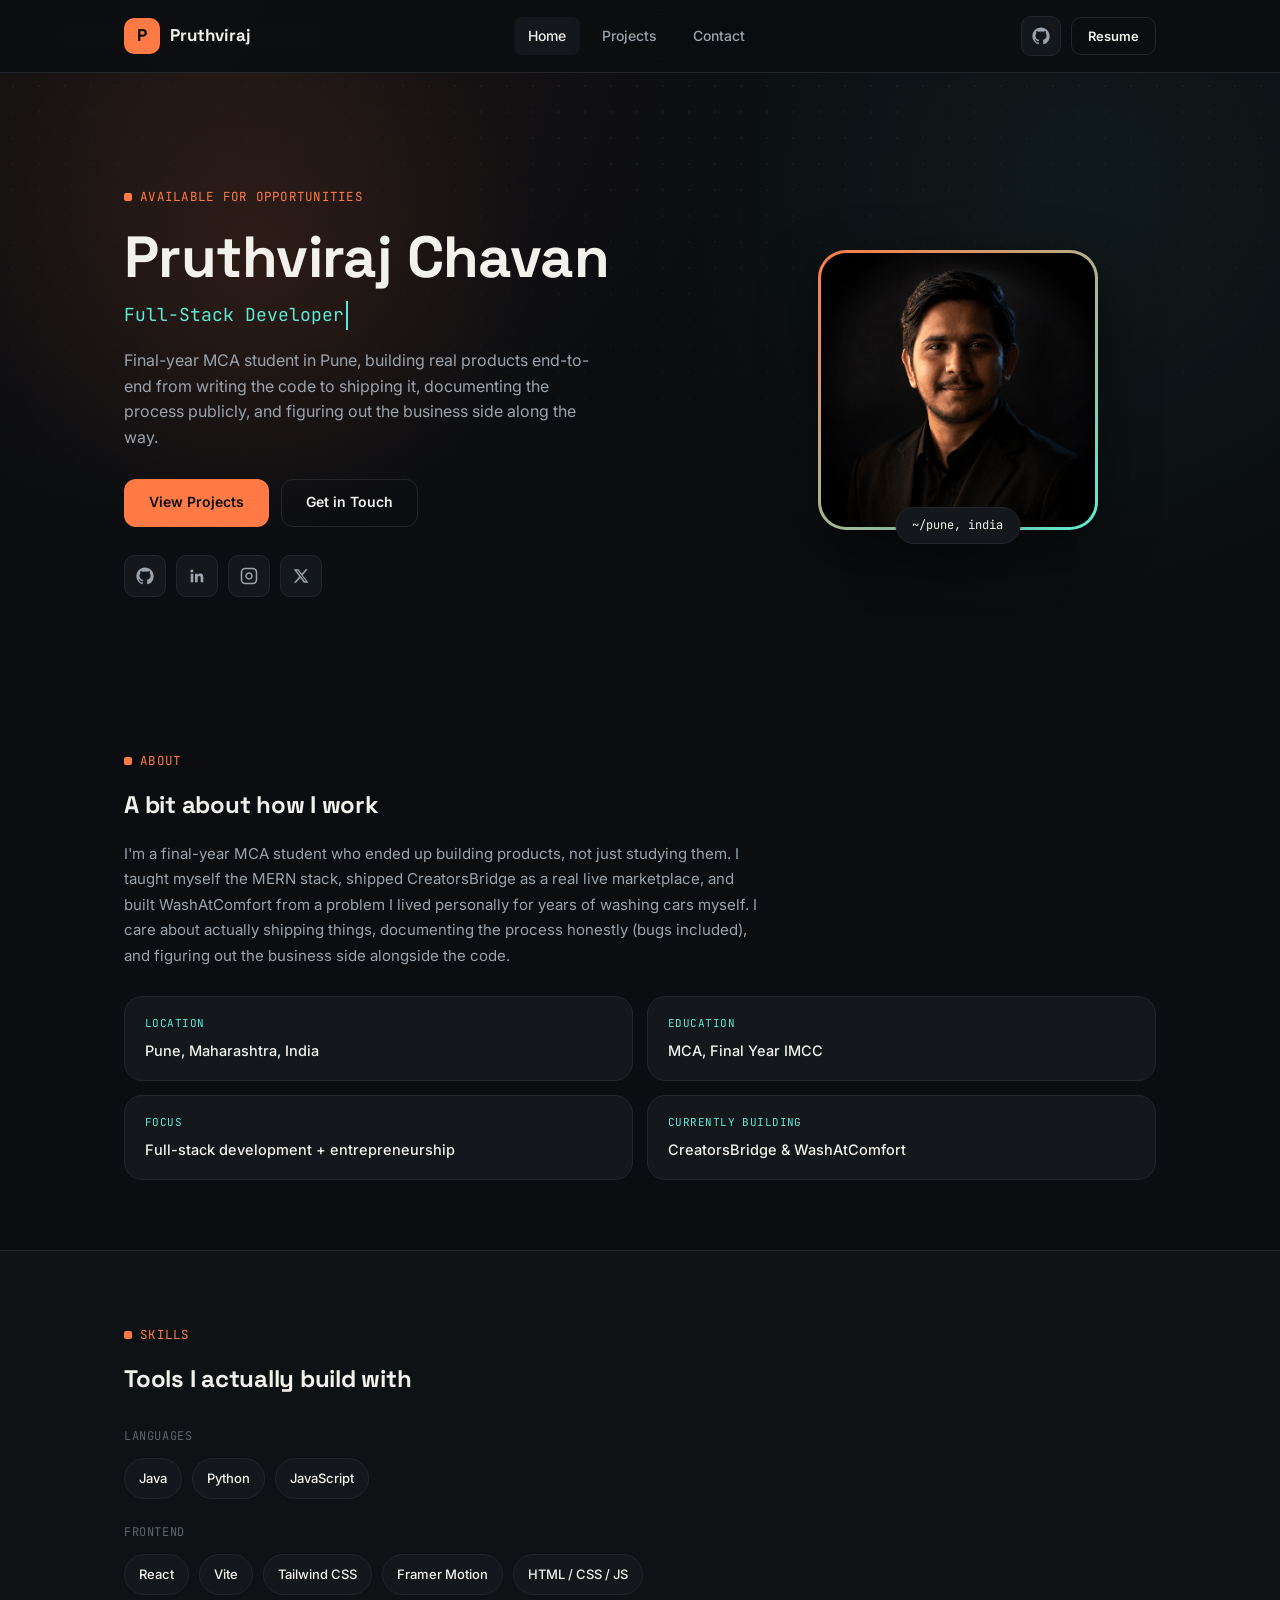
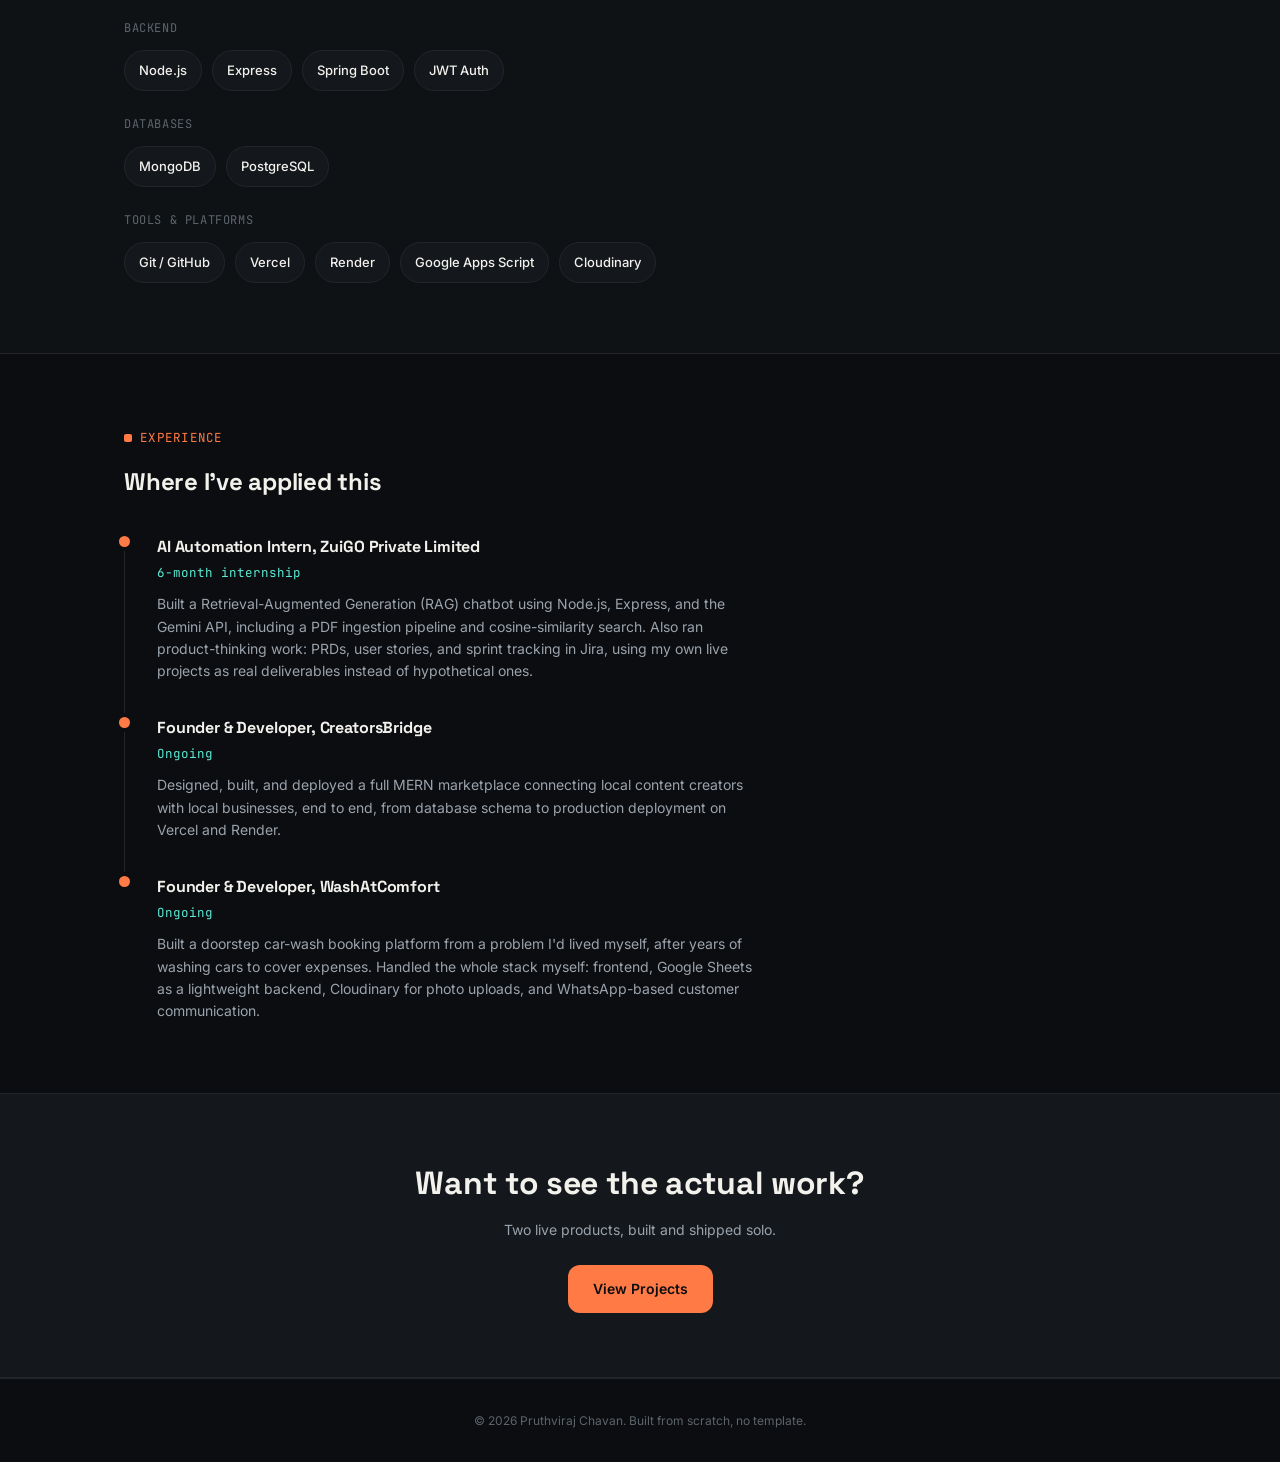
==== index.html @ e4ed2647 "Create portfolio website" ====
<!DOCTYPE html>
<html lang="en">
  <head>
    <meta charset="UTF-8" />
    <meta name="viewport" content="width=device-width, initial-scale=1" />
    <title>Pruthviraj Chavan | Student Founder & Full-Stack Developer</title>
    <meta
      name="description"
      content="Pruthviraj Chavan — final-year MCA student in Pune, building CreatorsBridge and WashAtComfort. Full-stack developer and student founder."
    />
    <link rel="preconnect" href="https://fonts.googleapis.com" />
    <link rel="preconnect" href="https://fonts.gstatic.com" crossorigin />
    <link
      href="https://fonts.googleapis.com/css2?family=Space+Grotesk:wght@500;600;700&family=JetBrains+Mono:wght@400;500&family=Inter:wght@400;500;600;700&display=swap"
      rel="stylesheet"
    />
    <link rel="stylesheet" href="style.css" />
    <style>
      .hero {
        --mx: 20%;
        --my: 30%;
      }
      .hero::before {
        content: "";
        position: absolute;
        inset: 0;
        pointer-events: none;
        z-index: 0;
        background: radial-gradient(
          400px circle at var(--mx) var(--my),
          rgba(255, 122, 69, 0.1),
          transparent 70%
        );
        transition: background 0.1s ease;
      }
      .hero .wrap {
        position: relative;
        z-index: 1;
      }
      .dot-grid {
        position: absolute;
        inset: 0;
        z-index: 0;
        opacity: 0.5;
        background-image: radial-gradient(
          circle,
          var(--border) 1px,
          transparent 1px
        );
        background-size: 26px 26px;
        mask-image: linear-gradient(to bottom, black, transparent 85%);
      }
    </style>
  </head>
  <body>
    <header>
      <div class="wrap nav-row">
        <a href="index.html" class="brand">
          <span class="brand-mark">P</span>
          <span>Pruthviraj</span>
        </a>
        <nav class="links">
          <a href="index.html" data-page="index.html">Home</a>
          <a href="projects.html" data-page="projects.html">Projects</a>
          <a href="contact.html" data-page="contact.html">Contact</a>
        </nav>
        <div class="nav-actions">
          <a
            class="icon-btn hide-mobile"
            href="https://github.com/pruthviraj21-master"
            target="_blank"
            rel="noopener noreferrer"
            aria-label="GitHub"
          >
            <svg viewBox="0 0 24 24" width="18" height="18" fill="currentColor">
              <path
                d="M12 .5C5.73.5.5 5.73.5 12c0 5.08 3.29 9.39 7.86 10.91.57.1.78-.25.78-.55v-1.94c-3.2.7-3.88-1.54-3.88-1.54-.52-1.34-1.28-1.7-1.28-1.7-1.04-.72.08-.7.08-.7 1.16.08 1.77 1.19 1.77 1.19 1.03 1.77 2.7 1.26 3.36.96.1-.75.4-1.26.73-1.55-2.55-.29-5.23-1.28-5.23-5.7 0-1.26.45-2.29 1.19-3.09-.12-.29-.52-1.47.11-3.06 0 0 .97-.31 3.18 1.18a11 11 0 0 1 5.79 0c2.2-1.49 3.17-1.18 3.17-1.18.63 1.59.23 2.77.11 3.06.74.8 1.19 1.83 1.19 3.09 0 4.43-2.69 5.4-5.25 5.69.41.36.78 1.07.78 2.16v3.2c0 .3.21.66.79.55A10.52 10.52 0 0 0 23.5 12C23.5 5.73 18.27.5 12 .5Z"
              />
            </svg>
          </a>
          <a
            class="btn btn-outline btn-sm hide-mobile"
            href="ZuigoResume.docx"
            target="_blank"
            >Resume</a
          >
          <button
            id="menuToggle"
            class="icon-btn hide-desktop"
            aria-label="Menu"
          >
            <svg
              viewBox="0 0 24 24"
              width="18"
              height="18"
              fill="none"
              stroke="currentColor"
              stroke-width="2"
              stroke-linecap="round"
            >
              <line x1="4" x2="20" y1="7" y2="7" />
              <line x1="4" x2="20" y1="12" y2="12" />
              <line x1="4" x2="20" y1="17" y2="17" />
            </svg>
          </button>
        </div>
      </div>
      <div
        id="mobilePanel"
        class="mobile-panel hide-desktop"
        style="display: none"
      >
        <a href="index.html" data-page="index.html">Home</a>
        <a href="projects.html" data-page="projects.html">Projects</a>
        <a href="contact.html" data-page="contact.html">Contact</a>
        <a href="ZuigoResume.docx" target="_blank">Resume</a>
      </div>
    </header>

    <!-- ================= HERO ================= -->
    <section class="hero">
      <div class="dot-grid"></div>
      <div class="wrap hero-grid">
        <div>
          <span class="kicker">AVAILABLE FOR OPPORTUNITIES</span>
          <h1>Pruthviraj Chavan</h1>
          <div
            class="role-line mono"
            id="roleLine"
            data-roles='["Full-Stack Developer","Student Founder","MERN Stack Builder","Problem Solver"]'
          >
            <span class="role-text"></span><span class="cursor">&nbsp;</span>
          </div>
          <p class="sub">
            Final-year MCA student in Pune, building real products end-to-end
            <!-- TODO: adjust this line to sound like you -->
            from writing the code to shipping it, documenting the process
            publicly, and figuring out the business side along the way.
          </p>
          <div class="hero-ctas">
            <a href="projects.html" class="btn btn-primary">View Projects</a>
            <a href="contact.html" class="btn btn-outline">Get in Touch</a>
          </div>
          <div class="social-row">
            <a
              class="social-btn"
              href="https://github.com/pruthviraj21-master"
              target="_blank"
              rel="noopener noreferrer"
              aria-label="GitHub"
            >
              <svg
                viewBox="0 0 24 24"
                width="18"
                height="18"
                fill="currentColor"
              >
                <path
                  d="M12 .5C5.73.5.5 5.73.5 12c0 5.08 3.29 9.39 7.86 10.91.57.1.78-.25.78-.55v-1.94c-3.2.7-3.88-1.54-3.88-1.54-.52-1.34-1.28-1.7-1.28-1.7-1.04-.72.08-.7.08-.7 1.16.08 1.77 1.19 1.77 1.19 1.03 1.77 2.7 1.26 3.36.96.1-.75.4-1.26.73-1.55-2.55-.29-5.23-1.28-5.23-5.7 0-1.26.45-2.29 1.19-3.09-.12-.29-.52-1.47.11-3.06 0 0 .97-.31 3.18 1.18a11 11 0 0 1 5.79 0c2.2-1.49 3.17-1.18 3.17-1.18.63 1.59.23 2.77.11 3.06.74.8 1.19 1.83 1.19 3.09 0 4.43-2.69 5.4-5.25 5.69.41.36.78 1.07.78 2.16v3.2c0 .3.21.66.79.55A10.52 10.52 0 0 0 23.5 12C23.5 5.73 18.27.5 12 .5Z"
                />
              </svg>
            </a>
            <a
              class="social-btn"
              href="https://linkedin.com/in/..."
              target="_blank"
              rel="noopener noreferrer"
              aria-label="LinkedIn"
            >
              <svg
                viewBox="0 0 24 24"
                width="18"
                height="18"
                fill="currentColor"
              >
                <path
                  d="M20.45 20.45h-3.56v-5.57c0-1.33-.02-3.03-1.85-3.03-1.85 0-2.14 1.45-2.14 2.94v5.66H9.34V9h3.42v1.56h.05c.48-.9 1.64-1.85 3.37-1.85 3.6 0 4.27 2.37 4.27 5.46v6.28ZM5.34 7.43a2.07 2.07 0 1 1 0-4.13 2.07 2.07 0 0 1 0 4.13ZM7.12 20.45H3.56V9h3.56v11.45Z"
                />
              </svg>
            </a>
            <!-- TODO: confirm/replace with your real Instagram + X links -->
            <a
              class="social-btn"
              href="https://www.instagram.com/solofounder_/"
              target="_blank"
              rel="noopener noreferrer"
              aria-label="Instagram"
            >
              <svg
                viewBox="0 0 24 24"
                width="18"
                height="18"
                fill="none"
                stroke="currentColor"
                stroke-width="2"
              >
                <rect width="20" height="20" x="2" y="2" rx="5" />
                <path d="M16 11.37A4 4 0 1 1 12.63 8 4 4 0 0 1 16 11.37z" />
                <line x1="17.5" x2="17.51" y1="6.5" y2="6.5" />
              </svg>
            </a>
            <a
              class="social-btn"
              href="https://x.com/Pruthviraj74"
              target="_blank"
              rel="noopener noreferrer"
              aria-label="X"
            >
              <svg
                viewBox="0 0 24 24"
                width="16"
                height="16"
                fill="currentColor"
              >
                <path
                  d="M18.9 2H22l-7.6 8.7L23.3 22h-7l-5.5-7.2L4.5 22H1.4l8.1-9.3L1 2h7.2l5 6.6L18.9 2Zm-1.2 18h1.7L7.4 4h-1.8l12.1 16Z"
                />
              </svg>
            </a>
          </div>
        </div>
        <div class="avatar-wrap">
          <div class="avatar-ring">
            <!-- reused from your WashAtComfort site -->
            <img src="InstagramProfileImage.png" alt="Pruthviraj Chavan" />
          </div>
          <div class="avatar-tag mono">~/pune, india</div>
        </div>
      </div>
    </section>

    <!-- ================= ABOUT ================= -->
    <section id="about">
      <div class="wrap reveal">
        <span class="kicker">ABOUT</span>
        <h2 style="margin-top: 14px">A bit about how I work</h2>
        <p
          style="
            margin-top: 16px;
            font-size: 15px;
            color: var(--ink-soft);
            max-width: 640px;
            line-height: 1.7;
          "
        >
          <!-- TODO: replace with your own words — this is a starting draft based on what you've told me -->
          I'm a final-year MCA student who ended up building products, not just
          studying them. I taught myself the MERN stack, shipped CreatorsBridge
          as a real live marketplace, and built WashAtComfort from a problem I
          lived personally for years of washing cars myself. I care about
          actually shipping things, documenting the process honestly (bugs
          included), and figuring out the business side alongside the code.
        </p>
        <div class="quick-facts">
          <div class="card quick-fact">
            <div class="label">LOCATION</div>
            <div class="value">Pune, Maharashtra, India</div>
          </div>
          <div class="card quick-fact">
            <div class="label">EDUCATION</div>
            <div class="value">MCA, Final Year IMCC</div>
          </div>
          <div class="card quick-fact">
            <div class="label">FOCUS</div>
            <div class="value">Full-stack development + entrepreneurship</div>
          </div>
          <div class="card quick-fact">
            <div class="label">CURRENTLY BUILDING</div>
            <div class="value">CreatorsBridge &amp; WashAtComfort</div>
          </div>
        </div>
      </div>
    </section>

    <!-- ================= SKILLS ================= -->
    <section
      id="skills"
      style="
        background: var(--bg-sunk);
        border-top: 1px solid var(--border);
        border-bottom: 1px solid var(--border);
      "
    >
      <div class="wrap reveal">
        <span class="kicker">SKILLS</span>
        <h2 style="margin-top: 14px">Tools I actually build with</h2>

        <div class="skills-group">
          <div class="label">LANGUAGES</div>
          <div class="chip-row">
            <span class="chip">Java</span><span class="chip">Python</span
            ><span class="chip">JavaScript</span>
          </div>
        </div>
        <div class="skills-group">
          <div class="label">FRONTEND</div>
          <div class="chip-row">
            <span class="chip">React</span><span class="chip">Vite</span
            ><span class="chip">Tailwind CSS</span
            ><span class="chip">Framer Motion</span
            ><span class="chip">HTML / CSS / JS</span>
          </div>
        </div>
        <div class="skills-group">
          <div class="label">BACKEND</div>
          <div class="chip-row">
            <span class="chip">Node.js</span><span class="chip">Express</span
            ><span class="chip">Spring Boot</span
            ><span class="chip">JWT Auth</span>
          </div>
        </div>
        <div class="skills-group">
          <div class="label">DATABASES</div>
          <div class="chip-row">
            <span class="chip">MongoDB</span
            ><span class="chip">PostgreSQL</span>
          </div>
        </div>
        <div class="skills-group">
          <div class="label">TOOLS &amp; PLATFORMS</div>
          <div class="chip-row">
            <span class="chip">Git / GitHub</span
            ><span class="chip">Vercel</span><span class="chip">Render</span
            ><span class="chip">Google Apps Script</span
            ><span class="chip">Cloudinary</span>
          </div>
        </div>
      </div>
    </section>

    <!-- ================= EXPERIENCE ================= -->
    <section id="experience">
      <div class="wrap reveal">
        <span class="kicker">EXPERIENCE</span>
        <h2 style="margin-top: 14px">Where I've applied this</h2>
        <div class="timeline">
          <div class="timeline-item">
            <h4>AI Automation Intern, ZuiGO Private Limited</h4>
            <div class="meta">6-month internship</div>
            <p>
              Built a Retrieval-Augmented Generation (RAG) chatbot using
              Node.js, Express, and the Gemini API, including a PDF ingestion
              pipeline and cosine-similarity search. Also ran product-thinking
              work: PRDs, user stories, and sprint tracking in Jira, using my
              own live projects as real deliverables instead of hypothetical
              ones.
            </p>
          </div>
          <div class="timeline-item">
            <h4>Founder &amp; Developer, CreatorsBridge</h4>
            <div class="meta">Ongoing</div>
            <p>
              Designed, built, and deployed a full MERN marketplace connecting
              local content creators with local businesses, end to end, from
              database schema to production deployment on Vercel and Render.
            </p>
          </div>
          <div class="timeline-item">
            <h4>Founder &amp; Developer, WashAtComfort</h4>
            <div class="meta">Ongoing</div>
            <p>
              Built a doorstep car-wash booking platform from a problem I'd
              lived myself, after years of washing cars to cover expenses.
              Handled the whole stack myself: frontend, Google Sheets as a
              lightweight backend, Cloudinary for photo uploads, and
              WhatsApp-based customer communication.
            </p>
          </div>
        </div>
      </div>
    </section>

    <div class="cta-band reveal">
      <div class="wrap">
        <h2>Want to see the actual work?</h2>
        <p>Two live products, built and shipped solo.</p>
        <a href="projects.html" class="btn btn-primary">View Projects</a>
      </div>
    </div>

    <footer>
      © <span data-year></span> Pruthviraj Chavan. Built from scratch, no
      template.
    </footer>

    <script src="script.js"></script>
  </body>
</html>
---- style.css ----
:root{
  --bg:#0B0D10; --bg-alt:#14171B; --bg-sunk:#0F1215;
  --ink:#F2F1EC; --ink-soft:#9BA3AC; --ink-faint:#5C646C;
  --border:#22262B;
  --accent:#FF7A45; --accent-ink:#0B0D10;
  --accent2:#5EEAD4;
  --success:#34D399; --success-bg:#0F2620;
  --shadow: 0 20px 60px rgba(0,0,0,0.45);
  --radius: 18px;
}
*,*::before,*::after{box-sizing:border-box}
html{scroll-behavior:smooth}
body{
  margin:0; background:var(--bg); color:var(--ink);
  font-family:Inter,system-ui,sans-serif; line-height:1.6;
  -webkit-font-smoothing:antialiased;
  background-image:
    radial-gradient(circle at 15% 0%, rgba(255,122,69,0.08), transparent 40%),
    radial-gradient(circle at 85% 20%, rgba(94,234,212,0.06), transparent 35%);
  background-attachment:fixed;
}
h1,h2,h3,h4{font-family:"Space Grotesk",Inter,sans-serif; margin:0; letter-spacing:-0.01em; color:var(--ink)}
p{margin:0}
a{color:inherit; text-decoration:none}
button{font-family:inherit; cursor:pointer}
img{max-width:100%; display:block}
.mono{font-family:"JetBrains Mono",monospace}
.wrap{max-width:1080px; margin:0 auto; padding:0 24px}
.kicker{
  display:inline-flex; align-items:center; gap:8px; font-family:"JetBrains Mono",monospace;
  font-size:12.5px; color:var(--accent); letter-spacing:.02em;
}
.kicker::before{content:"";width:8px;height:8px;border-radius:2px;background:var(--accent);display:inline-block}

/* buttons */
.btn{
  display:inline-flex; align-items:center; justify-content:center; gap:8px;
  height:48px; padding:0 24px; border-radius:12px; border:1px solid transparent;
  font-weight:600; font-size:14px; transition:transform .15s ease, background .15s ease, border-color .15s ease;
}
.btn:active{transform:scale(.97)}
.btn-primary{background:var(--accent); color:var(--accent-ink)}
.btn-primary:hover{filter:brightness(1.08)}
.btn-outline{background:transparent; color:var(--ink); border-color:var(--border)}
.btn-outline:hover{border-color:var(--accent); color:var(--accent)}
.btn-sm{height:38px; padding:0 16px; font-size:13px; border-radius:10px}
.icon{width:18px;height:18px;flex-shrink:0}

/* nav */
header{position:sticky; top:0; z-index:50; background:rgba(11,13,16,.85); backdrop-filter:blur(14px); -webkit-backdrop-filter:blur(14px); border-bottom:1px solid var(--border)}
.nav-row{height:72px; display:flex; align-items:center; justify-content:space-between}
.brand{display:flex; align-items:center; gap:10px; font-weight:700; font-size:17px; font-family:"Space Grotesk",sans-serif}
.brand-mark{width:36px;height:36px;border-radius:10px;background:var(--accent);color:var(--accent-ink);display:grid;place-items:center;font-weight:700;font-family:"Space Grotesk",sans-serif}
nav.links{display:none; align-items:center; gap:8px; font-size:14px; font-weight:500}
nav.links a{padding:8px 14px; border-radius:8px; color:var(--ink-soft)}
nav.links a:hover{color:var(--ink)}
nav.links a.active{color:var(--ink); background:var(--bg-alt)}
.nav-actions{display:flex; align-items:center; gap:10px}
.icon-btn{width:40px;height:40px;border-radius:10px;border:1px solid var(--border);background:var(--bg-alt);display:grid;place-items:center;color:var(--ink-soft)}
.icon-btn:hover{color:var(--accent); border-color:var(--accent)}
@media(min-width:840px){ nav.links{display:flex} .hide-desktop{display:none} }
@media(max-width:839px){ .hide-mobile{display:none} }
.mobile-panel{border-top:1px solid var(--border); padding:16px 24px 22px; display:flex; flex-direction:column; gap:4px}
.mobile-panel a{padding:10px 0; font-weight:500; color:var(--ink-soft)}
.mobile-panel a.active{color:var(--accent)}

/* reveal animation */
.reveal{opacity:0; transform:translateY(24px); transition:opacity .6s ease, transform .6s ease}
.reveal.in{opacity:1; transform:translateY(0)}

/* hero */
.hero{padding:80px 0 60px; position:relative; overflow:hidden}
.hero-grid{display:grid; gap:40px; align-items:center}
@media(min-width:900px){ .hero-grid{grid-template-columns:1.2fr .8fr} .hero{padding:110px 0 80px} }
.hero h1{font-size:40px; line-height:1.05; margin-top:18px}
@media(min-width:900px){ .hero h1{font-size:58px} }
.role-line{margin-top:14px; font-size:18px; color:var(--accent2); font-family:"JetBrains Mono",monospace; min-height:28px}
.role-line .cursor{display:inline-block; width:2px; background:var(--accent2); margin-left:2px; animation:blink 1s step-end infinite}
@keyframes blink{50%{opacity:0}}
.hero p.sub{margin-top:18px; font-size:16px; color:var(--ink-soft); max-width:480px}
.hero-ctas{display:flex; flex-wrap:wrap; gap:12px; margin-top:28px}
.social-row{display:flex; gap:10px; margin-top:28px}
.social-btn{width:42px;height:42px;border-radius:10px;background:var(--bg-alt);border:1px solid var(--border);display:grid;place-items:center;color:var(--ink-soft)}
.social-btn:hover{color:var(--accent); border-color:var(--accent)}

.avatar-wrap{position:relative; width:100%; max-width:280px; margin:0 auto}
.avatar-ring{aspect-ratio:1; border-radius:28px; padding:3px; background:linear-gradient(140deg,var(--accent),var(--accent2)); box-shadow:var(--shadow)}
.avatar-ring img{width:100%; height:100%; object-fit:cover; border-radius:25px; background:var(--bg-alt)}
.avatar-tag{position:absolute; bottom:-14px; left:50%; transform:translateX(-50%); background:var(--bg-alt); border:1px solid var(--border); border-radius:999px; padding:8px 16px; font-size:12px; font-family:"JetBrains Mono",monospace; white-space:nowrap; box-shadow:var(--shadow)}

/* sections */
section{padding:70px 0}
.section-head{margin-bottom:36px}
.section-head h2{font-size:28px}
@media(min-width:900px){ .section-head h2{font-size:34px} }

.card{background:var(--bg-alt); border:1px solid var(--border); border-radius:var(--radius); transition:border-color .2s ease, transform .2s ease}
.quick-facts{display:grid; gap:14px; margin-top:28px}
@media(min-width:640px){ .quick-facts{grid-template-columns:repeat(2,1fr)} }
.quick-fact{padding:18px 20px}
.quick-fact .label{font-size:11px; font-family:"JetBrains Mono",monospace; color:var(--accent2); letter-spacing:.04em}
.quick-fact .value{margin-top:6px; font-size:14.5px; font-weight:500}

.skills-group{margin-top:28px}
.skills-group + .skills-group{margin-top:24px}
.skills-group .label{font-size:12px; font-family:"JetBrains Mono",monospace; color:var(--ink-faint); letter-spacing:.05em}
.chip-row{display:flex; flex-wrap:wrap; gap:10px; margin-top:12px}
.chip{
  padding:9px 14px; border-radius:999px; border:1px solid var(--border); background:var(--bg-alt);
  font-size:13px; font-weight:500; transition:transform .15s ease, border-color .15s ease;
}
.chip:hover{border-color:var(--accent); transform:translateY(-2px)}

.timeline{margin-top:32px; display:flex; flex-direction:column; gap:0}
.timeline-item{position:relative; padding-left:32px; padding-bottom:32px; border-left:1px solid var(--border)}
.timeline-item:last-child{border-color:transparent; padding-bottom:0}
.timeline-item::before{content:""; position:absolute; left:-6px; top:2px; width:11px; height:11px; border-radius:50%; background:var(--accent); box-shadow:0 0 0 4px var(--bg)}
.timeline-item h4{font-size:16px}
.timeline-item .meta{font-size:12.5px; color:var(--accent2); font-family:"JetBrains Mono",monospace; margin-top:4px}
.timeline-item p{margin-top:10px; font-size:14px; color:var(--ink-soft); max-width:600px}

/* project cards */
.project-grid{display:grid; gap:24px; margin-top:32px}
@media(min-width:840px){ .project-grid{grid-template-columns:repeat(2,1fr)} }
.project-card{padding:26px; display:flex; flex-direction:column; height:100%}
.project-card:hover{border-color:var(--accent); transform:translateY(-4px)}
.project-card .tag{font-size:11px; font-family:"JetBrains Mono",monospace; color:var(--accent)}
.project-card h3{font-size:21px; margin-top:10px}
.project-card p.desc{margin-top:12px; font-size:14px; color:var(--ink-soft); line-height:1.65; flex:1}
.tech-row{display:flex; flex-wrap:wrap; gap:8px; margin-top:16px}
.tech-badge{font-size:11.5px; padding:5px 10px; border-radius:6px; background:var(--bg-sunk); border:1px solid var(--border); color:var(--ink-soft); font-family:"JetBrains Mono",monospace}
.project-actions{display:flex; gap:10px; margin-top:20px}

/* contact page */
.contact-hero{text-align:center; padding-top:100px}
.contact-hero h1{font-size:38px}
@media(min-width:900px){ .contact-hero h1{font-size:52px} }
.contact-grid{display:grid; gap:16px; margin-top:44px}
@media(min-width:640px){ .contact-grid{grid-template-columns:repeat(2,1fr)} }
.contact-card{padding:22px; display:flex; align-items:center; gap:16px}
.contact-card:hover{border-color:var(--accent2); transform:translateY(-3px)}
.contact-card .ic{width:46px;height:46px;border-radius:12px;background:var(--bg-sunk);display:grid;place-items:center;color:var(--accent2);flex-shrink:0}
.contact-card .label{font-size:11px; color:var(--ink-faint); font-family:"JetBrains Mono",monospace}
.contact-card .value{margin-top:2px; font-size:15px; font-weight:600}

footer{border-top:1px solid var(--border); padding:32px 0; text-align:center; font-size:12px; color:var(--ink-faint)}

.cta-band{background:var(--bg-alt); border-top:1px solid var(--border); border-bottom:1px solid var(--border); text-align:center; padding:64px 0}
.cta-band h2{font-size:26px}
@media(min-width:900px){ .cta-band h2{font-size:32px} }
.cta-band p{margin-top:10px; color:var(--ink-soft); font-size:14px}
.cta-band .btn{margin-top:24px}

@media (prefers-reduced-motion: reduce){ *{animation:none!important; transition:none!important} .reveal{opacity:1!important; transform:none!important} }
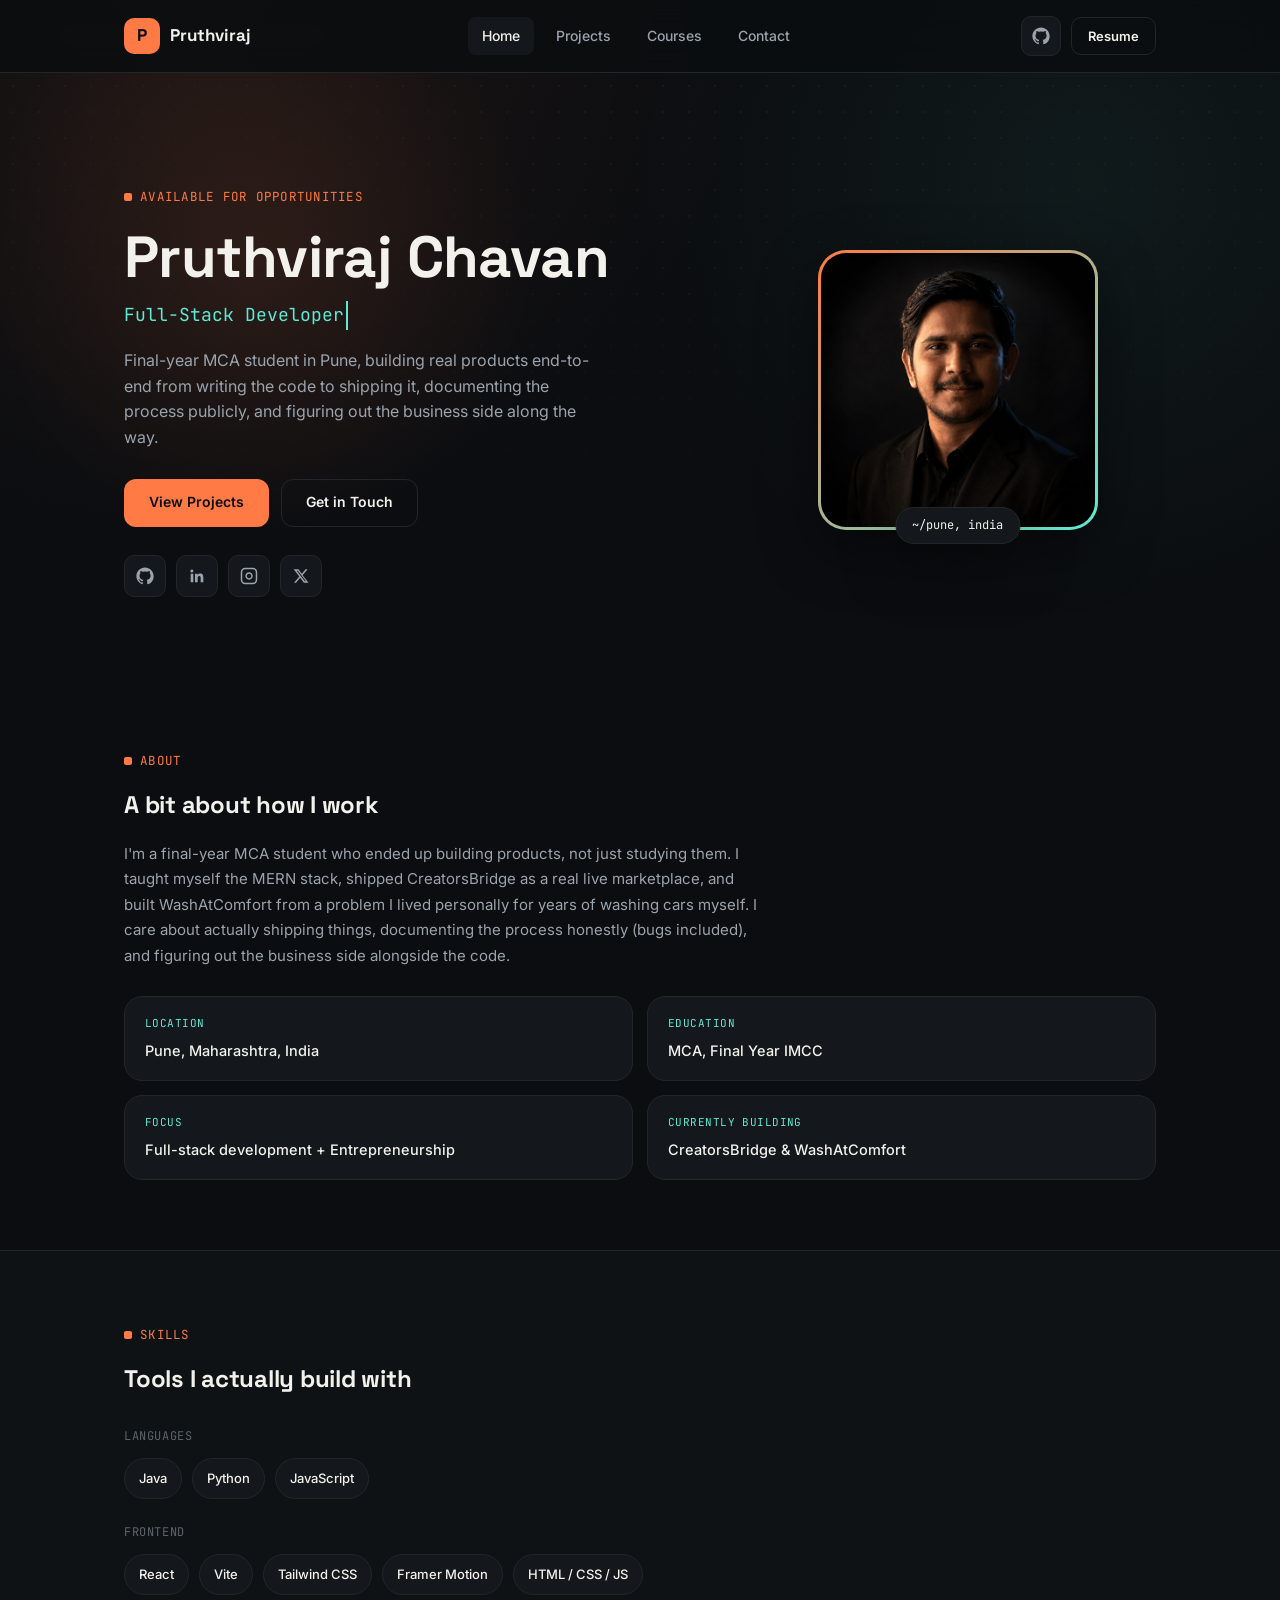
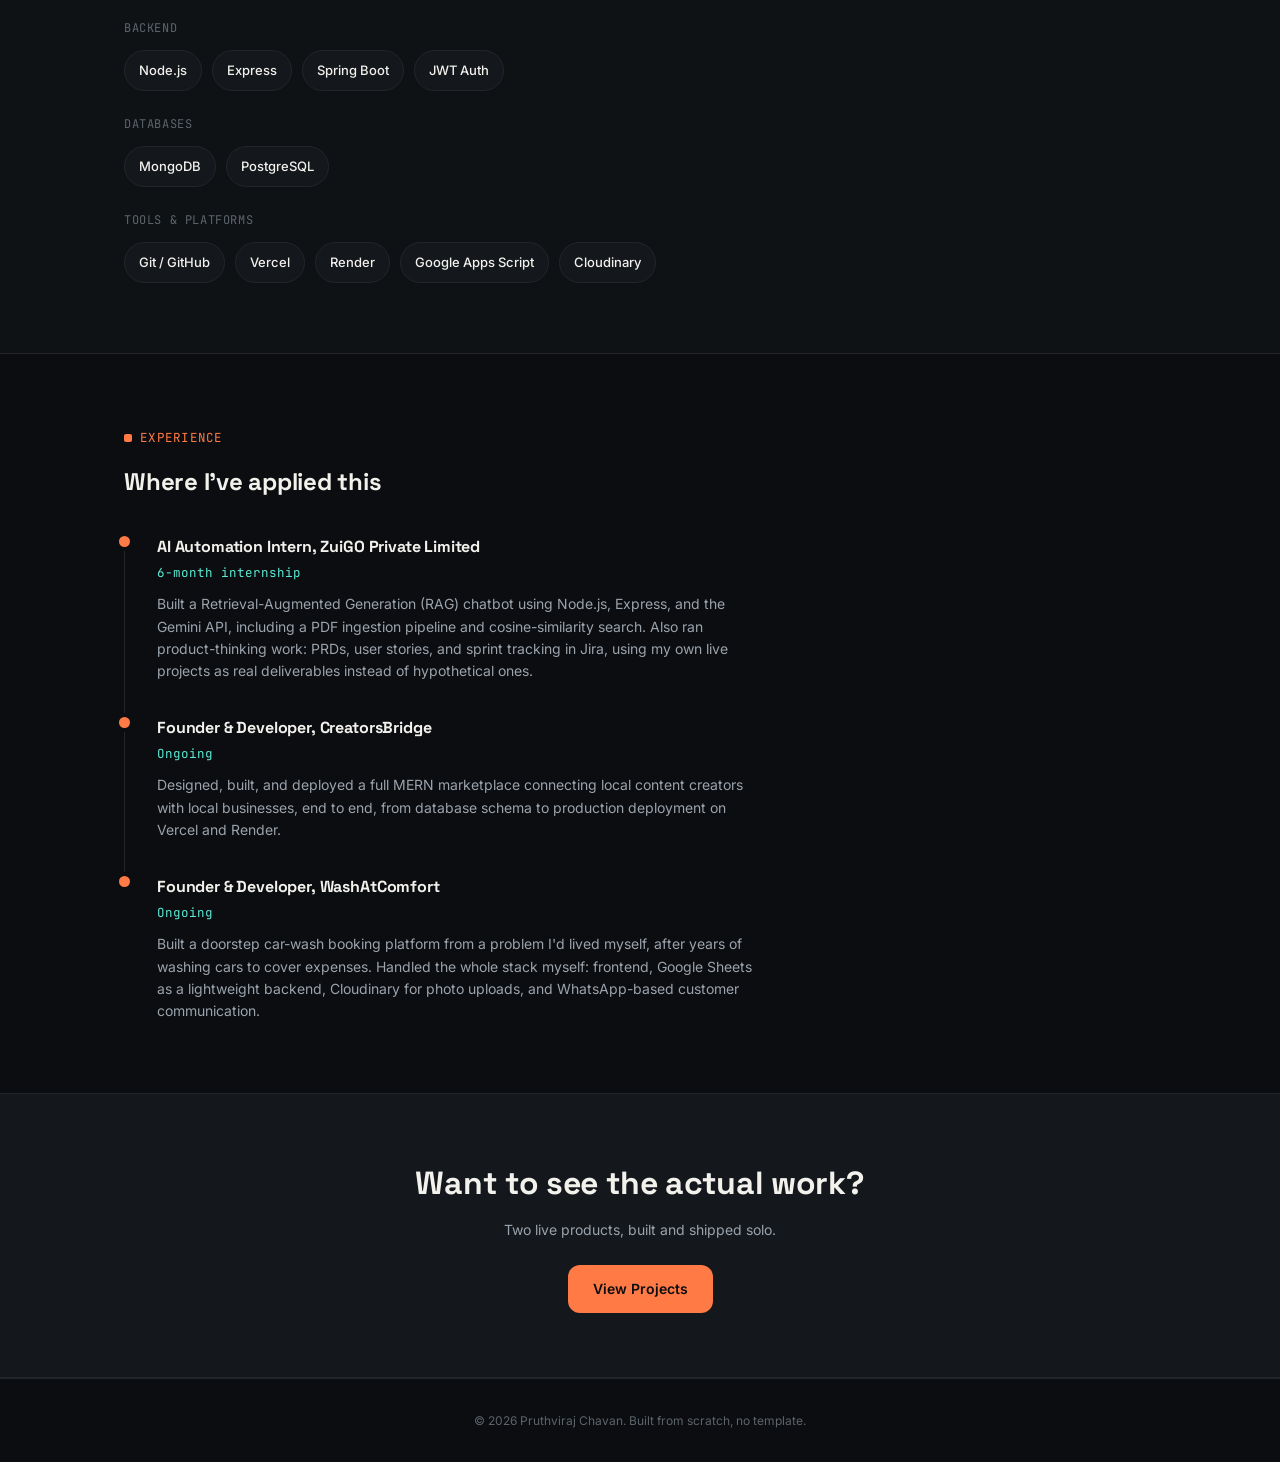
==== commit edd14199: "Update responsive portfolio and courses page" ====
--- a/index.html
+++ b/index.html
@@ -62,6 +62,7 @@
         <nav class="links">
           <a href="index.html" data-page="index.html">Home</a>
           <a href="projects.html" data-page="projects.html">Projects</a>
+          <a href="courses.html" data-page="courses.html">Courses</a>
           <a href="contact.html" data-page="contact.html">Contact</a>
         </nav>
         <div class="nav-actions">
@@ -88,6 +89,7 @@
             id="menuToggle"
             class="icon-btn hide-desktop"
             aria-label="Menu"
+            aria-expanded="false"
           >
             <svg
               viewBox="0 0 24 24"
@@ -112,6 +114,7 @@
       >
         <a href="index.html" data-page="index.html">Home</a>
         <a href="projects.html" data-page="projects.html">Projects</a>
+        <a href="courses.html" data-page="courses.html">Courses</a>
         <a href="contact.html" data-page="contact.html">Contact</a>
         <a href="ZuigoResume.docx" target="_blank">Resume</a>
       </div>
@@ -162,7 +165,7 @@
             </a>
             <a
               class="social-btn"
-              href="https://linkedin.com/in/..."
+              href="https://www.linkedin.com/in/pruthviraj-chavan-294342310/"
               target="_blank"
               rel="noopener noreferrer"
               aria-label="LinkedIn"
@@ -178,7 +181,6 @@
                 />
               </svg>
             </a>
-            <!-- TODO: confirm/replace with your real Instagram + X links -->
             <a
               class="social-btn"
               href="https://www.instagram.com/solofounder_/"
@@ -262,7 +264,7 @@
           </div>
           <div class="card quick-fact">
             <div class="label">FOCUS</div>
-            <div class="value">Full-stack development + entrepreneurship</div>
+            <div class="value">Full-stack development + Entrepreneurship</div>
           </div>
           <div class="card quick-fact">
             <div class="label">CURRENTLY BUILDING</div>
--- a/style.css
+++ b/style.css
@@ -129,19 +129,34 @@
 .project-card p.desc{margin-top:12px; font-size:14px; color:var(--ink-soft); line-height:1.65; flex:1}
 .tech-row{display:flex; flex-wrap:wrap; gap:8px; margin-top:16px}
 .tech-badge{font-size:11.5px; padding:5px 10px; border-radius:6px; background:var(--bg-sunk); border:1px solid var(--border); color:var(--ink-soft); font-family:"JetBrains Mono",monospace}
-.project-actions{display:flex; gap:10px; margin-top:20px}
+.project-actions{display:flex; flex-wrap:wrap; gap:10px; margin-top:20px}
 
 /* contact page */
 .contact-hero{text-align:center; padding-top:100px}
 .contact-hero h1{font-size:38px}
 @media(min-width:900px){ .contact-hero h1{font-size:52px} }
 .contact-grid{display:grid; gap:16px; margin-top:44px}
-@media(min-width:640px){ .contact-grid{grid-template-columns:repeat(2,1fr)} }
+@media(min-width:640px){
+  .contact-grid{grid-template-columns:repeat(2,1fr)}
+  .contact-card:last-child:nth-child(odd){grid-column:1/-1; justify-self:center; width:calc(50% - 8px)}
+}
 .contact-card{padding:22px; display:flex; align-items:center; gap:16px}
 .contact-card:hover{border-color:var(--accent2); transform:translateY(-3px)}
 .contact-card .ic{width:46px;height:46px;border-radius:12px;background:var(--bg-sunk);display:grid;place-items:center;color:var(--accent2);flex-shrink:0}
 .contact-card .label{font-size:11px; color:var(--ink-faint); font-family:"JetBrains Mono",monospace}
-.contact-card .value{margin-top:2px; font-size:15px; font-weight:600}
+.contact-card > div{min-width:0}
+.contact-card .value{margin-top:2px; font-size:15px; font-weight:600; overflow-wrap:anywhere}
+.contact-resume-action{margin-top:40px; text-align:center}
+@media(max-width:639px){
+  .contact-hero{padding-top:64px}
+  .contact-hero h1{font-size:34px; line-height:1.12}
+  .contact-grid{gap:12px; margin-top:28px}
+  .contact-card{padding:17px; gap:14px}
+  .contact-card .ic{width:42px;height:42px}
+  .contact-card .value{font-size:14px}
+  .contact-resume-action{margin-top:28px}
+  .contact-resume-action .btn{width:100%}
+}
 
 footer{border-top:1px solid var(--border); padding:32px 0; text-align:center; font-size:12px; color:var(--ink-faint)}
 
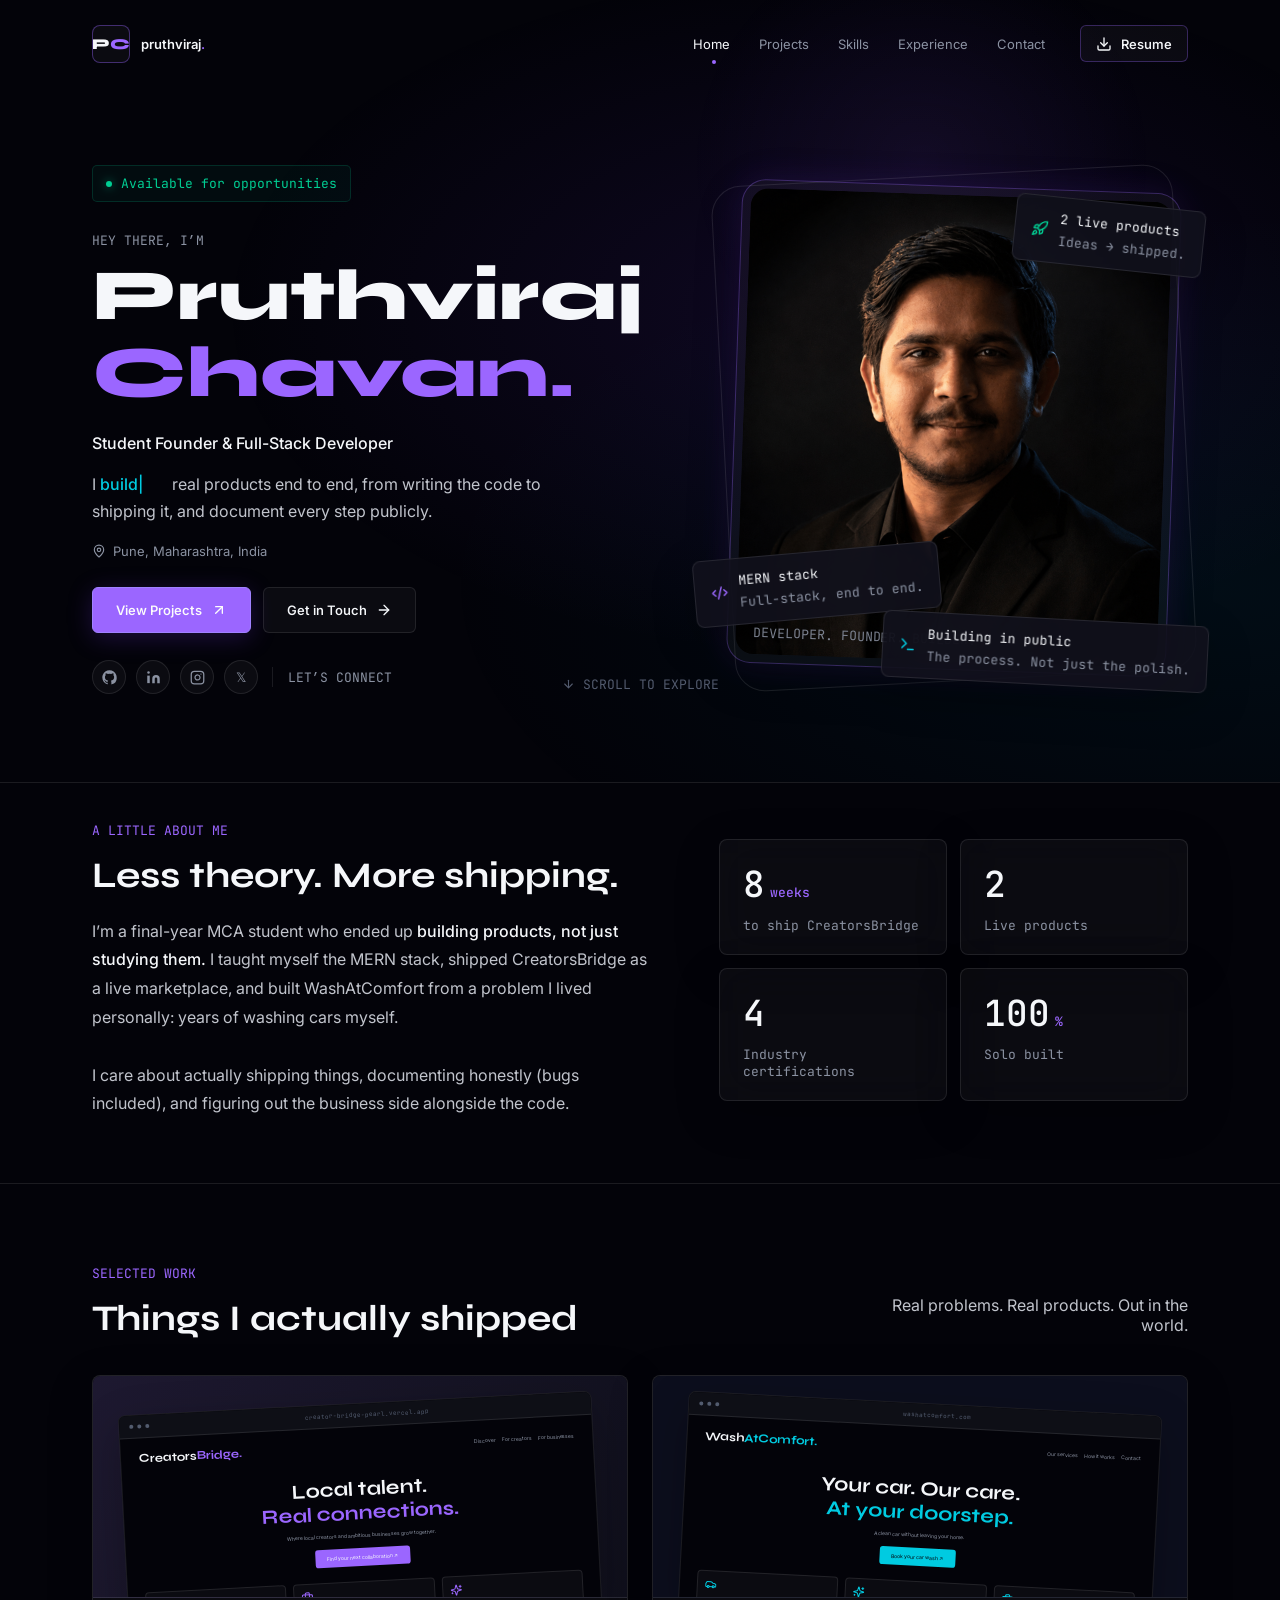
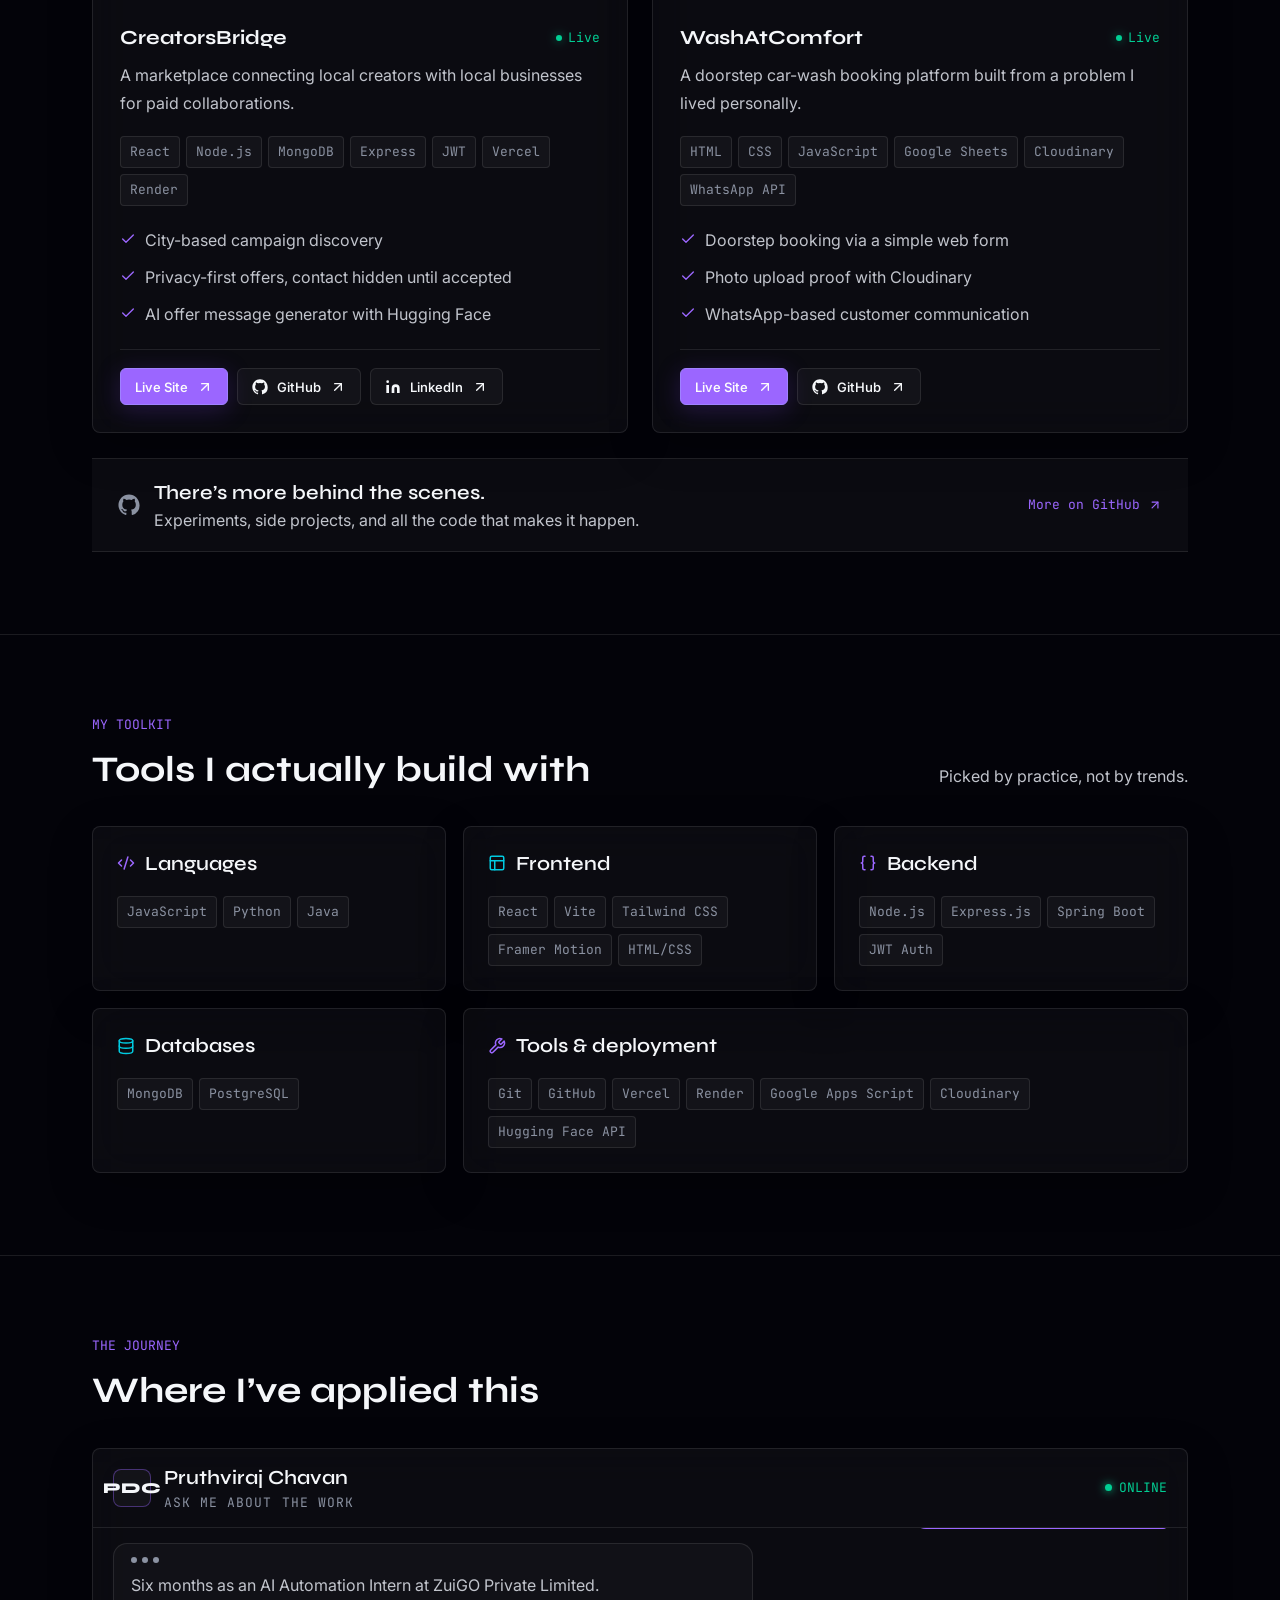
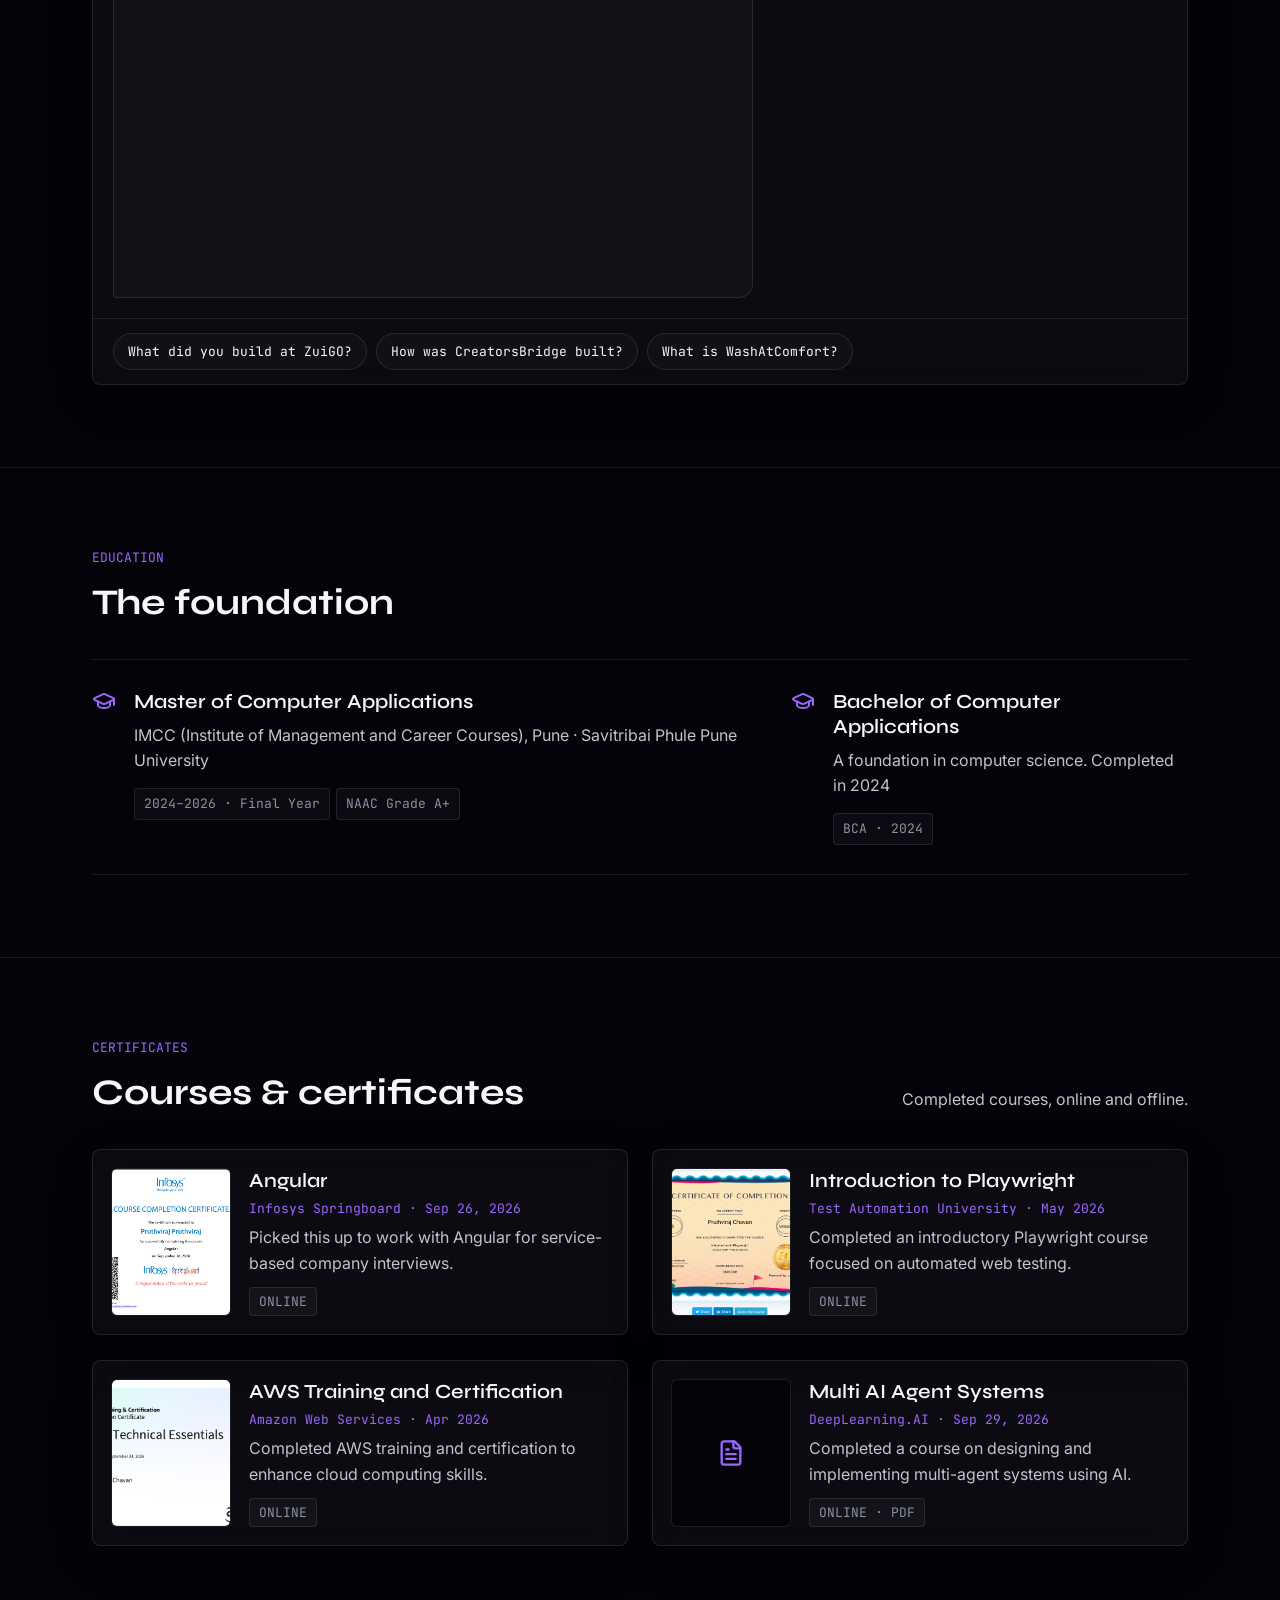
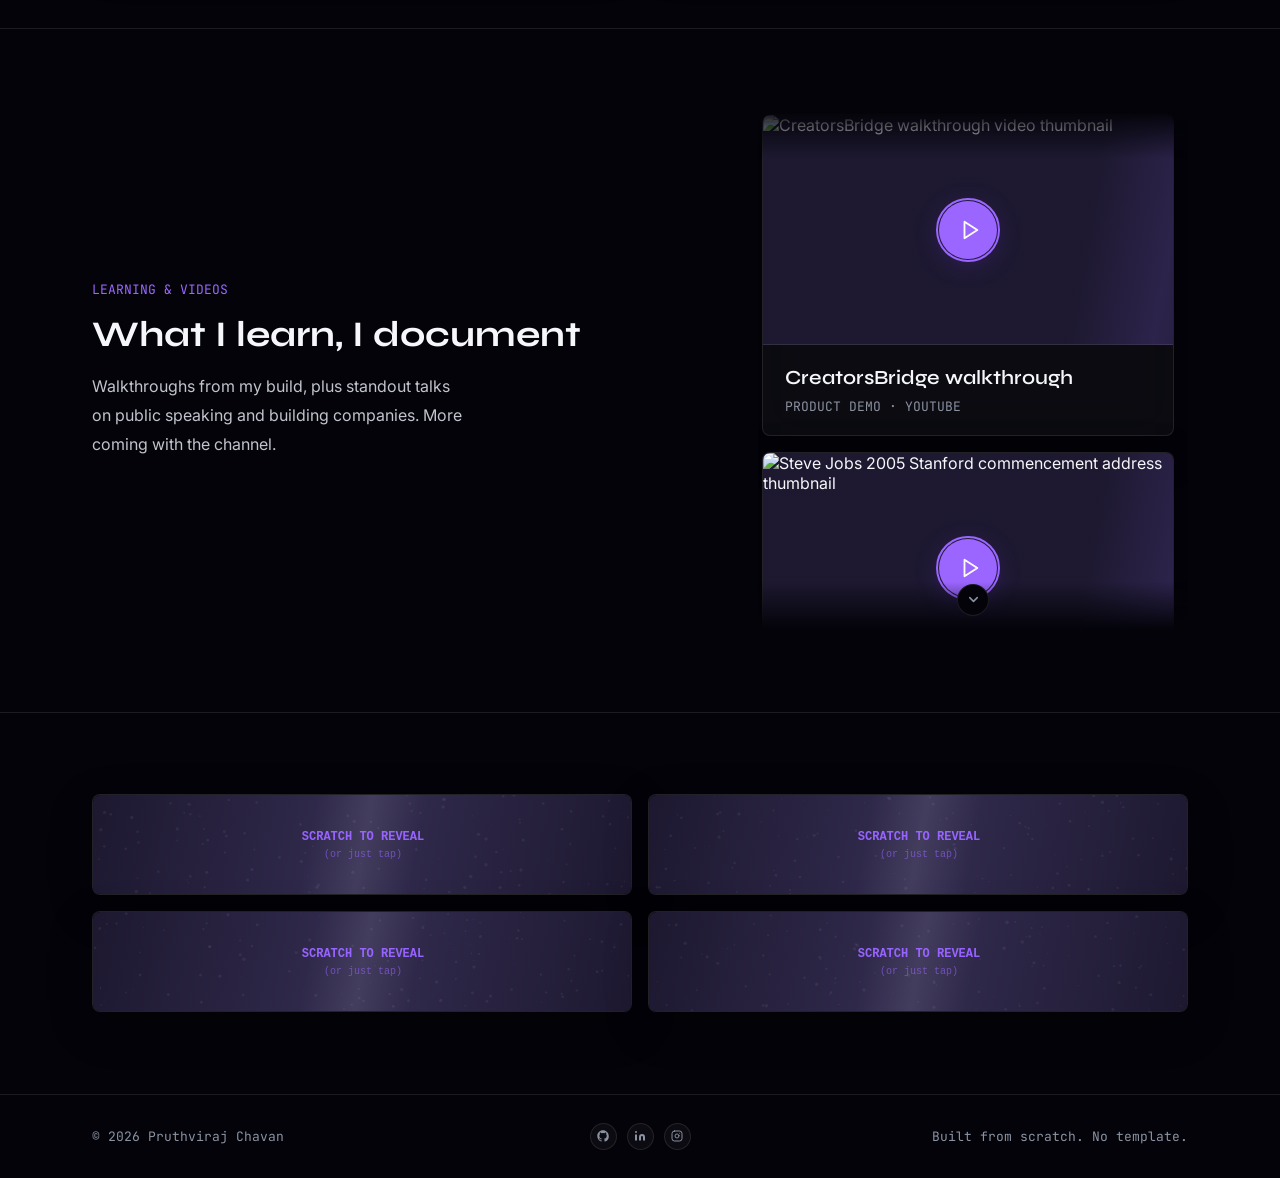
==== commit bfe72ad2: "Rebuild portfolio as plain HTML/CSS/JS with interactive experience layer - One-page site: hero, work" ====
--- a/index.html
+++ b/index.html
@@ -6,384 +6,1432 @@
     <title>Pruthviraj Chavan | Student Founder & Full-Stack Developer</title>
     <meta
       name="description"
-      content="Pruthviraj Chavan — final-year MCA student in Pune, building CreatorsBridge and WashAtComfort. Full-stack developer and student founder."
+      content="I build real products end to end. Explore CreatorsBridge, WashAtComfort, and the journey of Pruthviraj Chavan, student founder and full-stack developer in Pune."
     />
+    <meta
+      property="og:title"
+      content="Pruthviraj Chavan · Building things that matter"
+    />
+    <meta
+      property="og:description"
+      content="Student founder. Full-stack developer. Two live products, built solo. See my work and get in touch."
+    />
+    <meta property="og:type" content="website" />
+    <meta name="twitter:card" content="summary_large_image" />
+    <link rel="icon" href="favicon.ico" />
     <link rel="preconnect" href="https://fonts.googleapis.com" />
     <link rel="preconnect" href="https://fonts.gstatic.com" crossorigin />
     <link
-      href="https://fonts.googleapis.com/css2?family=Space+Grotesk:wght@500;600;700&family=JetBrains+Mono:wght@400;500&family=Inter:wght@400;500;600;700&display=swap"
+      href="https://fonts.googleapis.com/css2?family=Inter:wght@400;500;600;700&family=Syne:wght@600;700;800&family=JetBrains+Mono:wght@400;500&display=swap"
       rel="stylesheet"
     />
+    <script>
+      /* intro ceremony: plays once per session, skipped for reduced motion */
+      (function () {
+        var d = document.documentElement;
+        var rm = window.matchMedia('(prefers-reduced-motion: reduce)').matches;
+        var seen = false;
+        try { seen = sessionStorage.getItem('pdc-intro') === '1'; } catch (e) {}
+        if (!rm && !seen) {
+          d.classList.add('intro-play');
+          try { sessionStorage.setItem('pdc-intro', '1'); } catch (e) {}
+        }
+      })();
+    </script>
     <link rel="stylesheet" href="style.css" />
-    <style>
-      .hero {
-        --mx: 20%;
-        --my: 30%;
-      }
-      .hero::before {
-        content: "";
-        position: absolute;
-        inset: 0;
-        pointer-events: none;
-        z-index: 0;
-        background: radial-gradient(
-          400px circle at var(--mx) var(--my),
-          rgba(255, 122, 69, 0.1),
-          transparent 70%
-        );
-        transition: background 0.1s ease;
-      }
-      .hero .wrap {
-        position: relative;
-        z-index: 1;
-      }
-      .dot-grid {
-        position: absolute;
-        inset: 0;
-        z-index: 0;
-        opacity: 0.5;
-        background-image: radial-gradient(
-          circle,
-          var(--border) 1px,
-          transparent 1px
-        );
-        background-size: 26px 26px;
-        mask-image: linear-gradient(to bottom, black, transparent 85%);
-      }
-    </style>
   </head>
   <body>
-    <header>
-      <div class="wrap nav-row">
-        <a href="index.html" class="brand">
-          <span class="brand-mark">P</span>
-          <span>Pruthviraj</span>
-        </a>
-        <nav class="links">
-          <a href="index.html" data-page="index.html">Home</a>
-          <a href="projects.html" data-page="projects.html">Projects</a>
-          <a href="courses.html" data-page="courses.html">Courses</a>
-          <a href="contact.html" data-page="contact.html">Contact</a>
-        </nav>
-        <div class="nav-actions">
-          <a
-            class="icon-btn hide-mobile"
-            href="https://github.com/pruthviraj21-master"
-            target="_blank"
-            rel="noopener noreferrer"
-            aria-label="GitHub"
+    <div class="spotlight" aria-hidden="true"></div>
+    <div class="progress-bar" aria-hidden="true"></div>
+    <div class="cursor-label" aria-hidden="true"></div>
+    <!-- reusable SVG icons -->
+    <svg width="0" height="0" style="position: absolute" aria-hidden="true">
+      <defs>
+        <symbol
+          id="i-arrow-ur"
+          viewBox="0 0 24 24"
+          fill="none"
+          stroke="currentColor"
+          stroke-width="2"
+          stroke-linecap="round"
+          stroke-linejoin="round"
+        >
+          <path d="M7 7h10v10" />
+          <path d="M7 17 17 7" />
+        </symbol>
+        <symbol
+          id="i-arrow-r"
+          viewBox="0 0 24 24"
+          fill="none"
+          stroke="currentColor"
+          stroke-width="2"
+          stroke-linecap="round"
+          stroke-linejoin="round"
+        >
+          <path d="M5 12h14" />
+          <path d="m12 5 7 7-7 7" />
+        </symbol>
+        <symbol
+          id="i-arrow-d"
+          viewBox="0 0 24 24"
+          fill="none"
+          stroke="currentColor"
+          stroke-width="2"
+          stroke-linecap="round"
+          stroke-linejoin="round"
+        >
+          <path d="M12 5v14" />
+          <path d="m19 12-7 7-7-7" />
+        </symbol>
+        <symbol
+          id="i-download"
+          viewBox="0 0 24 24"
+          fill="none"
+          stroke="currentColor"
+          stroke-width="2"
+          stroke-linecap="round"
+          stroke-linejoin="round"
+        >
+          <path d="M21 15v4a2 2 0 0 1-2 2H5a2 2 0 0 1-2-2v-4" />
+          <polyline points="7 10 12 15 17 10" />
+          <line x1="12" x2="12" y1="15" y2="3" />
+        </symbol>
+        <symbol
+          id="i-menu"
+          viewBox="0 0 24 24"
+          fill="none"
+          stroke="currentColor"
+          stroke-width="2"
+          stroke-linecap="round"
+        >
+          <line x1="4" x2="20" y1="6" y2="6" />
+          <line x1="4" x2="20" y1="12" y2="12" />
+          <line x1="4" x2="20" y1="18" y2="18" />
+        </symbol>
+        <symbol
+          id="i-x"
+          viewBox="0 0 24 24"
+          fill="none"
+          stroke="currentColor"
+          stroke-width="2"
+          stroke-linecap="round"
+        >
+          <path d="M18 6 6 18" />
+          <path d="m6 6 12 12" />
+        </symbol>
+        <symbol
+          id="i-map-pin"
+          viewBox="0 0 24 24"
+          fill="none"
+          stroke="currentColor"
+          stroke-width="2"
+          stroke-linecap="round"
+          stroke-linejoin="round"
+        >
+          <path
+            d="M20 10c0 4.993-5.539 10.193-7.399 11.799a1 1 0 0 1-1.202 0C9.539 20.193 4 14.993 4 10a8 8 0 0 1 16 0"
+          />
+          <circle cx="12" cy="10" r="3" />
+        </symbol>
+        <symbol
+          id="i-rocket"
+          viewBox="0 0 24 24"
+          fill="none"
+          stroke="currentColor"
+          stroke-width="2"
+          stroke-linecap="round"
+          stroke-linejoin="round"
+        >
+          <path
+            d="M4.5 16.5c-1.5 1.26-2 5-2 5s3.74-.5 5-2c.71-.84.7-2.13-.09-2.91a2.18 2.18 0 0 0-2.91-.09z"
+          />
+          <path
+            d="m12 15-3-3a22 22 0 0 1 2-3.95A12.88 12.88 0 0 1 22 2c0 2.72-.78 7.5-6 11a22.35 22.35 0 0 1-4 2z"
+          />
+          <path d="M9 12H4s.55-3.03 2-4c1.62-1.08 5 0 5 0" />
+          <path d="M12 15v5s3.03-.55 4-2c1.08-1.62 0-5 0-5" />
+        </symbol>
+        <symbol
+          id="i-code"
+          viewBox="0 0 24 24"
+          fill="none"
+          stroke="currentColor"
+          stroke-width="2"
+          stroke-linecap="round"
+          stroke-linejoin="round"
+        >
+          <path d="m18 16 4-4-4-4" />
+          <path d="m6 8-4 4 4 4" />
+          <path d="m14.5 4-5 16" />
+        </symbol>
+        <symbol
+          id="i-terminal"
+          viewBox="0 0 24 24"
+          fill="none"
+          stroke="currentColor"
+          stroke-width="2"
+          stroke-linecap="round"
+          stroke-linejoin="round"
+        >
+          <polyline points="4 17 10 11 4 5" />
+          <line x1="12" x2="20" y1="19" y2="19" />
+        </symbol>
+        <symbol id="i-github" viewBox="0 0 24 24" fill="currentColor">
+          <path
+            d="M12 .5C5.73.5.5 5.73.5 12c0 5.08 3.29 9.39 7.86 10.91.57.1.78-.25.78-.55v-1.94c-3.2.7-3.88-1.54-3.88-1.54-.52-1.34-1.28-1.7-1.28-1.7-1.04-.72.08-.7.08-.7 1.16.08 1.77 1.19 1.77 1.19 1.03 1.77 2.7 1.26 3.36.96.1-.75.4-1.26.73-1.55-2.55-.29-5.23-1.28-5.23-5.7 0-1.26.45-2.29 1.19-3.09-.12-.29-.52-1.47.11-3.06 0 0 .97-.31 3.18 1.18a11 11 0 0 1 5.79 0c2.2-1.49 3.17-1.18 3.17-1.18.63 1.59.23 2.77.11 3.06.74.8 1.19 1.83 1.19 3.09 0 4.43-2.69 5.4-5.25 5.69.41.36.78 1.07.78 2.16v3.2c0 .3.21.66.79.55A10.52 10.52 0 0 0 23.5 12C23.5 5.73 18.27.5 12 .5Z"
+          />
+        </symbol>
+        <symbol
+          id="i-check"
+          viewBox="0 0 24 24"
+          fill="none"
+          stroke="currentColor"
+          stroke-width="2"
+          stroke-linecap="round"
+          stroke-linejoin="round"
+        >
+          <path d="M20 6 9 17l-5-5" />
+        </symbol>
+        <symbol
+          id="i-grad-cap"
+          viewBox="0 0 24 24"
+          fill="none"
+          stroke="currentColor"
+          stroke-width="2"
+          stroke-linecap="round"
+          stroke-linejoin="round"
+        >
+          <path
+            d="M21.42 10.922a1 1 0 0 0-.019-1.838L12.83 5.18a2 2 0 0 0-1.66 0L2.6 9.08a1 1 0 0 0 0 1.832l8.57 3.908a2 2 0 0 0 1.66 0z"
+          />
+          <path d="M22 10v6" />
+          <path d="M6 12.5V16a6 3 0 0 0 12 0v-3.5" />
+        </symbol>
+        <symbol
+          id="i-mail"
+          viewBox="0 0 24 24"
+          fill="none"
+          stroke="currentColor"
+          stroke-width="2"
+          stroke-linecap="round"
+          stroke-linejoin="round"
+        >
+          <rect width="20" height="16" x="2" y="4" rx="2" />
+          <path d="m22 7-8.97 5.7a1.94 1.94 0 0 1-2.06 0L2 7" />
+        </symbol>
+        <symbol id="i-linkedin" viewBox="0 0 24 24" fill="currentColor">
+          <path
+            d="M16 8a6 6 0 0 1 6 6v7h-4v-7a2 2 0 0 0-2-2 2 2 0 0 0-2 2v7h-4v-7a6 6 0 0 1 6-6z"
+          />
+          <rect width="4" height="12" x="2" y="9" />
+          <circle cx="4" cy="4" r="2" />
+        </symbol>
+        <symbol
+          id="i-instagram"
+          viewBox="0 0 24 24"
+          fill="none"
+          stroke="currentColor"
+          stroke-width="2"
+          stroke-linecap="round"
+          stroke-linejoin="round"
+        >
+          <rect width="20" height="20" x="2" y="2" rx="5" ry="5" />
+          <path d="M16 11.37A4 4 0 1 1 12.63 8 4 4 0 0 1 16 11.37z" />
+          <line x1="17.5" x2="17.51" y1="6.5" y2="6.5" />
+        </symbol>
+        <symbol
+          id="i-message"
+          viewBox="0 0 24 24"
+          fill="none"
+          stroke="currentColor"
+          stroke-width="2"
+          stroke-linecap="round"
+          stroke-linejoin="round"
+        >
+          <path d="M7.9 20A9 9 0 1 0 4 16.1L2 22Z" />
+        </symbol>
+        <symbol
+          id="i-car"
+          viewBox="0 0 24 24"
+          fill="none"
+          stroke="currentColor"
+          stroke-width="2"
+          stroke-linecap="round"
+          stroke-linejoin="round"
+        >
+          <path
+            d="M19 17h2c.6 0 1-.4 1-1v-3c0-.9-.7-1.7-1.5-1.9C18.7 10.6 16 10 16 10s-1.3-1.4-2.2-2.3c-.5-.4-1.1-.7-1.8-.7H5c-.6 0-1.1.4-1.4.9l-1.4 2.9A3.7 3.7 0 0 0 2 12v4c0 .6.4 1 1 1h2"
+          />
+          <circle cx="7" cy="17" r="2" />
+          <path d="M9 17h6" />
+          <circle cx="17" cy="17" r="2" />
+        </symbol>
+        <symbol
+          id="i-users"
+          viewBox="0 0 24 24"
+          fill="none"
+          stroke="currentColor"
+          stroke-width="2"
+          stroke-linecap="round"
+          stroke-linejoin="round"
+        >
+          <path d="M16 21v-2a4 4 0 0 0-4-4H6a4 4 0 0 0-4 4v2" />
+          <circle cx="9" cy="7" r="4" />
+          <path d="M22 21v-2a4 4 0 0 0-3-3.87" />
+          <path d="M16 3.13a4 4 0 0 1 0 7.75" />
+        </symbol>
+        <symbol
+          id="i-briefcase"
+          viewBox="0 0 24 24"
+          fill="none"
+          stroke="currentColor"
+          stroke-width="2"
+          stroke-linecap="round"
+          stroke-linejoin="round"
+        >
+          <path d="M16 20V4a2 2 0 0 0-2-2h-4a2 2 0 0 0-2 2v16" />
+          <rect width="20" height="14" x="2" y="6" rx="2" />
+        </symbol>
+        <symbol
+          id="i-sparkles"
+          viewBox="0 0 24 24"
+          fill="none"
+          stroke="currentColor"
+          stroke-width="2"
+          stroke-linecap="round"
+          stroke-linejoin="round"
+        >
+          <path
+            d="M9.937 15.5A2 2 0 0 0 8.5 14.063l-6.135-1.582a.5.5 0 0 1 0-.962L8.5 9.936A2 2 0 0 0 9.937 8.5l1.582-6.135a.5.5 0 0 1 .963 0L14.063 8.5A2 2 0 0 0 15.5 9.937l6.135 1.581a.5.5 0 0 1 0 .964L15.5 14.063a2 2 0 0 0-1.437 1.437l-1.582 6.135a.5.5 0 0 1-.963 0z"
+          />
+          <path d="M20 3v4" />
+          <path d="M22 5h-4" />
+          <path d="M4 17v2" />
+          <path d="M5 18H3" />
+        </symbol>
+        <symbol
+          id="i-file-text"
+          viewBox="0 0 24 24"
+          fill="none"
+          stroke="currentColor"
+          stroke-width="2"
+          stroke-linecap="round"
+          stroke-linejoin="round"
+        >
+          <path
+            d="M15 2H6a2 2 0 0 0-2 2v16a2 2 0 0 0 2 2h12a2 2 0 0 0 2-2V7Z"
+          />
+          <path d="M14 2v4a2 2 0 0 0 2 2h4" />
+          <path d="M10 9H8" />
+          <path d="M16 13H8" />
+          <path d="M16 17H8" />
+        </symbol>
+        <symbol
+          id="i-play"
+          viewBox="0 0 24 24"
+          fill="none"
+          stroke="currentColor"
+          stroke-width="2"
+          stroke-linecap="round"
+          stroke-linejoin="round"
+        >
+          <polygon points="6 3 20 12 6 21 6 3" />
+        </symbol>
+        <symbol
+          id="i-send"
+          viewBox="0 0 24 24"
+          fill="none"
+          stroke="currentColor"
+          stroke-width="2"
+          stroke-linecap="round"
+          stroke-linejoin="round"
+        >
+          <path
+            d="M14.536 21.686a.5.5 0 0 0 .937-.024l6.5-19a.496.496 0 0 0-.635-.635l-19 6.5a.5.5 0 0 0-.024.937l7.93 3.18a2 2 0 0 1 1.112 1.11z"
+          />
+          <path d="m21.854 2.147-10.94 10.939" />
+        </symbol>
+        <symbol
+          id="i-braces"
+          viewBox="0 0 24 24"
+          fill="none"
+          stroke="currentColor"
+          stroke-width="2"
+          stroke-linecap="round"
+          stroke-linejoin="round"
+        >
+          <path
+            d="M8 3H7a2 2 0 0 0-2 2v5a2 2 0 0 1-2 2 2 2 0 0 1 2 2v5c0 1.1.9 2 2 2h1"
+          />
+          <path
+            d="M16 21h1a2 2 0 0 0 2-2v-5c0-1.1.9-2 2-2a2 2 0 0 1-2-2V5a2 2 0 0 0-2-2h-1"
+          />
+        </symbol>
+        <symbol
+          id="i-database"
+          viewBox="0 0 24 24"
+          fill="none"
+          stroke="currentColor"
+          stroke-width="2"
+          stroke-linecap="round"
+          stroke-linejoin="round"
+        >
+          <ellipse cx="12" cy="5" rx="9" ry="3" />
+          <path d="M3 5V19A9 3 0 0 0 21 19V5" />
+          <path d="M3 12A9 3 0 0 0 21 12" />
+        </symbol>
+        <symbol
+          id="i-wrench"
+          viewBox="0 0 24 24"
+          fill="none"
+          stroke="currentColor"
+          stroke-width="2"
+          stroke-linecap="round"
+          stroke-linejoin="round"
+        >
+          <path
+            d="M14.7 6.3a1 1 0 0 0 0 1.4l1.6 1.6a1 1 0 0 0 1.4 0l3.77-3.77a6 6 0 0 1-7.94 7.94l-6.91 6.91a2.12 2.12 0 0 1-3-3l6.91-6.91a6 6 0 0 1 7.94-7.94l-3.76 3.76z"
+          />
+        </symbol>
+        <symbol
+          id="i-panels"
+          viewBox="0 0 24 24"
+          fill="none"
+          stroke="currentColor"
+          stroke-width="2"
+          stroke-linecap="round"
+          stroke-linejoin="round"
+        >
+          <rect width="18" height="18" x="3" y="3" rx="2" />
+          <path d="M3 9h18" />
+          <path d="M9 21V9" />
+        </symbol>
+      </defs>
+    </svg>
+
+    <div class="portfolio">
+      <div class="page-texture"></div>
+      <div class="cursor-dot" id="cursorDot"></div>
+      <div class="cursor-ring" id="cursorRing"></div>
+
+      <!-- ================= NAV ================= -->
+      <header class="site-nav" id="siteNav">
+        <div class="container-main nav-inner">
+          <a href="#home" class="brand" aria-label="Pruthviraj Chavan home">
+            <div class="monogram">P<span>C</span></div>
+            <span>pruthviraj<span class="text-primary">.</span></span>
+          </a>
+          <div class="nav-actions">
+            <nav class="nav-links" id="navLinks" aria-label="Main navigation">
+              <a class="nav-link active" href="#home">Home</a>
+              <a class="nav-link" href="#projects">Projects</a>
+              <a class="nav-link" href="#skills">Skills</a>
+              <a class="nav-link" href="#experience">Experience</a>
+              <a class="nav-link" href="#contact">Contact</a>
+            </nav>
+            <a
+              class="portfolio-button portfolio-button-glass resume-button"
+              href="ZuigoResume.docx"
+              download
+              title="Download resume (Word document)"
+            >
+              <svg><use href="#i-download" /></svg>Resume
+            </a>
+            <button
+              class="menu-toggle"
+              id="menuToggle"
+              aria-label="Open navigation"
+              aria-expanded="false"
+              aria-controls="navLinks"
+            >
+              <svg id="menuIcon"><use href="#i-menu" /></svg>
+            </button>
+          </div>
+        </div>
+      </header>
+
+      <main>
+        <!-- ================= HERO ================= -->
+        <section id="home" class="hero">
+          <div class="container-main hero-grid">
+            <div class="hero-copy">
+              <div class="available">
+                <span class="live-dot"></span>Available for opportunities
+              </div>
+              <p class="hero-intro">HEY THERE, I&rsquo;M</p>
+              <h1>Pruthviraj<br /><span>Chavan.</span></h1>
+              <p class="hero-subtitle">
+                Student Founder &amp; Full-Stack Developer
+              </p>
+              <p class="hero-description">
+                I
+                <span class="cycling-word" id="cyclingWord"
+                  >build<span class="type-caret">|</span></span
+                >
+                real products end to end, from writing the code to shipping
+                it, and document every step publicly.
+              </p>
+              <p class="location">
+                <svg><use href="#i-map-pin" /></svg>Pune, Maharashtra, India
+              </p>
+              <div class="hero-ctas">
+                <a
+                  class="portfolio-button portfolio-button-primary"
+                  href="#projects"
+                  >View Projects<svg><use href="#i-arrow-ur" /></svg
+                ></a>
+                <a
+                  class="portfolio-button portfolio-button-glass"
+                  href="#contact"
+                  >Get in Touch<svg><use href="#i-arrow-r" /></svg
+                ></a>
+              </div>
+              <div class="hero-socials socials">
+                <a
+                  class="portfolio-social"
+                  href="https://github.com/pruthviraj21-master"
+                  target="_blank"
+                  rel="noopener noreferrer"
+                  aria-label="GitHub"
+                  title="GitHub"
+                  ><svg><use href="#i-github" /></svg
+                ></a>
+                <a
+                  class="portfolio-social"
+                  href="https://www.linkedin.com/in/pruthviraj-chavan-294342310/"
+                  target="_blank"
+                  rel="noopener noreferrer"
+                  aria-label="LinkedIn"
+                  title="LinkedIn"
+                  ><svg><use href="#i-linkedin" /></svg
+                ></a>
+                <a
+                  class="portfolio-social"
+                  href="https://www.instagram.com/solofounder_/"
+                  target="_blank"
+                  rel="noopener noreferrer"
+                  aria-label="Instagram"
+                  title="Instagram"
+                  ><svg><use href="#i-instagram" /></svg
+                ></a>
+                <a
+                  class="portfolio-social"
+                  href="https://x.com/Pruthviraj74"
+                  target="_blank"
+                  rel="noopener noreferrer"
+                  aria-label="X"
+                  title="X"
+                  ><span class="font-mono" style="font-size: 13px"
+                    >&#120143;</span
+                  ></a
+                >
+                <span class="social-divider"></span>
+                <span class="social-caption">LET&rsquo;S CONNECT</span>
+              </div>
+            </div>
+            <div class="portrait-scene">
+              <div class="portrait-frame">
+                <img
+                  src="InstagramProfileImage.png"
+                  alt="Pruthviraj Chavan"
+                  width="768"
+                  height="768"
+                  fetchpriority="high"
+                />
+                <span class="portrait-label">DEVELOPER. FOUNDER. BUILDER.</span>
+              </div>
+              <div class="floating-card stat-products">
+                <svg><use href="#i-rocket" /></svg>
+                <div>2 live products<small>Ideas → shipped.</small></div>
+              </div>
+              <div class="floating-card stat-mern">
+                <svg><use href="#i-code" /></svg>
+                <div>MERN stack<small>Full-stack, end to end.</small></div>
+              </div>
+              <div class="floating-card stat-building">
+                <svg><use href="#i-terminal" /></svg>
+                <div>
+                  Building in public<small
+                    >The process. Not just the polish.</small
+                  >
+                </div>
+              </div>
+            </div>
+          </div>
+          <a href="#about" class="hero-bottom"
+            ><svg><use href="#i-arrow-d" /></svg>SCROLL TO EXPLORE</a
           >
-            <svg viewBox="0 0 24 24" width="18" height="18" fill="currentColor">
-              <path
-                d="M12 .5C5.73.5.5 5.73.5 12c0 5.08 3.29 9.39 7.86 10.91.57.1.78-.25.78-.55v-1.94c-3.2.7-3.88-1.54-3.88-1.54-.52-1.34-1.28-1.7-1.28-1.7-1.04-.72.08-.7.08-.7 1.16.08 1.77 1.19 1.77 1.19 1.03 1.77 2.7 1.26 3.36.96.1-.75.4-1.26.73-1.55-2.55-.29-5.23-1.28-5.23-5.7 0-1.26.45-2.29 1.19-3.09-.12-.29-.52-1.47.11-3.06 0 0 .97-.31 3.18 1.18a11 11 0 0 1 5.79 0c2.2-1.49 3.17-1.18 3.17-1.18.63 1.59.23 2.77.11 3.06.74.8 1.19 1.83 1.19 3.09 0 4.43-2.69 5.4-5.25 5.69.41.36.78 1.07.78 2.16v3.2c0 .3.21.66.79.55A10.52 10.52 0 0 0 23.5 12C23.5 5.73 18.27.5 12 .5Z"
-              />
-            </svg>
-          </a>
-          <a
-            class="btn btn-outline btn-sm hide-mobile"
-            href="ZuigoResume.docx"
-            target="_blank"
-            >Resume</a
-          >
-          <button
-            id="menuToggle"
-            class="icon-btn hide-desktop"
-            aria-label="Menu"
-            aria-expanded="false"
-          >
-            <svg
-              viewBox="0 0 24 24"
-              width="18"
-              height="18"
-              fill="none"
-              stroke="currentColor"
-              stroke-width="2"
-              stroke-linecap="round"
-            >
-              <line x1="4" x2="20" y1="7" y2="7" />
-              <line x1="4" x2="20" y1="12" y2="12" />
-              <line x1="4" x2="20" y1="17" y2="17" />
-            </svg>
-          </button>
-        </div>
-      </div>
-      <div
-        id="mobilePanel"
-        class="mobile-panel hide-desktop"
-        style="display: none"
-      >
-        <a href="index.html" data-page="index.html">Home</a>
-        <a href="projects.html" data-page="projects.html">Projects</a>
-        <a href="courses.html" data-page="courses.html">Courses</a>
-        <a href="contact.html" data-page="contact.html">Contact</a>
-        <a href="ZuigoResume.docx" target="_blank">Resume</a>
-      </div>
-    </header>
+        </section>
 
-    <!-- ================= HERO ================= -->
-    <section class="hero">
-      <div class="dot-grid"></div>
-      <div class="wrap hero-grid">
-        <div>
-          <span class="kicker">AVAILABLE FOR OPPORTUNITIES</span>
-          <h1>Pruthviraj Chavan</h1>
-          <div
-            class="role-line mono"
-            id="roleLine"
-            data-roles='["Full-Stack Developer","Student Founder","MERN Stack Builder","Problem Solver"]'
-          >
-            <span class="role-text"></span><span class="cursor">&nbsp;</span>
+        <!-- ================= ABOUT ================= -->
+        <section id="about" class="section about-section">
+          <div class="container-main about-grid reveal">
+            <div>
+              <p class="section-eyebrow">A LITTLE ABOUT ME</p>
+              <h2>Less theory. More shipping.</h2>
+              <p class="about-copy">
+                I&rsquo;m a final-year MCA student who ended up
+                <strong>building products, not just studying them.</strong> I
+                taught myself the MERN stack, shipped CreatorsBridge as a live
+                marketplace, and built WashAtComfort from a problem I lived
+                personally: years of washing cars myself.<br /><br />I care
+                about actually shipping things, documenting honestly (bugs
+                included), and figuring out the business side alongside the
+                code.
+              </p>
+            </div>
+            <div class="stats-grid">
+              <div class="glass stat-box">
+                <div class="stat-number">
+                  <span class="count" data-value="8">8</span><span>weeks</span>
+                </div>
+                <p>to ship CreatorsBridge</p>
+              </div>
+              <div class="glass stat-box">
+                <div class="stat-number">
+                  <span class="count" data-value="2">2</span><span></span>
+                </div>
+                <p>Live products</p>
+              </div>
+              <div class="glass stat-box">
+                <div class="stat-number">
+                  <span class="count" data-value="4">4</span><span></span>
+                </div>
+                <p>Industry certifications</p>
+              </div>
+              <div class="glass stat-box">
+                <div class="stat-number">
+                  <span class="count" data-value="100">100</span><span>%</span>
+                </div>
+                <p>Solo built</p>
+              </div>
+            </div>
           </div>
-          <p class="sub">
-            Final-year MCA student in Pune, building real products end-to-end
-            <!-- TODO: adjust this line to sound like you -->
-            from writing the code to shipping it, documenting the process
-            publicly, and figuring out the business side along the way.
-          </p>
-          <div class="hero-ctas">
-            <a href="projects.html" class="btn btn-primary">View Projects</a>
-            <a href="contact.html" class="btn btn-outline">Get in Touch</a>
+        </section>
+
+        <!-- ================= PROJECTS ================= -->
+        <section id="projects" class="section">
+          <div class="container-main reveal">
+            <div class="section-heading">
+              <div class="min-w-0">
+                <p class="section-eyebrow">SELECTED WORK</p>
+                <h2>Things I actually shipped</h2>
+              </div>
+              <p>Real problems. Real products. Out in the world.</p>
+            </div>
+            <div class="projects-grid">
+              <!-- CreatorsBridge -->
+              <article class="glass project-card">
+                <div
+                  class="project-preview creators"
+                  aria-label="CreatorsBridge project illustration"
+                >
+                  <div class="browser-mock">
+                    <div class="browser-bar">
+                      <i></i><i></i><i></i
+                      ><span>creator-bridge-pearl.vercel.app</span>
+                    </div>
+                    <div class="mock-nav">
+                      <div class="mock-brand">Creators<span>Bridge.</span></div>
+                      <small>Discover　 For creators　 For businesses</small>
+                    </div>
+                    <div class="mock-main">
+                      <h4>Local talent.<br /><span>Real connections.</span></h4>
+                      <p>
+                        Where local creators and ambitious businesses grow
+                        together.
+                      </p>
+                      <span class="mock-cta"
+                        >Find your next collaboration ↗</span
+                      >
+                      <div class="mock-tiles">
+                        <div class="mock-tile">
+                          <svg><use href="#i-users" /></svg>
+                          <div>Discover creators</div>
+                        </div>
+                        <div class="mock-tile">
+                          <svg><use href="#i-briefcase" /></svg>
+                          <div>Find campaigns</div>
+                        </div>
+                        <div class="mock-tile">
+                          <svg><use href="#i-sparkles" /></svg>
+                          <div>Grow together</div>
+                        </div>
+                      </div>
+                    </div>
+                  </div>
+                </div>
+                <div class="project-body">
+                  <div class="project-top">
+                    <h3>CreatorsBridge</h3>
+                    <span class="live-badge"
+                      ><span class="live-dot"></span>Live</span
+                    >
+                  </div>
+                  <p class="project-description">
+                    A marketplace connecting local creators with local
+                    businesses for paid collaborations.
+                  </p>
+                  <div class="tags">
+                    <span class="tag">React</span
+                    ><span class="tag">Node.js</span
+                    ><span class="tag">MongoDB</span
+                    ><span class="tag">Express</span><span class="tag">JWT</span
+                    ><span class="tag">Vercel</span
+                    ><span class="tag">Render</span>
+                  </div>
+                  <ul class="project-features">
+                    <li>
+                      <svg><use href="#i-check" /></svg>City-based campaign
+                      discovery
+                    </li>
+                    <li>
+                      <svg><use href="#i-check" /></svg>Privacy-first offers,
+                      contact hidden until accepted
+                    </li>
+                    <li>
+                      <svg><use href="#i-check" /></svg>AI offer message
+                      generator with Hugging Face
+                    </li>
+                  </ul>
+                  <div class="project-links">
+                    <a
+                      class="portfolio-button portfolio-button-primary"
+                      href="https://creator-bridge-pearl.vercel.app"
+                      target="_blank"
+                      rel="noopener noreferrer"
+                      >Live Site<svg><use href="#i-arrow-ur" /></svg
+                    ></a>
+                    <a
+                      class="portfolio-button portfolio-button-glass"
+                      href="https://github.com/Pruthviraj21-master/CreatorBridge"
+                      target="_blank"
+                      rel="noopener noreferrer"
+                      ><svg><use href="#i-github" /></svg>GitHub<svg>
+                        <use href="#i-arrow-ur" /></svg
+                    ></a>
+                    <a
+                      class="portfolio-button portfolio-button-glass"
+                      href="https://www.linkedin.com/in/pruthviraj-chavan-294342310/"
+                      target="_blank"
+                      rel="noopener noreferrer"
+                      ><svg><use href="#i-linkedin" /></svg>LinkedIn<svg>
+                        <use href="#i-arrow-ur" /></svg
+                    ></a>
+                  </div>
+                </div>
+              </article>
+              <!-- WashAtComfort -->
+              <article class="glass project-card">
+                <div
+                  class="project-preview wash"
+                  aria-label="WashAtComfort project illustration"
+                >
+                  <div class="browser-mock">
+                    <div class="browser-bar">
+                      <i></i><i></i><i></i><span>washatcomfort.com</span>
+                    </div>
+                    <div class="mock-nav">
+                      <div class="mock-brand">Wash<span>AtComfort.</span></div>
+                      <small>Our services　 How it works　 Contact</small>
+                    </div>
+                    <div class="mock-main">
+                      <h4>
+                        Your car. Our care.<br /><span>At your doorstep.</span>
+                      </h4>
+                      <p>A clean car without leaving your home.</p>
+                      <span class="mock-cta">Book your car wash ↗</span>
+                      <div class="mock-tiles">
+                        <div class="mock-tile">
+                          <svg><use href="#i-car" /></svg>
+                          <div>Doorstep service</div>
+                        </div>
+                        <div class="mock-tile">
+                          <svg><use href="#i-sparkles" /></svg>
+                          <div>Quality care</div>
+                        </div>
+                        <div class="mock-tile">
+                          <svg><use href="#i-briefcase" /></svg>
+                          <div>Easy booking</div>
+                        </div>
+                      </div>
+                    </div>
+                  </div>
+                </div>
+                <div class="project-body">
+                  <div class="project-top">
+                    <h3>WashAtComfort</h3>
+                    <span class="live-badge"
+                      ><span class="live-dot"></span>Live</span
+                    >
+                  </div>
+                  <p class="project-description">
+                    A doorstep car-wash booking platform built from a problem I
+                    lived personally.
+                  </p>
+                  <div class="tags">
+                    <span class="tag">HTML</span><span class="tag">CSS</span
+                    ><span class="tag">JavaScript</span
+                    ><span class="tag">Google Sheets</span
+                    ><span class="tag">Cloudinary</span
+                    ><span class="tag">WhatsApp API</span>
+                  </div>
+                  <ul class="project-features">
+                    <li>
+                      <svg><use href="#i-check" /></svg>Doorstep booking via a
+                      simple web form
+                    </li>
+                    <li>
+                      <svg><use href="#i-check" /></svg>Photo upload proof with
+                      Cloudinary
+                    </li>
+                    <li>
+                      <svg><use href="#i-check" /></svg>WhatsApp-based customer
+                      communication
+                    </li>
+                  </ul>
+                  <div class="project-links">
+                    <a
+                      class="portfolio-button portfolio-button-primary"
+                      href="https://pruthviraj21-master.github.io/WashAtComfort/"
+                      target="_blank"
+                      rel="noopener noreferrer"
+                      >Live Site<svg><use href="#i-arrow-ur" /></svg
+                    ></a>
+                    <a
+                      class="portfolio-button portfolio-button-glass"
+                      href="https://github.com/Pruthviraj21-master/WashAtComfort"
+                      target="_blank"
+                      rel="noopener noreferrer"
+                      ><svg><use href="#i-github" /></svg>GitHub<svg>
+                        <use href="#i-arrow-ur" /></svg
+                    ></a>
+                  </div>
+                </div>
+              </article>
+            </div>
+            <div class="github-banner">
+              <div class="github-banner-main">
+                <svg><use href="#i-github" /></svg>
+                <div>
+                  <h3>There&rsquo;s more behind the scenes.</h3>
+                  <p>
+                    Experiments, side projects, and all the code that makes it
+                    happen.
+                  </p>
+                </div>
+              </div>
+              <a
+                href="https://github.com/pruthviraj21-master"
+                target="_blank"
+                rel="noopener noreferrer"
+                aria-label="More on GitHub"
+                >More on GitHub<svg><use href="#i-arrow-ur" /></svg
+              ></a>
+            </div>
           </div>
-          <div class="social-row">
+        </section>
+
+        <!-- ================= SKILLS ================= -->
+        <section id="skills" class="section">
+          <div class="container-main reveal">
+            <div class="section-heading">
+              <div class="min-w-0">
+                <p class="section-eyebrow">MY TOOLKIT</p>
+                <h2>Tools I actually build with</h2>
+              </div>
+              <p>Picked by practice, not by trends.</p>
+            </div>
+            <div class="skills-grid">
+              <article class="glass skill-card">
+                <div class="skill-heading">
+                  <svg><use href="#i-code" /></svg>
+                  <h3>Languages</h3>
+                </div>
+                <div class="tags">
+                  <span class="tag">JavaScript</span
+                  ><span class="tag">Python</span><span class="tag">Java</span>
+                </div>
+              </article>
+              <article class="glass skill-card">
+                <div class="skill-heading">
+                  <svg><use href="#i-panels" /></svg>
+                  <h3>Frontend</h3>
+                </div>
+                <div class="tags">
+                  <span class="tag">React</span><span class="tag">Vite</span
+                  ><span class="tag">Tailwind CSS</span
+                  ><span class="tag">Framer Motion</span
+                  ><span class="tag">HTML/CSS</span>
+                </div>
+              </article>
+              <article class="glass skill-card">
+                <div class="skill-heading">
+                  <svg><use href="#i-braces" /></svg>
+                  <h3>Backend</h3>
+                </div>
+                <div class="tags">
+                  <span class="tag">Node.js</span
+                  ><span class="tag">Express.js</span
+                  ><span class="tag">Spring Boot</span
+                  ><span class="tag">JWT Auth</span>
+                </div>
+              </article>
+              <article class="glass skill-card">
+                <div class="skill-heading">
+                  <svg><use href="#i-database" /></svg>
+                  <h3>Databases</h3>
+                </div>
+                <div class="tags">
+                  <span class="tag">MongoDB</span
+                  ><span class="tag">PostgreSQL</span>
+                </div>
+              </article>
+              <article class="glass skill-card">
+                <div class="skill-heading">
+                  <svg><use href="#i-wrench" /></svg>
+                  <h3>Tools &amp; deployment</h3>
+                </div>
+                <div class="tags">
+                  <span class="tag">Git</span><span class="tag">GitHub</span
+                  ><span class="tag">Vercel</span><span class="tag">Render</span
+                  ><span class="tag">Google Apps Script</span
+                  ><span class="tag">Cloudinary</span
+                  ><span class="tag">Hugging Face API</span>
+                </div>
+              </article>
+            </div>
+          </div>
+        </section>
+
+        <!-- ================= EXPERIENCE ================= -->
+        <section id="experience" class="section">
+          <div class="container-main reveal">
+            <div class="section-heading">
+              <div class="min-w-0">
+                <p class="section-eyebrow">THE JOURNEY</p>
+                <h2>Where I&rsquo;ve applied this</h2>
+              </div>
+            </div>
+            <div class="journey-chat glass">
+              <div class="chat-bar">
+                <span class="monogram" aria-hidden="true">PDC</span>
+                <div class="min-w-0">
+                  <p class="chat-name">Pruthviraj Chavan</p>
+                  <p class="chat-role">ASK ME ABOUT THE WORK</p>
+                </div>
+                <span class="chat-online"><i aria-hidden="true"></i>ONLINE</span>
+              </div>
+              <div class="chat-thread" aria-live="polite">
+                <div class="msg ai">
+                  <div class="bubble">
+                    <p class="stream-text chat-greeting">Ask about my experience, or pick a question below. Every answer comes from real work.</p>
+                  </div>
+                </div>
+                <div class="exchange">
+                  <div class="msg user">
+                    <div class="bubble"><p>What did you build at ZuiGO?</p></div>
+                  </div>
+                  <div class="msg ai">
+                    <div class="bubble">
+                      <span class="thinking" aria-hidden="true"><i></i><i></i><i></i></span>
+                      <p class="stream-text">Six months as an AI Automation Intern at ZuiGO Private Limited.</p>
+                      <article class="experience-card">
+                        <div class="experience-top">
+                          <div class="min-w-0">
+                            <h3>AI Automation Intern</h3>
+                            <p>ZuiGO Private Limited</p>
+                          </div>
+                          <span class="duration">6 months</span>
+                        </div>
+                        <p class="experience-description">
+                          Built a Retrieval-Augmented Generation (RAG) chatbot using
+                          Node.js, Express, and the Gemini API, including a PDF
+                          ingestion pipeline and cosine-similarity search. Also ran
+                          product-thinking work: PRDs, user stories, and sprint tracking
+                          in Jira.
+                        </p>
+                        <div class="tags">
+                          <span class="tag">Node.js</span
+                          ><span class="tag">Gemini API</span
+                          ><span class="tag">RAG</span><span class="tag">Express</span>
+                        </div>
+                      </article>
+                    </div>
+                  </div>
+                </div>
+                <div class="exchange">
+                  <div class="msg user">
+                    <div class="bubble"><p>How was CreatorsBridge built?</p></div>
+                  </div>
+                  <div class="msg ai">
+                    <div class="bubble">
+                      <span class="thinking" aria-hidden="true"><i></i><i></i><i></i></span>
+                      <p class="stream-text">Ongoing. Founder and developer of CreatorsBridge, a full MERN marketplace.</p>
+                      <article class="experience-card">
+                        <div class="experience-top">
+                          <div class="min-w-0">
+                            <h3>Founder &amp; Developer</h3>
+                            <p>CreatorsBridge</p>
+                          </div>
+                          <span class="duration">Ongoing</span>
+                        </div>
+                        <p class="experience-description">
+                          Designed, built, and deployed a full MERN marketplace
+                          connecting local content creators with local businesses, end
+                          to end, from database schema to production deployment.
+                        </p>
+                        <div class="tags">
+                          <span class="tag">MERN</span
+                          ><span class="tag">MongoDB Atlas</span
+                          ><span class="tag">Vercel</span
+                          ><span class="tag">Render</span>
+                        </div>
+                      </article>
+                    </div>
+                  </div>
+                </div>
+                <div class="exchange">
+                  <div class="msg user">
+                    <div class="bubble"><p>What is WashAtComfort?</p></div>
+                  </div>
+                  <div class="msg ai">
+                    <div class="bubble">
+                      <span class="thinking" aria-hidden="true"><i></i><i></i><i></i></span>
+                      <p class="stream-text">Ongoing. Founder and developer of WashAtComfort, a doorstep car-wash platform.</p>
+                      <article class="experience-card">
+                        <div class="experience-top">
+                          <div class="min-w-0">
+                            <h3>Founder &amp; Developer</h3>
+                            <p>WashAtComfort</p>
+                          </div>
+                          <span class="duration">Ongoing</span>
+                        </div>
+                        <p class="experience-description">
+                          Built a doorstep car-wash booking platform from a problem
+                          I&rsquo;d lived myself. Handled the whole stack: frontend,
+                          Google Sheets as a lightweight backend, Cloudinary for photo
+                          uploads, and WhatsApp-based communication.
+                        </p>
+                        <div class="tags">
+                          <span class="tag">JavaScript</span
+                          ><span class="tag">Google Sheets</span
+                          ><span class="tag">Cloudinary</span>
+                        </div>
+                      </article>
+                    </div>
+                  </div>
+                </div>
+              </div>
+              <div class="chat-chips">
+                <button type="button" class="chip">What did you build at ZuiGO?</button>
+                <button type="button" class="chip">How was CreatorsBridge built?</button>
+                <button type="button" class="chip">What is WashAtComfort?</button>
+              </div>
+            </div>
+          </div>
+        </section>
+
+        <!-- ================= EDUCATION ================= -->
+        <section id="education" class="section">
+          <div class="container-main reveal">
+            <div class="section-heading">
+              <div class="min-w-0">
+                <p class="section-eyebrow">EDUCATION</p>
+                <h2>The foundation</h2>
+              </div>
+            </div>
+            <div class="education-grid">
+              <div class="education-item">
+                <svg><use href="#i-grad-cap" /></svg>
+                <div>
+                  <h3>Master of Computer Applications</h3>
+                  <p>
+                    IMCC (Institute of Management and Career Courses), Pune ·
+                    Savitribai Phule Pune University
+                  </p>
+                  <div class="tags">
+                    <span class="tag">2024–2026 · Final Year</span
+                    ><span class="tag">NAAC Grade A+</span>
+                  </div>
+                </div>
+              </div>
+              <div class="education-item">
+                <svg><use href="#i-grad-cap" /></svg>
+                <div>
+                  <h3>Bachelor of Computer Applications</h3>
+                  <p>A foundation in computer science. Completed in 2024</p>
+                  <div class="tags"><span class="tag">BCA · 2024</span></div>
+                </div>
+              </div>
+            </div>
+          </div>
+        </section>
+
+        <!-- ================= CERTIFICATES ================= -->
+        <section id="certificates" class="section">
+          <div class="container-main reveal">
+            <div class="section-heading">
+              <div class="min-w-0">
+                <p class="section-eyebrow">CERTIFICATES</p>
+                <h2>Courses &amp; certificates</h2>
+              </div>
+              <p>Completed courses, online and offline.</p>
+            </div>
+            <div class="cert-grid">
+              <a
+                class="glass cert-card"
+                href="angular-infosys.png"
+                target="_blank"
+                rel="noopener noreferrer"
+              >
+                <div class="cert-thumb">
+                  <img
+                    src="angular-infosys.png"
+                    alt="Angular certificate from Infosys Springboard"
+                    loading="lazy"
+                  />
+                </div>
+                <div class="cert-body">
+                  <h3>Angular</h3>
+                  <p class="cert-provider">
+                    Infosys Springboard · Sep 26, 2026
+                  </p>
+                  <p class="cert-note">
+                    Picked this up to work with Angular for service-based
+                    company interviews.
+                  </p>
+                  <span class="cert-type">ONLINE</span>
+                </div>
+              </a>
+              <a
+                class="glass cert-card"
+                href="playwright-testautomationu.png"
+                target="_blank"
+                rel="noopener noreferrer"
+              >
+                <div class="cert-thumb">
+                  <img
+                    src="playwright-testautomationu.png"
+                    alt="Introduction to Playwright certificate from Test Automation University"
+                    loading="lazy"
+                  />
+                </div>
+                <div class="cert-body">
+                  <h3>Introduction to Playwright</h3>
+                  <p class="cert-provider">
+                    Test Automation University · May 2026
+                  </p>
+                  <p class="cert-note">
+                    Completed an introductory Playwright course focused on
+                    automated web testing.
+                  </p>
+                  <span class="cert-type">ONLINE</span>
+                </div>
+              </a>
+              <a
+                class="glass cert-card"
+                href="aws-certification.png"
+                target="_blank"
+                rel="noopener noreferrer"
+              >
+                <div class="cert-thumb">
+                  <img
+                    src="aws-certification.png"
+                    alt="AWS Training and Certification from Amazon Web Services"
+                    loading="lazy"
+                  />
+                </div>
+                <div class="cert-body">
+                  <h3>AWS Training and Certification</h3>
+                  <p class="cert-provider">Amazon Web Services · Apr 2026</p>
+                  <p class="cert-note">
+                    Completed AWS training and certification to enhance cloud
+                    computing skills.
+                  </p>
+                  <span class="cert-type">ONLINE</span>
+                </div>
+              </a>
+              <a
+                class="glass cert-card"
+                href="MultiAIAgent.pdf"
+                target="_blank"
+                rel="noopener noreferrer"
+              >
+                <div class="cert-thumb cert-thumb-pdf">
+                  <svg><use href="#i-file-text" /></svg>
+                </div>
+                <div class="cert-body">
+                  <h3>Multi AI Agent Systems</h3>
+                  <p class="cert-provider">DeepLearning.AI · Sep 29, 2026</p>
+                  <p class="cert-note">
+                    Completed a course on designing and implementing multi-agent
+                    systems using AI.
+                  </p>
+                  <span class="cert-type">ONLINE · PDF</span>
+                </div>
+              </a>
+            </div>
+          </div>
+        </section>
+
+        <!-- ================= VIDEOS ================= -->
+        <section id="videos" class="section">
+          <div class="container-main reveal">
+            <div class="videos-layout">
+              <div class="videos-intro">
+                <p class="section-eyebrow">LEARNING &amp; VIDEOS</p>
+                <h2>What I learn, I document</h2>
+                <p class="videos-copy">
+                  Walkthroughs from my build, plus standout talks on public
+                  speaking and building companies. More coming with the
+                  channel.
+                </p>
+              </div>
+              <div class="video-frame">
+                <div class="video-scroll">
+                <a
+                  class="glass video-card"
+                  href="https://youtu.be/lPWeEX5XEpk"
+                  target="_blank"
+                  rel="noopener noreferrer"
+                >
+                  <div class="video-thumb">
+                    <img
+                      src="https://img.youtube.com/vi/lPWeEX5XEpk/maxresdefault.jpg"
+                      alt="CreatorsBridge walkthrough video thumbnail"
+                      loading="lazy"
+                      onerror="this.onerror=null;this.src='https://img.youtube.com/vi/lPWeEX5XEpk/hqdefault.jpg'"
+                    />
+                    <span class="play-btn"
+                      ><svg><use href="#i-play" /></svg
+                    ></span>
+                  </div>
+                  <div class="video-body">
+                    <h3>CreatorsBridge walkthrough</h3>
+                    <p>PRODUCT DEMO · YOUTUBE</p>
+                  </div>
+                </a>
+                <!-- Talks I learn from: verified links, same card pattern -->
+                <a
+                  class="glass video-card"
+                  href="https://youtu.be/UF8uR6Z6KLc"
+                  target="_blank"
+                  rel="noopener noreferrer"
+                >
+                  <div class="video-thumb">
+                    <img
+                      src="https://img.youtube.com/vi/UF8uR6Z6KLc/mqdefault.jpg"
+                      alt="Steve Jobs 2005 Stanford commencement address thumbnail"
+                      loading="lazy"
+                      onerror="this.onerror=null;this.src='https://img.youtube.com/vi/UF8uR6Z6KLc/hqdefault.jpg'"
+                    />
+                    <span class="play-btn"
+                      ><svg><use href="#i-play" /></svg
+                    ></span>
+                  </div>
+                  <div class="video-body">
+                    <h3>Steve Jobs' 2005 Stanford Commencement Address</h3>
+                    <p>FOUNDER · STANFORD COMMENCEMENT</p>
+                  </div>
+                </a>
+                <a
+                  class="glass video-card"
+                  href="https://youtu.be/qp0HIF3SfI4"
+                  target="_blank"
+                  rel="noopener noreferrer"
+                >
+                  <div class="video-thumb">
+                    <img
+                      src="https://img.youtube.com/vi/qp0HIF3SfI4/maxresdefault.jpg"
+                      alt="How Great Leaders Inspire Action by Simon Sinek thumbnail"
+                      loading="lazy"
+                      onerror="this.onerror=null;this.src='https://img.youtube.com/vi/qp0HIF3SfI4/hqdefault.jpg'"
+                    />
+                    <span class="play-btn"
+                      ><svg><use href="#i-play" /></svg
+                    ></span>
+                  </div>
+                  <div class="video-body">
+                    <h3>How Great Leaders Inspire Action</h3>
+                    <p>FOUNDER · SIMON SINEK TED</p>
+                  </div>
+                </a>
+                <a
+                  class="glass video-card"
+                  href="https://youtu.be/eIho2S0ZahI"
+                  target="_blank"
+                  rel="noopener noreferrer"
+                >
+                  <div class="video-thumb">
+                    <img
+                      src="https://img.youtube.com/vi/eIho2S0ZahI/maxresdefault.jpg"
+                      alt="How to Speak So That People Want to Listen by Julian Treasure thumbnail"
+                      loading="lazy"
+                      onerror="this.onerror=null;this.src='https://img.youtube.com/vi/eIho2S0ZahI/hqdefault.jpg'"
+                    />
+                    <span class="play-btn"
+                      ><svg><use href="#i-play" /></svg
+                    ></span>
+                  </div>
+                  <div class="video-body">
+                    <h3>How to Speak So That People Want to Listen</h3>
+                    <p>PUBLIC SPEAKING · JULIAN TREASURE TED</p>
+                  </div>
+                </a>
+                <a
+                  class="glass video-card"
+                  href="https://youtu.be/Ks-_Mh1QhMc"
+                  target="_blank"
+                  rel="noopener noreferrer"
+                >
+                  <div class="video-thumb">
+                    <img
+                      src="https://img.youtube.com/vi/Ks-_Mh1QhMc/maxresdefault.jpg"
+                      alt="Your Body Language May Shape Who You Are by Amy Cuddy thumbnail"
+                      loading="lazy"
+                      onerror="this.onerror=null;this.src='https://img.youtube.com/vi/Ks-_Mh1QhMc/hqdefault.jpg'"
+                    />
+                    <span class="play-btn"
+                      ><svg><use href="#i-play" /></svg
+                    ></span>
+                  </div>
+                  <div class="video-body">
+                    <h3>Your Body Language May Shape Who You Are</h3>
+                    <p>PUBLIC SPEAKING · AMY CUDDY TED</p>
+                  </div>
+                </a>
+                <a
+                  class="glass video-card"
+                  href="https://youtu.be/R1vskiVDwl4"
+                  target="_blank"
+                  rel="noopener noreferrer"
+                >
+                  <div class="video-thumb">
+                    <img
+                      src="https://img.youtube.com/vi/R1vskiVDwl4/maxresdefault.jpg"
+                      alt="10 Ways to Have a Better Conversation by Celeste Headlee thumbnail"
+                      loading="lazy"
+                      onerror="this.onerror=null;this.src='https://img.youtube.com/vi/R1vskiVDwl4/hqdefault.jpg'"
+                    />
+                    <span class="play-btn"
+                      ><svg><use href="#i-play" /></svg
+                    ></span>
+                  </div>
+                  <div class="video-body">
+                    <h3>10 Ways to Have a Better Conversation</h3>
+                    <p>PUBLIC SPEAKING · CELESTE HEADLEE TED</p>
+                  </div>
+                </a>
+                </div>
+                <span class="scroll-hint" aria-hidden="true">
+                  <svg viewBox="0 0 24 24" fill="none" stroke="currentColor" stroke-width="2.5" stroke-linecap="round" stroke-linejoin="round">
+                    <path d="M6 9l6 6 6-6" />
+                  </svg>
+                </span>
+              </div>
+            </div>
+          </div>
+        </section>
+
+        <!-- ================= CONTACT ================= -->
+        <section id="contact" class="section" aria-label="Contact">
+          <div class="container-main reveal">
+            <div class="contact-grid">
+              <!-- email stays hidden inside this mailto link -->
+              <a
+                class="contact-method"
+                href="mailto:chavanpruthviraj592@gmail.com"
+                aria-label="Send a direct email"
+              >
+                <svg><use href="#i-mail" /></svg>
+                <div class="min-w-0">
+                  <small>EMAIL</small>
+                  <p>Opens your mail app directly</p>
+                </div>
+                <svg class="go"><use href="#i-arrow-ur" /></svg>
+              </a>
+              <a
+                class="contact-method"
+                href="https://wa.me/917499817978"
+                target="_blank"
+                rel="noopener noreferrer"
+                aria-label="Open WhatsApp chat"
+              >
+                <svg><use href="#i-message" /></svg>
+                <div class="min-w-0">
+                  <small>WHATSAPP</small>
+                  <p>Chat with me directly</p>
+                </div>
+                <svg class="go"><use href="#i-arrow-ur" /></svg>
+              </a>
+              <a
+                class="contact-method"
+                href="https://www.linkedin.com/in/pruthviraj-chavan-294342310/"
+                target="_blank"
+                rel="noopener noreferrer"
+                aria-label="Open LinkedIn"
+                title="Open LinkedIn"
+              >
+                <svg><use href="#i-linkedin" /></svg>
+                <div class="min-w-0">
+                  <small>LINKEDIN</small>
+                  <p>Open my LinkedIn profile</p>
+                </div>
+                <svg class="go"><use href="#i-arrow-ur" /></svg>
+              </a>
+              <div class="contact-method">
+                <svg><use href="#i-map-pin" /></svg>
+                <div class="min-w-0">
+                  <small>BASED IN</small>
+                  <p>Pune, Maharashtra, India</p>
+                </div>
+              </div>
+            </div>
+          </div>
+        </section>
+      </main>
+
+      <footer class="footer">
+        <div class="container-main footer-inner">
+          <p>© <span id="year">2026</span> Pruthviraj Chavan</p>
+          <div class="socials">
             <a
-              class="social-btn"
+              class="portfolio-social"
               href="https://github.com/pruthviraj21-master"
               target="_blank"
               rel="noopener noreferrer"
               aria-label="GitHub"
-            >
-              <svg
-                viewBox="0 0 24 24"
-                width="18"
-                height="18"
-                fill="currentColor"
-              >
-                <path
-                  d="M12 .5C5.73.5.5 5.73.5 12c0 5.08 3.29 9.39 7.86 10.91.57.1.78-.25.78-.55v-1.94c-3.2.7-3.88-1.54-3.88-1.54-.52-1.34-1.28-1.7-1.28-1.7-1.04-.72.08-.7.08-.7 1.16.08 1.77 1.19 1.77 1.19 1.03 1.77 2.7 1.26 3.36.96.1-.75.4-1.26.73-1.55-2.55-.29-5.23-1.28-5.23-5.7 0-1.26.45-2.29 1.19-3.09-.12-.29-.52-1.47.11-3.06 0 0 .97-.31 3.18 1.18a11 11 0 0 1 5.79 0c2.2-1.49 3.17-1.18 3.17-1.18.63 1.59.23 2.77.11 3.06.74.8 1.19 1.83 1.19 3.09 0 4.43-2.69 5.4-5.25 5.69.41.36.78 1.07.78 2.16v3.2c0 .3.21.66.79.55A10.52 10.52 0 0 0 23.5 12C23.5 5.73 18.27.5 12 .5Z"
-                />
-              </svg>
-            </a>
+              ><svg><use href="#i-github" /></svg
+            ></a>
             <a
-              class="social-btn"
+              class="portfolio-social"
               href="https://www.linkedin.com/in/pruthviraj-chavan-294342310/"
               target="_blank"
               rel="noopener noreferrer"
               aria-label="LinkedIn"
-            >
-              <svg
-                viewBox="0 0 24 24"
-                width="18"
-                height="18"
-                fill="currentColor"
-              >
-                <path
-                  d="M20.45 20.45h-3.56v-5.57c0-1.33-.02-3.03-1.85-3.03-1.85 0-2.14 1.45-2.14 2.94v5.66H9.34V9h3.42v1.56h.05c.48-.9 1.64-1.85 3.37-1.85 3.6 0 4.27 2.37 4.27 5.46v6.28ZM5.34 7.43a2.07 2.07 0 1 1 0-4.13 2.07 2.07 0 0 1 0 4.13ZM7.12 20.45H3.56V9h3.56v11.45Z"
-                />
-              </svg>
-            </a>
+              ><svg><use href="#i-linkedin" /></svg
+            ></a>
             <a
-              class="social-btn"
+              class="portfolio-social"
               href="https://www.instagram.com/solofounder_/"
               target="_blank"
               rel="noopener noreferrer"
               aria-label="Instagram"
-            >
-              <svg
-                viewBox="0 0 24 24"
-                width="18"
-                height="18"
-                fill="none"
-                stroke="currentColor"
-                stroke-width="2"
-              >
-                <rect width="20" height="20" x="2" y="2" rx="5" />
-                <path d="M16 11.37A4 4 0 1 1 12.63 8 4 4 0 0 1 16 11.37z" />
-                <line x1="17.5" x2="17.51" y1="6.5" y2="6.5" />
-              </svg>
-            </a>
-            <a
-              class="social-btn"
-              href="https://x.com/Pruthviraj74"
-              target="_blank"
-              rel="noopener noreferrer"
-              aria-label="X"
-            >
-              <svg
-                viewBox="0 0 24 24"
-                width="16"
-                height="16"
-                fill="currentColor"
-              >
-                <path
-                  d="M18.9 2H22l-7.6 8.7L23.3 22h-7l-5.5-7.2L4.5 22H1.4l8.1-9.3L1 2h7.2l5 6.6L18.9 2Zm-1.2 18h1.7L7.4 4h-1.8l12.1 16Z"
-                />
-              </svg>
-            </a>
+              ><svg><use href="#i-instagram" /></svg
+            ></a>
           </div>
+          <p>Built from scratch. No template.</p>
         </div>
-        <div class="avatar-wrap">
-          <div class="avatar-ring">
-            <!-- reused from your WashAtComfort site -->
-            <img src="InstagramProfileImage.png" alt="Pruthviraj Chavan" />
-          </div>
-          <div class="avatar-tag mono">~/pune, india</div>
-        </div>
-      </div>
-    </section>
+      </footer>
+    </div>
 
-    <!-- ================= ABOUT ================= -->
-    <section id="about">
-      <div class="wrap reveal">
-        <span class="kicker">ABOUT</span>
-        <h2 style="margin-top: 14px">A bit about how I work</h2>
-        <p
-          style="
-            margin-top: 16px;
-            font-size: 15px;
-            color: var(--ink-soft);
-            max-width: 640px;
-            line-height: 1.7;
-          "
-        >
-          <!-- TODO: replace with your own words — this is a starting draft based on what you've told me -->
-          I'm a final-year MCA student who ended up building products, not just
-          studying them. I taught myself the MERN stack, shipped CreatorsBridge
-          as a real live marketplace, and built WashAtComfort from a problem I
-          lived personally for years of washing cars myself. I care about
-          actually shipping things, documenting the process honestly (bugs
-          included), and figuring out the business side alongside the code.
-        </p>
-        <div class="quick-facts">
-          <div class="card quick-fact">
-            <div class="label">LOCATION</div>
-            <div class="value">Pune, Maharashtra, India</div>
-          </div>
-          <div class="card quick-fact">
-            <div class="label">EDUCATION</div>
-            <div class="value">MCA, Final Year IMCC</div>
-          </div>
-          <div class="card quick-fact">
-            <div class="label">FOCUS</div>
-            <div class="value">Full-stack development + Entrepreneurship</div>
-          </div>
-          <div class="card quick-fact">
-            <div class="label">CURRENTLY BUILDING</div>
-            <div class="value">CreatorsBridge &amp; WashAtComfort</div>
-          </div>
-        </div>
-      </div>
-    </section>
-
-    <!-- ================= SKILLS ================= -->
-    <section
-      id="skills"
-      style="
-        background: var(--bg-sunk);
-        border-top: 1px solid var(--border);
-        border-bottom: 1px solid var(--border);
-      "
-    >
-      <div class="wrap reveal">
-        <span class="kicker">SKILLS</span>
-        <h2 style="margin-top: 14px">Tools I actually build with</h2>
-
-        <div class="skills-group">
-          <div class="label">LANGUAGES</div>
-          <div class="chip-row">
-            <span class="chip">Java</span><span class="chip">Python</span
-            ><span class="chip">JavaScript</span>
-          </div>
-        </div>
-        <div class="skills-group">
-          <div class="label">FRONTEND</div>
-          <div class="chip-row">
-            <span class="chip">React</span><span class="chip">Vite</span
-            ><span class="chip">Tailwind CSS</span
-            ><span class="chip">Framer Motion</span
-            ><span class="chip">HTML / CSS / JS</span>
-          </div>
-        </div>
-        <div class="skills-group">
-          <div class="label">BACKEND</div>
-          <div class="chip-row">
-            <span class="chip">Node.js</span><span class="chip">Express</span
-            ><span class="chip">Spring Boot</span
-            ><span class="chip">JWT Auth</span>
-          </div>
-        </div>
-        <div class="skills-group">
-          <div class="label">DATABASES</div>
-          <div class="chip-row">
-            <span class="chip">MongoDB</span
-            ><span class="chip">PostgreSQL</span>
-          </div>
-        </div>
-        <div class="skills-group">
-          <div class="label">TOOLS &amp; PLATFORMS</div>
-          <div class="chip-row">
-            <span class="chip">Git / GitHub</span
-            ><span class="chip">Vercel</span><span class="chip">Render</span
-            ><span class="chip">Google Apps Script</span
-            ><span class="chip">Cloudinary</span>
-          </div>
-        </div>
-      </div>
-    </section>
-
-    <!-- ================= EXPERIENCE ================= -->
-    <section id="experience">
-      <div class="wrap reveal">
-        <span class="kicker">EXPERIENCE</span>
-        <h2 style="margin-top: 14px">Where I've applied this</h2>
-        <div class="timeline">
-          <div class="timeline-item">
-            <h4>AI Automation Intern, ZuiGO Private Limited</h4>
-            <div class="meta">6-month internship</div>
-            <p>
-              Built a Retrieval-Augmented Generation (RAG) chatbot using
-              Node.js, Express, and the Gemini API, including a PDF ingestion
-              pipeline and cosine-similarity search. Also ran product-thinking
-              work: PRDs, user stories, and sprint tracking in Jira, using my
-              own live projects as real deliverables instead of hypothetical
-              ones.
-            </p>
-          </div>
-          <div class="timeline-item">
-            <h4>Founder &amp; Developer, CreatorsBridge</h4>
-            <div class="meta">Ongoing</div>
-            <p>
-              Designed, built, and deployed a full MERN marketplace connecting
-              local content creators with local businesses, end to end, from
-              database schema to production deployment on Vercel and Render.
-            </p>
-          </div>
-          <div class="timeline-item">
-            <h4>Founder &amp; Developer, WashAtComfort</h4>
-            <div class="meta">Ongoing</div>
-            <p>
-              Built a doorstep car-wash booking platform from a problem I'd
-              lived myself, after years of washing cars to cover expenses.
-              Handled the whole stack myself: frontend, Google Sheets as a
-              lightweight backend, Cloudinary for photo uploads, and
-              WhatsApp-based customer communication.
-            </p>
-          </div>
-        </div>
-      </div>
-    </section>
-
-    <div class="cta-band reveal">
-      <div class="wrap">
-        <h2>Want to see the actual work?</h2>
-        <p>Two live products, built and shipped solo.</p>
-        <a href="projects.html" class="btn btn-primary">View Projects</a>
+    <div class="intro" aria-hidden="true">
+      <div class="intro-mark">
+        <span class="intro-line"></span>
+        <span class="intro-logo">PDC</span>
       </div>
     </div>
-
-    <footer>
-      © <span data-year></span> Pruthviraj Chavan. Built from scratch, no
-      template.
-    </footer>
 
     <script src="script.js"></script>
   </body>
--- a/style.css
+++ b/style.css
@@ -1,169 +1,509 @@
-:root{
-  --bg:#0B0D10; --bg-alt:#14171B; --bg-sunk:#0F1215;
-  --ink:#F2F1EC; --ink-soft:#9BA3AC; --ink-faint:#5C646C;
-  --border:#22262B;
-  --accent:#FF7A45; --accent-ink:#0B0D10;
-  --accent2:#5EEAD4;
-  --success:#34D399; --success-bg:#0F2620;
-  --shadow: 0 20px 60px rgba(0,0,0,0.45);
-  --radius: 18px;
-}
-*,*::before,*::after{box-sizing:border-box}
-html{scroll-behavior:smooth}
-body{
-  margin:0; background:var(--bg); color:var(--ink);
-  font-family:Inter,system-ui,sans-serif; line-height:1.6;
-  -webkit-font-smoothing:antialiased;
-  background-image:
-    radial-gradient(circle at 15% 0%, rgba(255,122,69,0.08), transparent 40%),
-    radial-gradient(circle at 85% 20%, rgba(94,234,212,0.06), transparent 35%);
-  background-attachment:fixed;
-}
-h1,h2,h3,h4{font-family:"Space Grotesk",Inter,sans-serif; margin:0; letter-spacing:-0.01em; color:var(--ink)}
-p{margin:0}
-a{color:inherit; text-decoration:none}
-button{font-family:inherit; cursor:pointer}
-img{max-width:100%; display:block}
-.mono{font-family:"JetBrains Mono",monospace}
-.wrap{max-width:1080px; margin:0 auto; padding:0 24px}
-.kicker{
-  display:inline-flex; align-items:center; gap:8px; font-family:"JetBrains Mono",monospace;
-  font-size:12.5px; color:var(--accent); letter-spacing:.02em;
-}
-.kicker::before{content:"";width:8px;height:8px;border-radius:2px;background:var(--accent);display:inline-block}
-
-/* buttons */
-.btn{
-  display:inline-flex; align-items:center; justify-content:center; gap:8px;
-  height:48px; padding:0 24px; border-radius:12px; border:1px solid transparent;
-  font-weight:600; font-size:14px; transition:transform .15s ease, background .15s ease, border-color .15s ease;
-}
-.btn:active{transform:scale(.97)}
-.btn-primary{background:var(--accent); color:var(--accent-ink)}
-.btn-primary:hover{filter:brightness(1.08)}
-.btn-outline{background:transparent; color:var(--ink); border-color:var(--border)}
-.btn-outline:hover{border-color:var(--accent); color:var(--accent)}
-.btn-sm{height:38px; padding:0 16px; font-size:13px; border-radius:10px}
-.icon{width:18px;height:18px;flex-shrink:0}
-
-/* nav */
-header{position:sticky; top:0; z-index:50; background:rgba(11,13,16,.85); backdrop-filter:blur(14px); -webkit-backdrop-filter:blur(14px); border-bottom:1px solid var(--border)}
-.nav-row{height:72px; display:flex; align-items:center; justify-content:space-between}
-.brand{display:flex; align-items:center; gap:10px; font-weight:700; font-size:17px; font-family:"Space Grotesk",sans-serif}
-.brand-mark{width:36px;height:36px;border-radius:10px;background:var(--accent);color:var(--accent-ink);display:grid;place-items:center;font-weight:700;font-family:"Space Grotesk",sans-serif}
-nav.links{display:none; align-items:center; gap:8px; font-size:14px; font-weight:500}
-nav.links a{padding:8px 14px; border-radius:8px; color:var(--ink-soft)}
-nav.links a:hover{color:var(--ink)}
-nav.links a.active{color:var(--ink); background:var(--bg-alt)}
-.nav-actions{display:flex; align-items:center; gap:10px}
-.icon-btn{width:40px;height:40px;border-radius:10px;border:1px solid var(--border);background:var(--bg-alt);display:grid;place-items:center;color:var(--ink-soft)}
-.icon-btn:hover{color:var(--accent); border-color:var(--accent)}
-@media(min-width:840px){ nav.links{display:flex} .hide-desktop{display:none} }
-@media(max-width:839px){ .hide-mobile{display:none} }
-.mobile-panel{border-top:1px solid var(--border); padding:16px 24px 22px; display:flex; flex-direction:column; gap:4px}
-.mobile-panel a{padding:10px 0; font-weight:500; color:var(--ink-soft)}
-.mobile-panel a.active{color:var(--accent)}
-
-/* reveal animation */
-.reveal{opacity:0; transform:translateY(24px); transition:opacity .6s ease, transform .6s ease}
-.reveal.in{opacity:1; transform:translateY(0)}
-
-/* hero */
-.hero{padding:80px 0 60px; position:relative; overflow:hidden}
-.hero-grid{display:grid; gap:40px; align-items:center}
-@media(min-width:900px){ .hero-grid{grid-template-columns:1.2fr .8fr} .hero{padding:110px 0 80px} }
-.hero h1{font-size:40px; line-height:1.05; margin-top:18px}
-@media(min-width:900px){ .hero h1{font-size:58px} }
-.role-line{margin-top:14px; font-size:18px; color:var(--accent2); font-family:"JetBrains Mono",monospace; min-height:28px}
-.role-line .cursor{display:inline-block; width:2px; background:var(--accent2); margin-left:2px; animation:blink 1s step-end infinite}
-@keyframes blink{50%{opacity:0}}
-.hero p.sub{margin-top:18px; font-size:16px; color:var(--ink-soft); max-width:480px}
-.hero-ctas{display:flex; flex-wrap:wrap; gap:12px; margin-top:28px}
-.social-row{display:flex; gap:10px; margin-top:28px}
-.social-btn{width:42px;height:42px;border-radius:10px;background:var(--bg-alt);border:1px solid var(--border);display:grid;place-items:center;color:var(--ink-soft)}
-.social-btn:hover{color:var(--accent); border-color:var(--accent)}
-
-.avatar-wrap{position:relative; width:100%; max-width:280px; margin:0 auto}
-.avatar-ring{aspect-ratio:1; border-radius:28px; padding:3px; background:linear-gradient(140deg,var(--accent),var(--accent2)); box-shadow:var(--shadow)}
-.avatar-ring img{width:100%; height:100%; object-fit:cover; border-radius:25px; background:var(--bg-alt)}
-.avatar-tag{position:absolute; bottom:-14px; left:50%; transform:translateX(-50%); background:var(--bg-alt); border:1px solid var(--border); border-radius:999px; padding:8px 16px; font-size:12px; font-family:"JetBrains Mono",monospace; white-space:nowrap; box-shadow:var(--shadow)}
-
-/* sections */
-section{padding:70px 0}
-.section-head{margin-bottom:36px}
-.section-head h2{font-size:28px}
-@media(min-width:900px){ .section-head h2{font-size:34px} }
-
-.card{background:var(--bg-alt); border:1px solid var(--border); border-radius:var(--radius); transition:border-color .2s ease, transform .2s ease}
-.quick-facts{display:grid; gap:14px; margin-top:28px}
-@media(min-width:640px){ .quick-facts{grid-template-columns:repeat(2,1fr)} }
-.quick-fact{padding:18px 20px}
-.quick-fact .label{font-size:11px; font-family:"JetBrains Mono",monospace; color:var(--accent2); letter-spacing:.04em}
-.quick-fact .value{margin-top:6px; font-size:14.5px; font-weight:500}
-
-.skills-group{margin-top:28px}
-.skills-group + .skills-group{margin-top:24px}
-.skills-group .label{font-size:12px; font-family:"JetBrains Mono",monospace; color:var(--ink-faint); letter-spacing:.05em}
-.chip-row{display:flex; flex-wrap:wrap; gap:10px; margin-top:12px}
-.chip{
-  padding:9px 14px; border-radius:999px; border:1px solid var(--border); background:var(--bg-alt);
-  font-size:13px; font-weight:500; transition:transform .15s ease, border-color .15s ease;
-}
-.chip:hover{border-color:var(--accent); transform:translateY(-2px)}
-
-.timeline{margin-top:32px; display:flex; flex-direction:column; gap:0}
-.timeline-item{position:relative; padding-left:32px; padding-bottom:32px; border-left:1px solid var(--border)}
-.timeline-item:last-child{border-color:transparent; padding-bottom:0}
-.timeline-item::before{content:""; position:absolute; left:-6px; top:2px; width:11px; height:11px; border-radius:50%; background:var(--accent); box-shadow:0 0 0 4px var(--bg)}
-.timeline-item h4{font-size:16px}
-.timeline-item .meta{font-size:12.5px; color:var(--accent2); font-family:"JetBrains Mono",monospace; margin-top:4px}
-.timeline-item p{margin-top:10px; font-size:14px; color:var(--ink-soft); max-width:600px}
-
-/* project cards */
-.project-grid{display:grid; gap:24px; margin-top:32px}
-@media(min-width:840px){ .project-grid{grid-template-columns:repeat(2,1fr)} }
-.project-card{padding:26px; display:flex; flex-direction:column; height:100%}
-.project-card:hover{border-color:var(--accent); transform:translateY(-4px)}
-.project-card .tag{font-size:11px; font-family:"JetBrains Mono",monospace; color:var(--accent)}
-.project-card h3{font-size:21px; margin-top:10px}
-.project-card p.desc{margin-top:12px; font-size:14px; color:var(--ink-soft); line-height:1.65; flex:1}
-.tech-row{display:flex; flex-wrap:wrap; gap:8px; margin-top:16px}
-.tech-badge{font-size:11.5px; padding:5px 10px; border-radius:6px; background:var(--bg-sunk); border:1px solid var(--border); color:var(--ink-soft); font-family:"JetBrains Mono",monospace}
-.project-actions{display:flex; flex-wrap:wrap; gap:10px; margin-top:20px}
-
-/* contact page */
-.contact-hero{text-align:center; padding-top:100px}
-.contact-hero h1{font-size:38px}
-@media(min-width:900px){ .contact-hero h1{font-size:52px} }
-.contact-grid{display:grid; gap:16px; margin-top:44px}
-@media(min-width:640px){
-  .contact-grid{grid-template-columns:repeat(2,1fr)}
-  .contact-card:last-child:nth-child(odd){grid-column:1/-1; justify-self:center; width:calc(50% - 8px)}
-}
-.contact-card{padding:22px; display:flex; align-items:center; gap:16px}
-.contact-card:hover{border-color:var(--accent2); transform:translateY(-3px)}
-.contact-card .ic{width:46px;height:46px;border-radius:12px;background:var(--bg-sunk);display:grid;place-items:center;color:var(--accent2);flex-shrink:0}
-.contact-card .label{font-size:11px; color:var(--ink-faint); font-family:"JetBrains Mono",monospace}
-.contact-card > div{min-width:0}
-.contact-card .value{margin-top:2px; font-size:15px; font-weight:600; overflow-wrap:anywhere}
-.contact-resume-action{margin-top:40px; text-align:center}
-@media(max-width:639px){
-  .contact-hero{padding-top:64px}
-  .contact-hero h1{font-size:34px; line-height:1.12}
-  .contact-grid{gap:12px; margin-top:28px}
-  .contact-card{padding:17px; gap:14px}
-  .contact-card .ic{width:42px;height:42px}
-  .contact-card .value{font-size:14px}
-  .contact-resume-action{margin-top:28px}
-  .contact-resume-action .btn{width:100%}
-}
-
-footer{border-top:1px solid var(--border); padding:32px 0; text-align:center; font-size:12px; color:var(--ink-faint)}
-
-.cta-band{background:var(--bg-alt); border-top:1px solid var(--border); border-bottom:1px solid var(--border); text-align:center; padding:64px 0}
-.cta-band h2{font-size:26px}
-@media(min-width:900px){ .cta-band h2{font-size:32px} }
-.cta-band p{margin-top:10px; color:var(--ink-soft); font-size:14px}
-.cta-band .btn{margin-top:24px}
-
-@media (prefers-reduced-motion: reduce){ *{animation:none!important; transition:none!important} .reveal{opacity:1!important; transform:none!important} }
+/* ============================================================
+   Pruthviraj Chavan — Portfolio
+   Plain CSS. No build step. Works on GitHub Pages as-is.
+
+   TEXT SYSTEM — only 3 styles everywhere:
+     1. PRIMARY   headings      (Syne)    --h1 / --h2 / --h3
+     2. SECONDARY body copy     (Inter)   --body
+     3. THIRD     labels & meta (Mono)    --label
+   ============================================================ */
+:root {
+  color-scheme: dark;
+  --background: oklch(0.105 0.019 283);
+  --foreground: oklch(0.975 0.005 270);
+  --primary: oklch(0.65 0.23 294);
+  --primary-foreground: oklch(0.99 0 0);
+  --secondary: oklch(0.18 0.025 284);
+  --muted: oklch(0.17 0.016 283);
+  --muted-foreground: oklch(0.66 0.025 267);
+  --subtle: oklch(0.47 0.033 266);
+  --accent: oklch(0.23 0.045 292);
+  --cyan: oklch(0.77 0.135 208);
+  --live: oklch(0.75 0.17 165);
+  --destructive: oklch(0.7 0.18 25);
+  --card: oklch(1 0 0 / 0.035);
+  --border: oklch(1 0 0 / 0.095);
+  --grid-dot: oklch(0.68 0.03 286 / 0.15);
+  --violet-wash: oklch(0.48 0.22 291 / 0.13);
+  --cyan-wash: oklch(0.57 0.13 218 / 0.08);
+  --glass-shadow: 0 14px 45px oklch(0 0 0 / 0.24);
+  --accent-shadow: 0 0 35px oklch(0.56 0.24 291 / 0.15);
+  --button-shadow: 0 5px 24px oklch(0.5 0.23 292 / 0.25);
+  --hero-wash: radial-gradient(ellipse at 66% 40%, var(--violet-wash), transparent 52%), radial-gradient(ellipse at 95% 75%, var(--cyan-wash), transparent 45%);
+  --font-sans: 'Inter', sans-serif;
+  --font-display: 'Syne', sans-serif;
+  --font-mono: 'JetBrains Mono', monospace;
+
+  /* the 3 text styles */
+  --h1: 72px; /* 1. PRIMARY: headings */
+  --h2: 36px;
+  --h3: 20px;
+  --body: 16px; /* 2. SECONDARY: body copy */
+  --label: 13px; /* 3. THIRD: labels & meta */
+  --body-color: oklch(0.82 0.012 270);
+}
+
+/* ---------- base ---------- */
+*, *::before, *::after { box-sizing: border-box; border-color: var(--border); }
+html { scroll-behavior: smooth; scroll-padding-top: 105px; }
+body { margin: 0; background: var(--background); color: var(--foreground); font-family: var(--font-sans); font-size: var(--body); -webkit-font-smoothing: antialiased; }
+button, a, input, textarea { -webkit-tap-highlight-color: transparent; font-family: inherit; }
+a { text-decoration: none; color: inherit; }
+button, a { touch-action: manipulation; }
+button { cursor: pointer; background: none; border: none; padding: 0; color: inherit; }
+img { display: block; max-width: 100%; }
+ul { margin: 0; padding: 0; }
+::selection { background: var(--primary); color: var(--foreground); }
+h1, h2, h3, h4, p { margin: 0; letter-spacing: 0; }
+:focus-visible { outline: 2px solid var(--primary); outline-offset: 2px; }
+.text-primary { color: var(--primary); }
+.font-mono { font-family: var(--font-mono); }
+
+/* ---------- layout ---------- */
+.portfolio { position: relative; overflow: clip; }
+.page-texture { position: absolute; inset: 0; z-index: -1; pointer-events: none; background-image: radial-gradient(var(--grid-dot) 0.7px, transparent 0.7px); background-size: 24px 24px; mask-image: linear-gradient(to bottom, oklch(0 0 0), transparent 1200px); -webkit-mask-image: linear-gradient(to bottom, oklch(0 0 0), transparent 1200px); }
+.container-main { max-width: 1160px; margin-inline: auto; padding-inline: 32px; }
+
+/* ---------- nav ---------- */
+.site-nav { position: fixed; top: 0; left: 0; right: 0; height: 88px; z-index: 50; border-bottom: 1px solid transparent; transition: background .3s, border .3s; }
+.site-nav.scrolled { background: color-mix(in oklch, var(--background) 85%, transparent); backdrop-filter: blur(20px); -webkit-backdrop-filter: blur(20px); border-color: var(--border); }
+.nav-inner { height: 100%; display: grid; grid-template-columns: minmax(0,1fr) auto; align-items: center; gap: 32px; }
+.brand { display: flex; align-items: center; gap: 11px; color: var(--foreground); font-size: var(--label); font-weight: 600; }
+.monogram { width: 38px; height: 38px; display: flex; align-items: center; justify-content: center; background: var(--card); border: 1px solid color-mix(in oklch,var(--primary) 38%,transparent); border-radius: 8px; font: 800 15px var(--font-display); } /* logo glyph, not text */
+.monogram span { color: var(--primary); }
+.nav-actions { display: flex; gap: 35px; align-items: center; }
+.nav-links { display: flex; gap: 29px; }
+.nav-link { position: relative; color: var(--muted-foreground); font-size: var(--label); padding-block: 16px; transition: color .2s; }
+.nav-link:hover, .nav-link.active { color: var(--foreground); }
+.nav-link.active::after { content: ''; position: absolute; bottom: 4px; left: 50%; width: 4px; height: 4px; border-radius: 50%; background: var(--primary); }
+.menu-toggle { display: none; }
+
+/* ---------- buttons ---------- */
+.portfolio-button { display: inline-flex; align-items: center; justify-content: center; gap: 9px; height: 46px; padding: 0 23px; font-size: var(--label); font-weight: 550; border-radius: 6px; border: 1px solid transparent; transition: transform .2s, background .2s, box-shadow .2s, border-color .2s; }
+.portfolio-button svg { width: 16px; height: 16px; flex-shrink: 0; }
+.portfolio-button:hover { transform: translateY(-2px); }
+.portfolio-button-primary { background: var(--primary); color: var(--primary-foreground); border: 1px solid color-mix(in oklch,var(--primary) 85%,var(--foreground)); box-shadow: var(--button-shadow); }
+.portfolio-button-primary:hover { background: color-mix(in oklch,var(--primary) 88%,var(--foreground)); }
+.portfolio-button-glass { background: var(--card); color: var(--foreground); border: 1px solid var(--border); }
+.portfolio-button-glass:hover { background: var(--accent); border-color: color-mix(in oklch,var(--primary) 55%,transparent); }
+.resume-button { height: 37px; padding-inline: 15px; border-color: color-mix(in oklch,var(--primary) 30%,transparent); }
+
+/* ---------- social buttons ---------- */
+.portfolio-social { display: inline-flex; align-items: center; justify-content: center; width: 34px; height: 34px; padding: 0; border-radius: 50%; border: 1px solid var(--border); background: var(--card); color: var(--muted-foreground); transition: color .2s, border .2s, transform .2s; }
+.portfolio-social:hover { color: var(--foreground); border-color: var(--primary); transform: translateY(-2px); }
+.portfolio-social svg { width: 15px; height: 15px; }
+.socials { display: flex; gap: 10px; }
+.social-divider { height: 20px; width: 1px; background: var(--border); margin-left: 4px; }
+.social-caption { font: var(--label) var(--font-mono); color: var(--muted-foreground); margin-left: 5px; }
+
+/* ---------- hero ---------- */
+.hero { min-height: 770px; position: relative; padding-top: 165px; padding-bottom: 88px; background: var(--hero-wash); }
+.hero-grid { display: grid; grid-template-columns: 1.2fr 1fr; gap: 66px; align-items: center; }
+.hero-copy { min-width: 0; animation: fade-up .7s both; }
+.available { display: inline-flex; align-items: center; gap: 9px; padding: 9px 13px; background: color-mix(in oklch,var(--live) 5%,transparent); border: 1px solid color-mix(in oklch,var(--live) 17%,transparent); border-radius: 5px; font: var(--label) var(--font-mono); color: var(--live); }
+.live-dot { width: 6px; height: 6px; border-radius: 50%; background: var(--live); flex-shrink: 0; box-shadow: 0 0 8px color-mix(in oklch,var(--live) 55%,transparent); animation: pulse 3s infinite; }
+.hero-intro { margin-top: 30px; margin-bottom: 8px; font: var(--label) var(--font-mono); color: var(--muted-foreground); }
+.hero h1 { font-family: var(--font-display); font-weight: 800; font-size: var(--h1); line-height: 1.07; }
+.hero h1 span { color: var(--primary); }
+.hero-subtitle { font-size: var(--body); font-weight: 500; margin-top: 22px; }
+.hero-description { margin-top: 18px; max-width: 500px; font-size: var(--body); line-height: 1.7; color: var(--body-color); }
+.cycling-word { color: var(--cyan); font-weight: 500; display: inline-block; min-width: 68px; }
+.type-caret { color: var(--cyan); animation: blink 1s step-end infinite; }
+.location { display: flex; gap: 7px; align-items: center; margin-top: 18px; color: var(--muted-foreground); font-size: var(--label); }
+.location svg { width: 14px; height: 14px; }
+.hero-ctas { display: flex; flex-wrap: wrap; gap: 12px; margin-top: 28px; }
+.hero-socials { margin-top: 27px; align-items: center; }
+.hero-bottom { position: absolute; bottom: 23px; left: 0; right: 0; display: flex; justify-content: center; align-items: center; gap: 8px; color: var(--subtle); font: var(--label) var(--font-mono); }
+.hero-bottom svg { width: 13px; }
+
+/* ---------- portrait scene ---------- */
+.portrait-scene { position: relative; width: 100%; padding: 14px 14px 18px; animation: fade-up .9s .15s both; }
+.portrait-frame { position: relative; width: 100%; aspect-ratio: .91; border-radius: 24px; padding: 8px; border: 1px solid color-mix(in oklch,var(--primary) 30%,transparent); background: var(--card); box-shadow: var(--glass-shadow), var(--accent-shadow); transform: rotate(2deg); }
+.portrait-frame::before { content: ''; position: absolute; inset: -12px; border: 1px solid var(--border); border-radius: 30px; transform: rotate(-5deg); z-index: -1; }
+.portrait-frame img { height: 100%; width: 100%; object-fit: cover; border-radius: 18px; }
+.portrait-label { position: absolute; bottom: 21px; left: 25px; font: var(--label) var(--font-mono); color: var(--muted-foreground); }
+.floating-card { position: absolute; display: flex; align-items: center; gap: 11px; padding: 13px 16px; background: color-mix(in oklch,var(--secondary) 88%,transparent); border: 1px solid var(--border); backdrop-filter: blur(20px); -webkit-backdrop-filter: blur(20px); box-shadow: var(--glass-shadow); border-radius: 8px; font: var(--label) var(--font-mono); animation: float 7s ease-in-out infinite; }
+.floating-card svg { width: 17px; height: 17px; color: var(--primary); flex-shrink: 0; }
+.floating-card small { display: block; font: var(--label) var(--font-mono); color: var(--muted-foreground); margin-top: 5px; }
+.stat-products { top: 30px; right: -16px; transform: rotate(6deg); }
+.stat-products svg { color: var(--live); }
+.stat-mern { left: -26px; bottom: 70px; transform: rotate(-5deg); animation-delay: -2s; }
+.stat-building { right: -20px; bottom: 3px; transform: rotate(3deg); animation-delay: -4s; }
+.stat-building svg { color: var(--cyan); }
+
+/* ---------- sections ---------- */
+/* section top divider: draws itself in from left when scrolled into view */
+.section { position: relative; padding-block: 82px; }
+.section::before { content: ''; position: absolute; top: 0; left: 0; right: 0; height: 1px; background: var(--border); transform-origin: left center; }
+.section.line-in::before { animation: line-draw 1.4s cubic-bezier(0.16, 1, 0.3, 1) both; }
+.section-eyebrow { display: flex; align-items: center; gap: 10px; font: var(--label) var(--font-mono); color: var(--primary); margin-bottom: 15px; text-transform: uppercase; }
+.section h2 { font: 700 var(--h2)/1.2 var(--font-display); }
+.section-heading { display: grid; grid-template-columns: minmax(0,1fr) auto; align-items: end; gap: 20px; margin-bottom: 35px; }
+.section-heading > p { color: var(--body-color); font-size: var(--body); margin-bottom: 5px; max-width: 340px; margin-left: auto; text-align: right; }
+.reveal { opacity: 0; transform: translateY(18px); transition: opacity .7s, transform .7s; }
+.reveal.revealed { opacity: 1; transform: none; }
+
+/* ---------- glass ---------- */
+.glass { background: var(--card); border: 1px solid var(--border); border-radius: 8px; backdrop-filter: blur(20px); -webkit-backdrop-filter: blur(20px); box-shadow: var(--glass-shadow); }
+
+/* ---------- about / stats ---------- */
+.about-section { padding-top: 40px; padding-bottom: 65px; }
+.about-grid { display: grid; grid-template-columns: 1.2fr 1fr; gap: 65px; align-items: center; }
+.about-copy { color: var(--body-color); font-size: var(--body); line-height: 1.8; margin-top: 19px; }
+.about-copy strong { color: var(--foreground); font-weight: 500; }
+.stats-grid { display: grid; grid-template-columns: 1fr 1fr; gap: 13px; }
+.stat-box { padding: 20px 23px; }
+.stat-number { font: 500 var(--h2) var(--font-mono); }
+.stat-number > span:last-child { font-size: var(--label); color: var(--primary); margin-left: 5px; }
+.stat-box p { color: var(--muted-foreground); font: var(--label) var(--font-mono); margin-top: 9px; }
+
+/* ---------- projects ---------- */
+.projects-grid { display: grid; grid-template-columns: 1fr 1fr; gap: 24px; }
+.project-card { overflow: hidden; transition: transform .3s, border-color .3s, box-shadow .3s; }
+.project-card:hover { transform: translateY(-4px); border-color: color-mix(in oklch,var(--primary) 40%,transparent); box-shadow: var(--accent-shadow); }
+
+/* project preview = illustration (tiny fake-UI sizes are artwork, not page text) */
+.project-preview { height: 222px; overflow: hidden; position: relative; padding: 27px 30px 0; background: var(--accent); border-bottom: 1px solid var(--border); }
+.project-preview.creators { background: linear-gradient(120deg, var(--accent), var(--secondary)); }
+.project-preview.wash { background: color-mix(in oklch,var(--cyan) 10%,var(--background)); }
+.browser-mock { background: var(--background); border: 1px solid var(--border); border-radius: 7px 7px 0 0; height: 215px; transform: rotate(-3deg); box-shadow: var(--glass-shadow); overflow: hidden; }
+.wash .browser-mock { transform: rotate(3deg); }
+.browser-bar { height: 23px; background: var(--muted); border-bottom: 1px solid var(--border); display: flex; align-items: center; gap: 4px; padding-inline: 10px; }
+.browser-bar i { width: 4px; height: 4px; border-radius: 50%; background: var(--subtle); }
+.browser-bar span { color: var(--subtle); text-align: center; flex: 1; font: 6px var(--font-mono); }
+.mock-nav { padding: 13px 18px; display: flex; justify-content: space-between; align-items: center; }
+.mock-brand { font: 700 12px var(--font-display); }
+.mock-brand span { color: var(--primary); }
+.wash .mock-brand span { color: var(--cyan); }
+.mock-nav small { font-size: 5px; color: var(--muted-foreground); }
+.mock-main { text-align: center; padding: 10px 17px; }
+.mock-main h4 { font: 700 20px/1.2 var(--font-display); }
+.mock-main h4 span { color: var(--primary); }
+.wash .mock-main h4 span { color: var(--cyan); }
+.mock-main p { font-size: 5px; color: var(--muted-foreground); margin-top: 7px; }
+.mock-cta { display: inline-flex; background: var(--primary); padding: 6px 12px; border-radius: 3px; font-size: 5px; margin-top: 10px; }
+.wash .mock-cta { background: var(--cyan); color: var(--background); }
+.mock-tiles { display: grid; grid-template-columns: repeat(3,1fr); gap: 7px; margin-top: 15px; }
+.mock-tile { border: 1px solid var(--border); background: var(--card); height: 51px; border-radius: 4px; text-align: left; padding: 7px; font-size: 5px; }
+.mock-tile svg { width: 12px; height: 12px; color: var(--primary); margin-bottom: 5px; }
+.wash .mock-tile svg { color: var(--cyan); }
+
+.project-body { padding: 27px; }
+.project-top { display: flex; justify-content: space-between; align-items: center; margin-bottom: 11px; }
+.project-top h3 { font: 700 var(--h3) var(--font-display); }
+.live-badge { display: flex; align-items: center; gap: 6px; color: var(--live); font: var(--label) var(--font-mono); }
+.project-description { font-size: var(--body); color: var(--body-color); line-height: 1.75; }
+.tags { display: flex; flex-wrap: wrap; gap: 6px; }
+.project-body .tags { margin-top: 19px; }
+.tag { display: inline-flex; align-items: center; gap: 5px; border: 1px solid var(--border); background: var(--card); border-radius: 4px; padding: 6px 9px; font: var(--label) var(--font-mono); line-height: 1.4; color: var(--muted-foreground); transition: transform .2s, color .2s, border-color .2s; }
+.tag:hover { transform: scale(1.05); color: var(--foreground); border-color: var(--primary); }
+.project-features { list-style: none; padding: 0; margin: 22px 0; display: grid; gap: 11px; }
+.project-features li { display: flex; align-items: start; gap: 9px; font-size: var(--body); color: var(--body-color); line-height: 1.6; }
+.project-features svg { width: 16px; height: 16px; color: var(--primary); flex-shrink: 0; margin-top: 3px; }
+.project-links { display: flex; flex-wrap: wrap; gap: 9px; padding-top: 18px; border-top: 1px solid var(--border); }
+.project-links .portfolio-button { height: 37px; padding-inline: 14px; }
+.github-banner { display: grid; grid-template-columns: minmax(0,1fr) auto; gap: 16px; align-items: center; padding: 21px 26px; margin-top: 24px; background: var(--card); border-top: 1px solid var(--border); border-bottom: 1px solid var(--border); }
+.github-banner-main { display: flex; align-items: center; gap: 14px; min-width: 0; }
+.github-banner-main > svg { width: 22px; height: 22px; color: var(--muted-foreground); flex-shrink: 0; }
+.github-banner h3 { font: 600 var(--h3) var(--font-display); }
+.github-banner p { font-size: var(--body); color: var(--body-color); margin-top: 5px; }
+.github-banner a { color: var(--primary); font: var(--label) var(--font-mono); display: flex; gap: 8px; align-items: center; }
+.github-banner a svg { width: 14px; height: 14px; }
+
+/* ---------- skills ---------- */
+.skills-grid { display: grid; grid-template-columns: repeat(3,1fr); gap: 17px; }
+.skill-card { padding: 24px; transition: transform .3s, border-color .3s; }
+.skill-card:hover { transform: translateY(-4px); border-color: color-mix(in oklch,var(--primary) 40%,transparent); box-shadow: var(--accent-shadow); }
+.skill-heading { display: flex; align-items: center; gap: 10px; margin-bottom: 20px; }
+.skill-heading svg { color: var(--primary); width: 18px; height: 18px; }
+.skill-card:nth-child(even) .skill-heading svg { color: var(--cyan); }
+.skill-heading h3 { font: 600 var(--h3) var(--font-display); }
+.skill-card:last-child { grid-column: span 2; }
+
+/* ---------- experience ---------- */
+.experience-card { position: relative; padding: 28px 30px; }
+.experience-top { display: grid; grid-template-columns: minmax(0,1fr) auto; gap: 14px; align-items: start; }
+.experience-top h3 { font: 600 var(--h3) var(--font-display); }
+.experience-top p { color: var(--primary); font-size: var(--body); font-weight: 500; margin-top: 8px; }
+.duration { font: var(--label) var(--font-mono); color: var(--muted-foreground); background: var(--card); padding: 6px 10px; border: 1px solid var(--border); border-radius: 4px; }
+.experience-description { color: var(--body-color); line-height: 1.8; font-size: var(--body); margin-top: 16px; max-width: 830px; }
+.experience-card .tags { margin-top: 16px; }
+
+/* ---------- education ---------- */
+.education-grid { display: grid; grid-template-columns: 1.7fr 1fr; gap: 24px; padding-block: 29px; border-top: 1px solid var(--border); border-bottom: 1px solid var(--border); }
+.education-item { display: flex; gap: 18px; }
+.education-item > svg { color: var(--primary); width: 24px; height: 24px; flex-shrink: 0; }
+.education-item h3 { font: 600 var(--h3) var(--font-display); }
+.education-item p { color: var(--body-color); font-size: var(--body); margin-top: 9px; line-height: 1.6; }
+.education-item .tags { margin-top: 14px; }
+
+/* ---------- certificates ---------- */
+.cert-grid { display: grid; grid-template-columns: repeat(2,1fr); gap: 24px; }
+.cert-card { display: flex; gap: 18px; padding: 18px; transition: transform .3s, border-color .3s, box-shadow .3s; }
+.cert-card:hover { transform: translateY(-4px); border-color: color-mix(in oklch,var(--primary) 40%,transparent); box-shadow: var(--accent-shadow); }
+.cert-thumb { width: 120px; aspect-ratio: 1.4; border-radius: 6px; overflow: hidden; flex-shrink: 0; border: 1px solid var(--border); background: var(--background); }
+.cert-thumb img { width: 100%; height: 100%; object-fit: cover; }
+.cert-thumb-pdf { display: grid; place-items: center; color: var(--primary); }
+.cert-thumb-pdf svg { width: 28px; height: 28px; }
+.cert-body { min-width: 0; }
+.cert-body h3 { font: 600 var(--h3) var(--font-display); }
+.cert-provider { font: var(--label) var(--font-mono); color: var(--primary); margin-top: 7px; }
+.cert-note { font-size: var(--body); color: var(--body-color); line-height: 1.6; margin-top: 8px; }
+.cert-type { display: inline-block; margin-top: 11px; font: var(--label) var(--font-mono); color: var(--muted-foreground); border: 1px solid var(--border); background: var(--card); border-radius: 4px; padding: 5px 9px; }
+
+/* ---------- videos (learning & channel): text left, scroll box right ---------- */
+.videos-layout { display: grid; grid-template-columns: minmax(0, 1fr) minmax(0, 430px); gap: 44px; align-items: center; }
+.videos-copy { color: var(--body-color); font-size: var(--body); line-height: 1.8; margin-top: 16px; max-width: 380px; }
+.video-scroll { display: grid; gap: 16px; align-content: start; max-height: 520px; overflow-y: auto; overscroll-behavior: contain; -webkit-overflow-scrolling: touch; padding: 4px 14px 4px 4px; scrollbar-width: thin; scrollbar-color: var(--primary) var(--accent); }
+.video-scroll::-webkit-scrollbar { width: 8px; }
+.video-scroll::-webkit-scrollbar-track { background: var(--accent); border-radius: 99px; }
+.video-scroll::-webkit-scrollbar-thumb { background: var(--primary); border-radius: 99px; }
+.video-card { display: block; overflow: hidden; transition: transform .3s, border-color .3s, box-shadow .3s; }
+.video-card:hover { transform: translateY(-4px); border-color: color-mix(in oklch,var(--primary) 40%,transparent); box-shadow: var(--accent-shadow); }
+.video-thumb { position: relative; aspect-ratio: 16 / 9; overflow: hidden; border-bottom: 1px solid var(--border); background: linear-gradient(100deg, var(--accent) 40%, color-mix(in oklch, var(--primary) 14%, var(--accent)) 50%, var(--accent) 60%); background-size: 200% 100%; animation: thumb-shimmer 1.8s linear infinite; }
+.video-thumb img { width: 100%; height: 100%; object-fit: cover; transition: transform .4s; }
+.video-card:hover .video-thumb img { transform: scale(1.04); }
+.play-btn { position: absolute; inset: 0; margin: auto; width: 58px; height: 58px; border-radius: 50%; background: var(--primary); color: var(--primary-foreground); display: grid; place-items: center; box-shadow: var(--button-shadow); transition: transform .3s; }
+.video-card:hover .play-btn { transform: scale(1.08); }
+.play-btn svg { width: 22px; height: 22px; margin-left: 4px; }
+.video-body { padding: 20px 22px; }
+.video-body h3 { font: 600 var(--h3) var(--font-display); }
+.video-body p { font: var(--label) var(--font-mono); color: var(--muted-foreground); margin-top: 8px; }
+
+/* video frame: top/bottom fades + floating scroll hint */
+.video-frame { position: relative; }
+.video-frame::before, .video-frame::after { content: ''; position: absolute; left: 0; right: 0; height: 48px; z-index: 2; pointer-events: none; }
+.video-frame::before { top: 0; background: linear-gradient(to bottom, var(--background), transparent); }
+.video-frame::after { bottom: 0; background: linear-gradient(to top, var(--background), transparent); }
+.scroll-hint { position: absolute; bottom: 14px; left: 50%; margin-left: -16px; z-index: 3; width: 32px; height: 32px; border-radius: 50%; background: var(--background); border: 1px solid var(--border); color: var(--muted-foreground); display: grid; place-items: center; animation: hint-bounce 2.4s ease-in-out infinite; transition: opacity .45s; }
+.scroll-hint svg { width: 15px; height: 15px; }
+.video-frame.scrolled .scroll-hint { opacity: 0; pointer-events: none; }
+
+/* cards cascade in when the section is reached */
+.videos-in .video-card { animation: card-in .6s cubic-bezier(0.16, 1, 0.3, 1) both; }
+.videos-in .video-card:nth-child(2) { animation-delay: .07s; }
+.videos-in .video-card:nth-child(3) { animation-delay: .14s; }
+.videos-in .video-card:nth-child(4) { animation-delay: .21s; }
+.videos-in .video-card:nth-child(5) { animation-delay: .28s; }
+.videos-in .video-card:nth-child(6) { animation-delay: .35s; }
+
+/* gold pulse ring on the play button */
+.play-btn::after { content: ''; position: absolute; inset: -3px; border-radius: 50%; border: 2px solid var(--primary); animation: pulse-ring 2.6s cubic-bezier(0.16, 1, 0.3, 1) infinite; pointer-events: none; }
+
+@keyframes card-in { from { opacity: 0; translate: 0 24px; } to { opacity: 1; translate: none; } }
+@keyframes hint-bounce { 0%, 100% { transform: translateY(0); } 50% { transform: translateY(5px); } }
+@keyframes thumb-shimmer { from { background-position: 130% 0; } to { background-position: -70% 0; } }
+@keyframes pulse-ring { 0% { transform: scale(1); opacity: .5; } 70%, 100% { transform: scale(2.1); opacity: 0; } }
+
+/* ---------- contact: direct buttons ---------- */
+.contact-grid { display: grid; grid-template-columns: repeat(2, minmax(0,1fr)); gap: 16px; }
+.contact-method { display: grid; grid-template-columns: auto minmax(0,1fr) auto; align-items: center; gap: 18px; padding: 26px; background: var(--card); border: 1px solid var(--border); border-radius: 8px; backdrop-filter: blur(20px); -webkit-backdrop-filter: blur(20px); box-shadow: var(--glass-shadow); transition: transform .3s, background .3s, border-color .3s, box-shadow .3s; }
+.contact-method > svg { width: 26px; height: 26px; color: var(--primary); flex-shrink: 0; }
+.contact-method small { font: var(--label) var(--font-mono); color: var(--muted-foreground); letter-spacing: .06em; }
+.contact-method p { font-size: var(--body); font-weight: 500; margin-top: 7px; color: var(--foreground); overflow-wrap: anywhere; }
+.contact-method .go { color: var(--muted-foreground); width: 20px; height: 20px; transition: color .2s, transform .2s; }
+a.contact-method:hover { transform: translateY(-4px); background: var(--accent); border-color: color-mix(in oklch,var(--primary) 45%,transparent); box-shadow: var(--accent-shadow); }
+a.contact-method:hover .go { color: var(--primary); transform: translate(3px,-3px); }
+
+/* contact: scratch-to-reveal cards (Google Pay coupon style) */
+.contact-method { position: relative; overflow: hidden; }
+.scratch-layer { position: absolute; inset: 0; z-index: 3; border-radius: inherit; touch-action: none; cursor: crosshair; transition: opacity .45s ease; }
+.scratch-layer.fading { opacity: 0; pointer-events: none; }
+.contact-method:has(> .scratch-layer) { user-select: none; -webkit-user-select: none; }
+.contact-method:has(> .scratch-layer):hover { transform: none; background: var(--card); border-color: var(--border); box-shadow: var(--glass-shadow); }
+a.contact-method:has(> .scratch-layer):hover .go { color: var(--muted-foreground); transform: none; }
+.contact-method.revealed { animation: scratch-flash .8s ease; }
+@keyframes scratch-flash {
+  0% { box-shadow: inset 0 0 0 2px var(--primary), var(--glass-shadow); }
+  100% { box-shadow: inset 0 0 0 2px transparent, var(--glass-shadow); }
+}
+
+/* ---------- footer ---------- */
+.footer { padding-block: 28px; border-top: 1px solid var(--border); }
+.footer-inner { display: grid; grid-template-columns: 1fr auto 1fr; align-items: center; gap: 20px; }
+.footer p { color: var(--muted-foreground); font: var(--label) var(--font-mono); }
+.footer p:last-child { text-align: right; }
+.footer .portfolio-social { width: 27px; height: 27px; }
+.footer .portfolio-social svg { width: 12px; height: 12px; }
+
+/* ---------- custom cursor ---------- */
+.cursor-dot, .cursor-ring { position: fixed; top: 0; left: 0; pointer-events: none; z-index: 100; border-radius: 50%; display: none; }
+.cursor-dot { width: 4px; height: 4px; background: var(--foreground); }
+.cursor-ring { width: 26px; height: 26px; border: 1px solid color-mix(in oklch,var(--primary) 65%,transparent); }
+@media (pointer:fine) { .cursor-dot.visible, .cursor-ring.visible { display: block; } }
+
+/* ---------- keyframes ---------- */
+@keyframes fade-up { from { opacity: 0; transform: translateY(20px); } to { opacity: 1; transform: translateY(0); } }
+@keyframes pulse { 50% { box-shadow: 0 0 12px color-mix(in oklch,var(--live) 70%,transparent); opacity: .65; } }
+@keyframes float { 50% { translate: 0 -7px; } }
+@keyframes blink { 50% { opacity: 0; } }
+@keyframes line-draw { from { transform: scaleX(0); } to { transform: scaleX(1); } }
+
+/* ---------- responsive ---------- */
+@media (min-width:1500px) { .hero { min-height: 825px; padding-top: 190px; } }
+@media (max-width:1023px) {
+  :root { --h1: 60px; }
+  .container-main { padding-inline: 28px; }
+  .nav-actions { gap: 22px; }
+  .nav-links { gap: 20px; }
+  .hero-grid { gap: 35px; }
+  .hero { min-height: 725px; }
+  .floating-card { padding: 11px 13px; }
+  .stat-products { right: -5px; }
+  .stat-building { right: -8px; }
+  .about-grid { gap: 35px; }
+}
+@media (max-width:767px) {
+  :root { --h1: 40px; --h2: 28px; --h3: 16px; }
+  .container-main { padding-inline: 22px; }
+  .site-nav { height: 72px; background: color-mix(in oklch,var(--background) 90%,transparent); backdrop-filter: blur(20px); -webkit-backdrop-filter: blur(20px); }
+  .nav-inner { gap: 15px; }
+  .monogram { width: 34px; height: 34px; }
+  .nav-actions { gap: 10px; }
+  .menu-toggle { display: inline-flex; align-items: center; justify-content: center; width: 36px; height: 36px; border: 1px solid var(--border); background: var(--card); border-radius: 8px; color: var(--muted-foreground); }
+  .menu-toggle svg { width: 18px; height: 18px; }
+  .resume-button { padding-inline: 10px; height: 34px; }
+  .nav-links { display: none; position: absolute; top: 72px; left: 14px; right: 14px; background: var(--secondary); border: 1px solid var(--border); border-radius: 8px; padding: 12px 20px; backdrop-filter: blur(24px); -webkit-backdrop-filter: blur(24px); }
+  .nav-links.open { display: flex; flex-direction: column; gap: 0; }
+  .nav-link { padding: 13px 0; }
+  .nav-link.active::after { left: auto; right: 0; top: 50%; }
+  .hero { padding-top: 104px; padding-bottom: 70px; min-height: auto; }
+  .hero-grid { grid-template-columns: 1fr; gap: 33px; }
+  .portrait-scene { order: -1; width: min(270px,80%); margin-inline: auto; padding: 10px; }
+  .portrait-frame { aspect-ratio: 1.14; transform: rotate(2deg); }
+  .portrait-frame img { object-position: center 35%; }
+  .portrait-label { display: none; }
+  .floating-card { gap: 8px; padding: 10px 11px; }
+  .floating-card svg { width: 15px; height: 15px; }
+  .stat-products { top: 20px; right: -25px; }
+  .stat-mern { bottom: 30px; left: -26px; }
+  .stat-building { right: -28px; bottom: -7px; }
+  .hero-subtitle { margin-top: 17px; }
+  .hero-description { max-width: 100%; }
+  .hero-ctas { margin-top: 23px; }
+  .hero-socials { margin-top: 23px; }
+  .hero-bottom { bottom: 17px; }
+  .section { padding-block: 55px; }
+  .about-section { padding-top: 34px; }
+  .section-heading { grid-template-columns: 1fr; gap: 12px; margin-bottom: 27px; }
+  .section-heading > p { max-width: none; margin-left: 0; text-align: left; }
+  .about-grid, .projects-grid, .education-grid, .cert-grid { grid-template-columns: 1fr; gap: 28px; }
+  .videos-layout { grid-template-columns: 1fr; gap: 26px; }
+  .videos-copy { max-width: none; }
+  .video-scroll { max-height: 480px; }
+  .stat-box { padding: 18px; }
+  .project-preview { height: 205px; }
+  .project-body { padding: 23px; }
+  .github-banner { padding: 19px 0; }
+  .github-banner a { font-size: 0; }
+  .github-banner a svg { width: 19px; height: 19px; }
+  .skills-grid { grid-template-columns: 1fr 1fr; gap: 12px; }
+  .skill-card { padding: 18px 15px; }
+  .skill-heading { gap: 7px; }
+  .skill-card:last-child { grid-column: span 2; }
+  .experience-card { padding: 22px; }
+  .experience-top { grid-template-columns: 1fr; gap: 12px; }
+  .duration { justify-self: start; }
+  /* conversation replaces the old timeline */
+  .education-grid { gap: 30px; }
+  .contact-grid { grid-template-columns: 1fr; gap: 14px; }
+  .contact-method { padding: 20px; gap: 14px; }
+  .cert-card { gap: 14px; }
+  .cert-thumb { width: 96px; }
+  .footer-inner { grid-template-columns: 1fr auto; row-gap: 19px; }
+  .footer p:last-child { grid-column: 1 / -1; text-align: left; }
+}
+@media (prefers-reduced-motion:reduce) {
+  html { scroll-behavior: auto; }
+  *, *::before, *::after { animation: none !important; transition: none !important; }
+  .reveal { opacity: 1; transform: none; }
+  .cursor-dot, .cursor-ring { display: none !important; }
+}
+@media (max-width:379px) { :root { --h1: 34px; } .social-caption { display: none; } }
+
+/* ================= SIGNATURE SYSTEM ================= */
+
+/* intro ceremony: gold line draws, brand mark blurs in, veil lifts away */
+.intro { position: fixed; inset: 0; z-index: 300; background: var(--background); display: none; place-items: center; pointer-events: none; }
+html.intro-play .intro { display: grid; animation: intro-lift .45s ease 1.05s forwards; }
+.intro-mark { display: grid; justify-items: center; gap: 16px; }
+.intro-line { width: 0; height: 1px; background: var(--primary); animation: intro-line .6s cubic-bezier(0.16, 1, 0.3, 1) forwards; }
+.intro-logo { font: 800 30px var(--font-display); letter-spacing: .35em; margin-right: -.35em; color: var(--foreground); opacity: 0; filter: blur(7px); animation: intro-logo .55s ease .25s forwards; }
+@keyframes intro-line { to { width: 150px; } }
+@keyframes intro-logo { to { opacity: 1; filter: blur(0); } }
+@keyframes intro-lift { to { opacity: 0; visibility: hidden; } }
+
+/* golden spotlight glides after the cursor */
+.spotlight { position: fixed; inset: 0; z-index: 0; pointer-events: none; opacity: 0; transition: opacity 1.1s ease; background: radial-gradient(340px circle at var(--sx, 72%) var(--sy, 18%), color-mix(in oklch, var(--primary) 7%, transparent), transparent 68%); }
+@media (pointer: fine) { html:not(.intro-play) .spotlight { opacity: 1; } }
+.container-main { position: relative; z-index: 1; }
+.footer { position: relative; z-index: 1; }
+
+/* gold scroll-progress line */
+.progress-bar { position: fixed; top: 0; left: 0; right: 0; height: 2px; z-index: 250; background: linear-gradient(90deg, color-mix(in oklch, var(--primary) 65%, transparent), var(--primary)); transform: scaleX(0); transform-origin: left center; pointer-events: none; }
+
+/* contextual cursor label: the site talks back */
+.cursor-label { position: fixed; top: 0; left: 0; z-index: 101; pointer-events: none; display: none; padding: 5px 12px; border-radius: 99px; background: var(--primary); color: var(--primary-foreground); font: 550 10px var(--font-mono); letter-spacing: .14em; opacity: 0; transform: translate(-50%, -50%) scale(.8); transition: opacity .25s ease, transform .25s ease; }
+@media (pointer: fine) { .cursor-label.visible { display: block; } }
+.cursor-label.show { opacity: 1; transform: translate(-50%, -50%) scale(1); }
+
+/* tilt with travelling glare */
+.tilt { position: relative; transition: transform .12s ease-out, border-color .3s, box-shadow .3s; will-change: transform; }
+.tilt::after { content: ''; position: absolute; inset: 0; border-radius: inherit; pointer-events: none; background: radial-gradient(420px circle at var(--gx, 50%) var(--gy, 50%), rgba(255,255,255,0.07), transparent 45%); opacity: 0; transition: opacity .3s ease; }
+.tilt:hover::after { opacity: 1; }
+
+/* magnetic pull on primary actions */
+.magnetic { transition: transform .25s cubic-bezier(0.16, 1, 0.3, 1), background .2s, box-shadow .2s, border-color .2s, color .2s; }
+
+/* phones: press feedback instead of hover magic */
+@media (pointer: coarse) {
+  .portfolio-button:active { transform: scale(0.96); }
+  .contact-method:active { transform: scale(0.985); }
+}
+
+/* ---------- journey: the portfolio answers like the RAG chatbot he built ---------- */
+.journey-chat { display: flex; flex-direction: column; overflow: hidden; }
+.chat-bar { display: flex; align-items: center; gap: 13px; padding: 16px 20px; border-bottom: 1px solid var(--border); }
+.chat-name { font: 600 var(--h3) var(--font-display); }
+.chat-role { font: var(--label) var(--font-mono); color: var(--muted-foreground); margin-top: 4px; letter-spacing: .08em; }
+.chat-online { margin-left: auto; display: inline-flex; align-items: center; gap: 7px; font: var(--label) var(--font-mono); color: var(--live); }
+.chat-online i { width: 7px; height: 7px; border-radius: 50%; background: var(--live); box-shadow: 0 0 8px var(--live); animation: blink 1.8s ease infinite; }
+.chat-thread { display: flex; flex-direction: column; gap: 14px; padding: 20px; max-height: 390px; overflow-y: auto; overscroll-behavior: contain; scrollbar-width: thin; scrollbar-color: var(--primary) var(--accent); }
+.chat-thread::-webkit-scrollbar { width: 8px; }
+.chat-thread::-webkit-scrollbar-track { background: var(--accent); border-radius: 99px; }
+.chat-thread::-webkit-scrollbar-thumb { background: var(--primary); border-radius: 99px; }
+.exchange { display: flex; flex-direction: column; gap: 14px; }
+.msg { display: flex; }
+.msg.user { justify-content: flex-end; }
+.bubble { max-width: min(640px, 88%); padding: 13px 17px; border-radius: 14px; font-size: var(--body); line-height: 1.7; }
+.bubble p { line-height: 1.7; }
+.msg.ai .bubble { background: color-mix(in oklch, var(--card) 78%, transparent); border: 1px solid var(--border); border-bottom-left-radius: 4px; color: var(--body-color); }
+.msg.ai .bubble .stream-text { color: var(--body-color); }
+.msg.user .bubble { background: var(--primary); border-bottom-right-radius: 4px; }
+.msg.user .bubble p { color: var(--primary-foreground); font-weight: 500; }
+.chat-thread .experience-card { position: relative; padding: 18px 20px; background: color-mix(in oklch, var(--card) 55%, transparent); border: 1px solid var(--border); border-radius: 10px; margin-top: 13px; }
+.chat-thread .experience-card::before { display: none; }
+.chat-thread .experience-description { max-width: none; }
+.thinking { display: none; align-items: center; gap: 5px; margin-bottom: 9px; }
+.thinking.show { display: flex; }
+.thinking i { width: 6px; height: 6px; border-radius: 50%; background: var(--muted-foreground); animation: think 1.1s ease infinite; }
+.thinking i:nth-child(2) { animation-delay: .15s; }
+.thinking i:nth-child(3) { animation-delay: .3s; }
+.stream-text.typing::after { content: ''; display: inline-block; width: 7px; height: 1em; margin-left: 3px; vertical-align: -2px; background: var(--primary); animation: blink .9s step-end infinite; }
+.chat-chips { display: none; flex-wrap: wrap; gap: 9px; padding: 14px 20px; border-top: 1px solid var(--border); }
+.journey-chat.armed .chat-chips { display: flex; }
+.journey-chat.armed .exchange { display: none; }
+.journey-chat.armed .exchange.shown { display: flex; }
+.journey-chat.armed .chat-thread .experience-card { opacity: 0; transform: translateY(10px); transition: opacity .5s ease, transform .55s cubic-bezier(0.16, 1, 0.3, 1); }
+.journey-chat.armed .chat-thread .experience-card.in { opacity: 1; transform: none; }
+.chip { font: var(--label) var(--font-mono); color: var(--foreground); background: color-mix(in oklch, var(--card) 70%, transparent); border: 1px solid var(--border); border-radius: 99px; padding: 9px 14px; cursor: pointer; transition: border-color .2s, color .2s, transform .2s, background .2s; }
+.chip:hover:not(:disabled) { border-color: color-mix(in oklch, var(--primary) 55%, transparent); color: var(--primary); transform: translateY(-2px); }
+.chip:active:not(:disabled) { transform: scale(.96); }
+.chip:disabled { opacity: .38; cursor: default; }
+@keyframes think { 0%, 60%, 100% { transform: translateY(0); opacity: .45; } 30% { transform: translateY(-5px); opacity: 1; } }
+@media (max-width: 767px) {
+  .chat-thread { max-height: 330px; padding: 16px; }
+  .bubble { max-width: 94%; }
+  .chat-bar { padding: 14px 16px; }
+  .chat-chips { padding: 12px 16px; }
+}
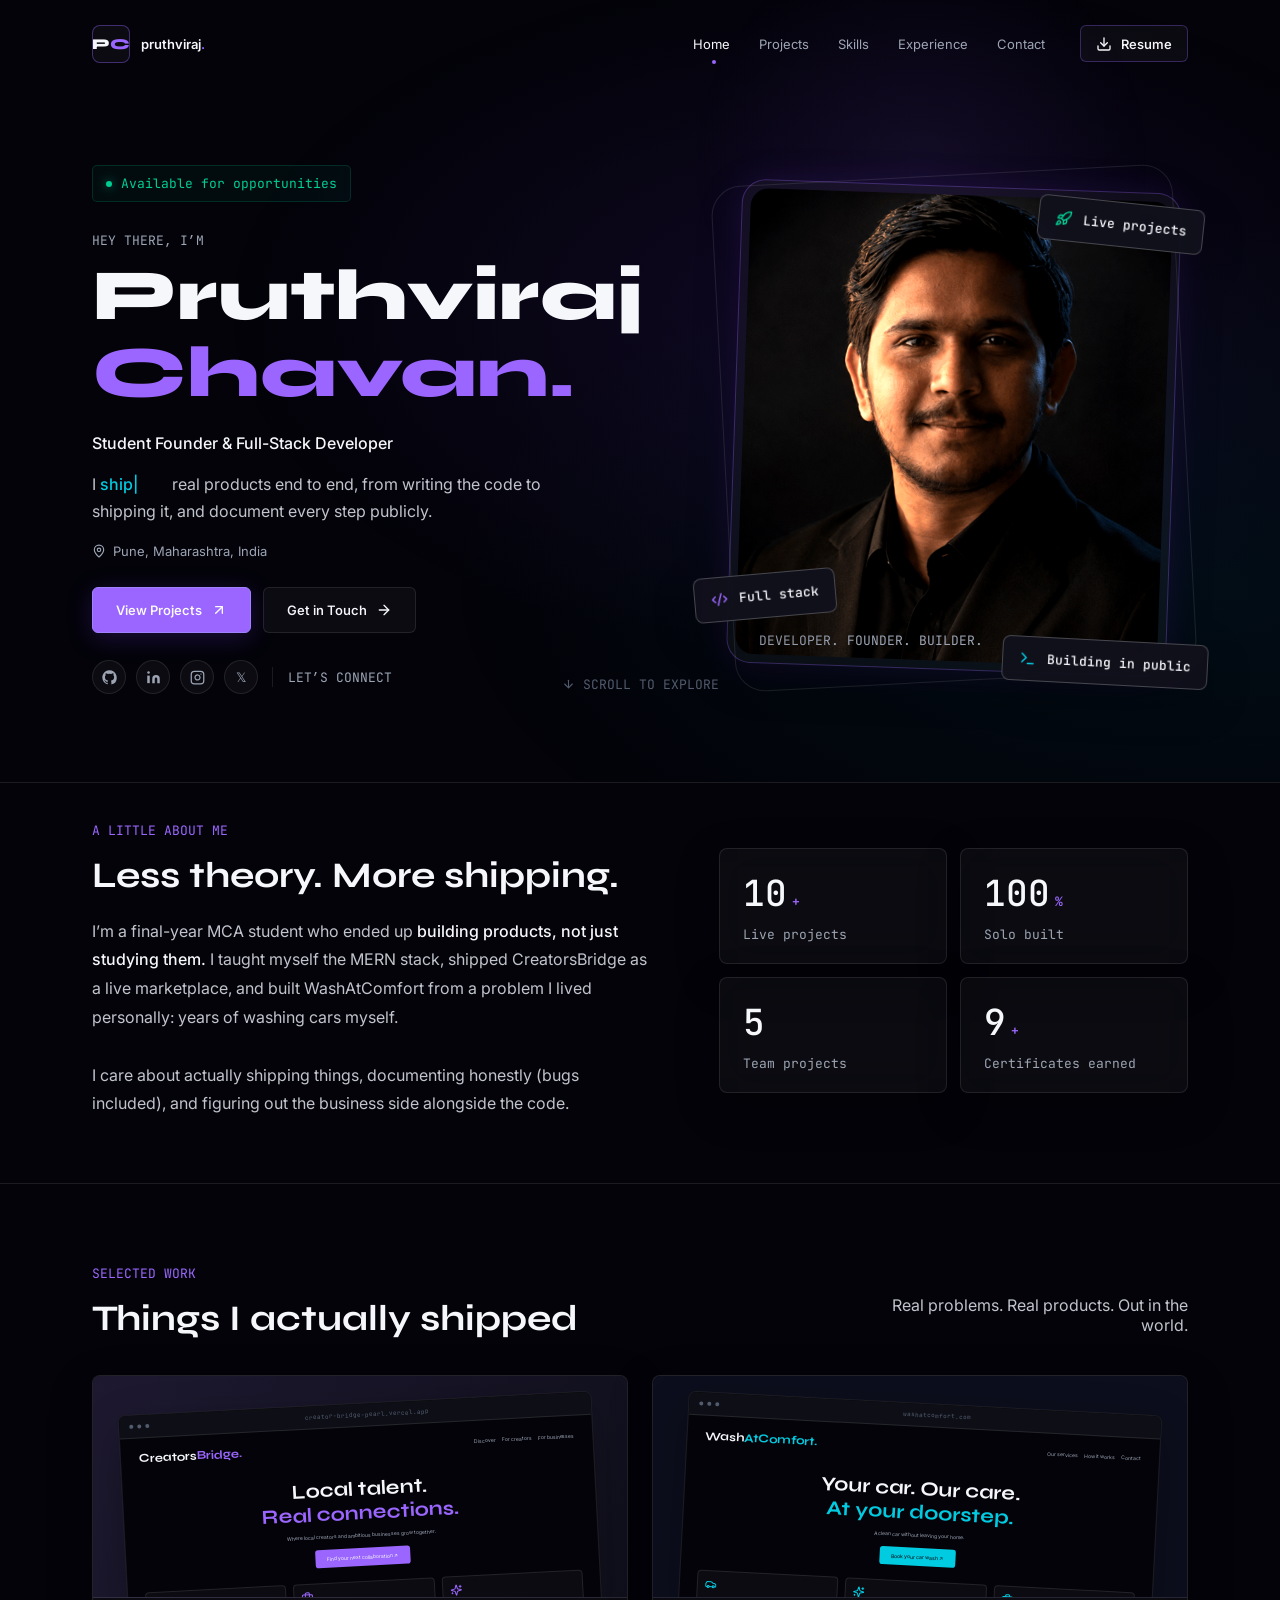
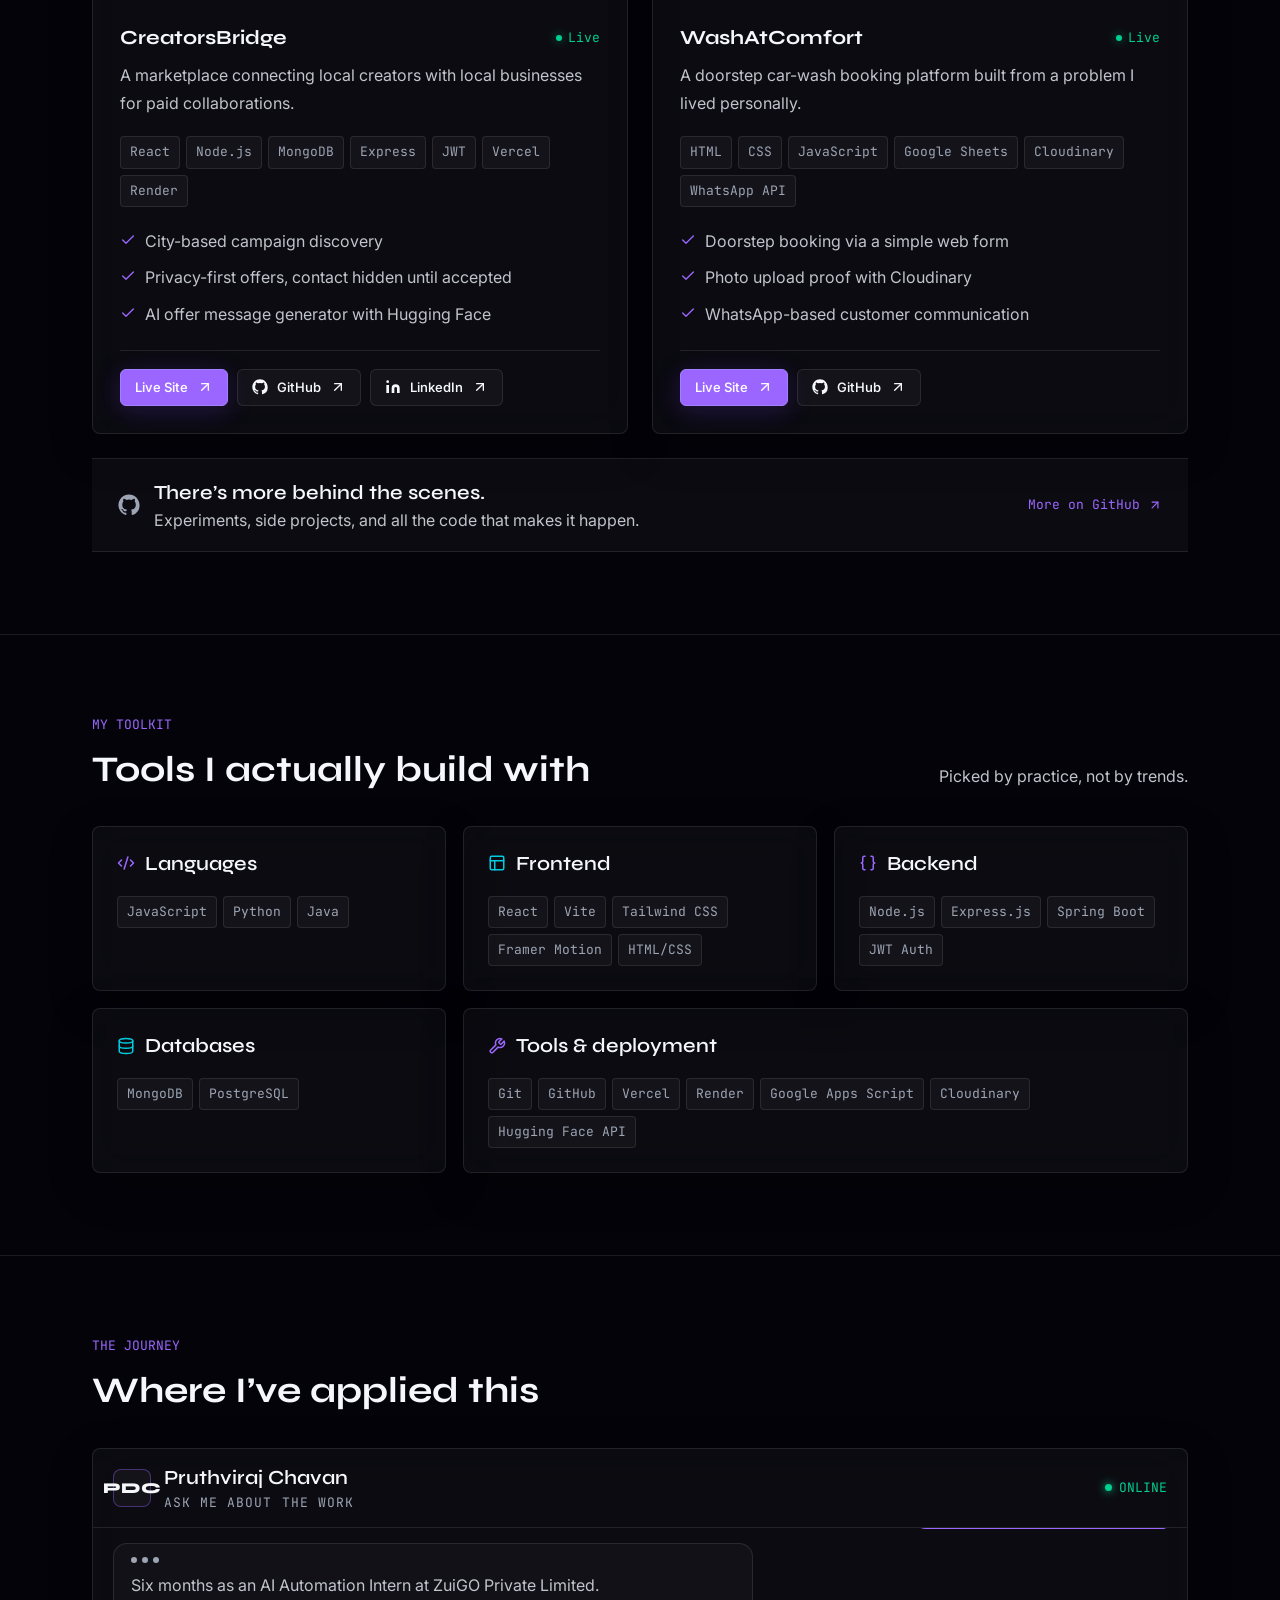
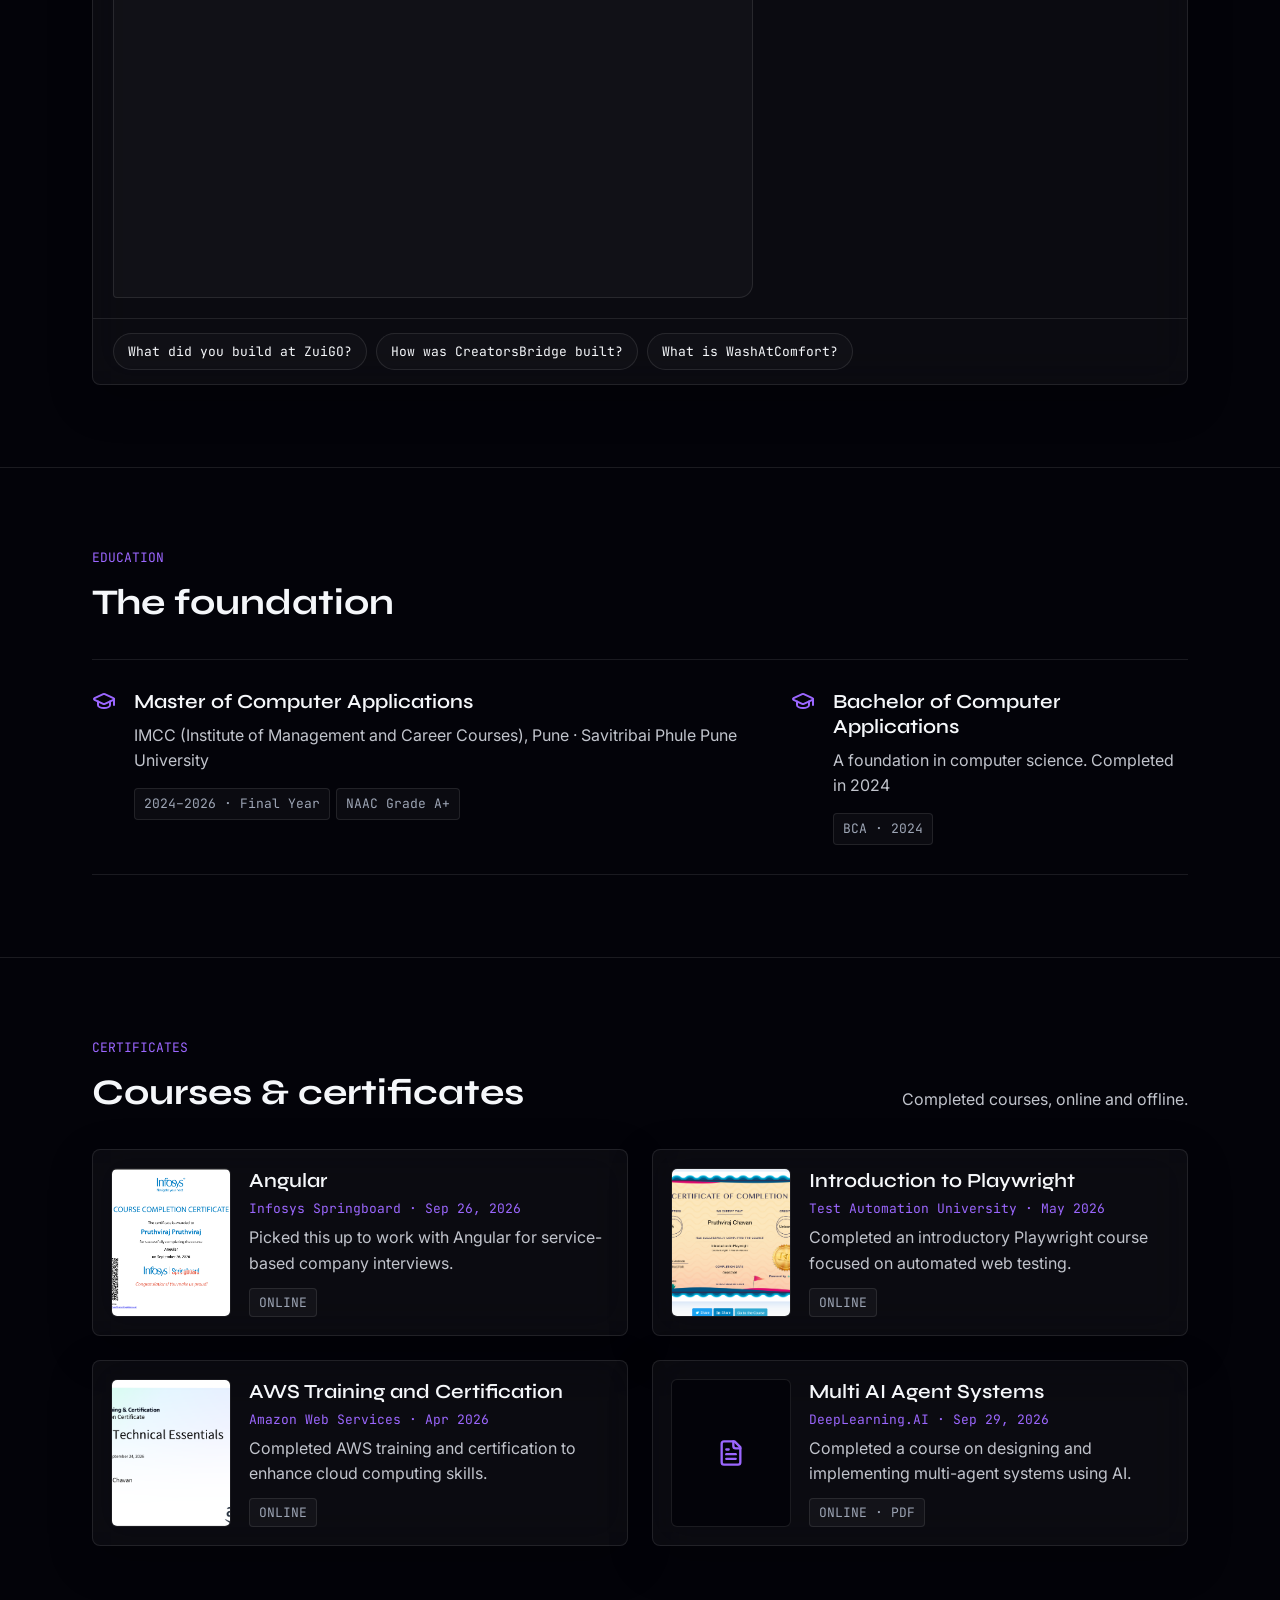
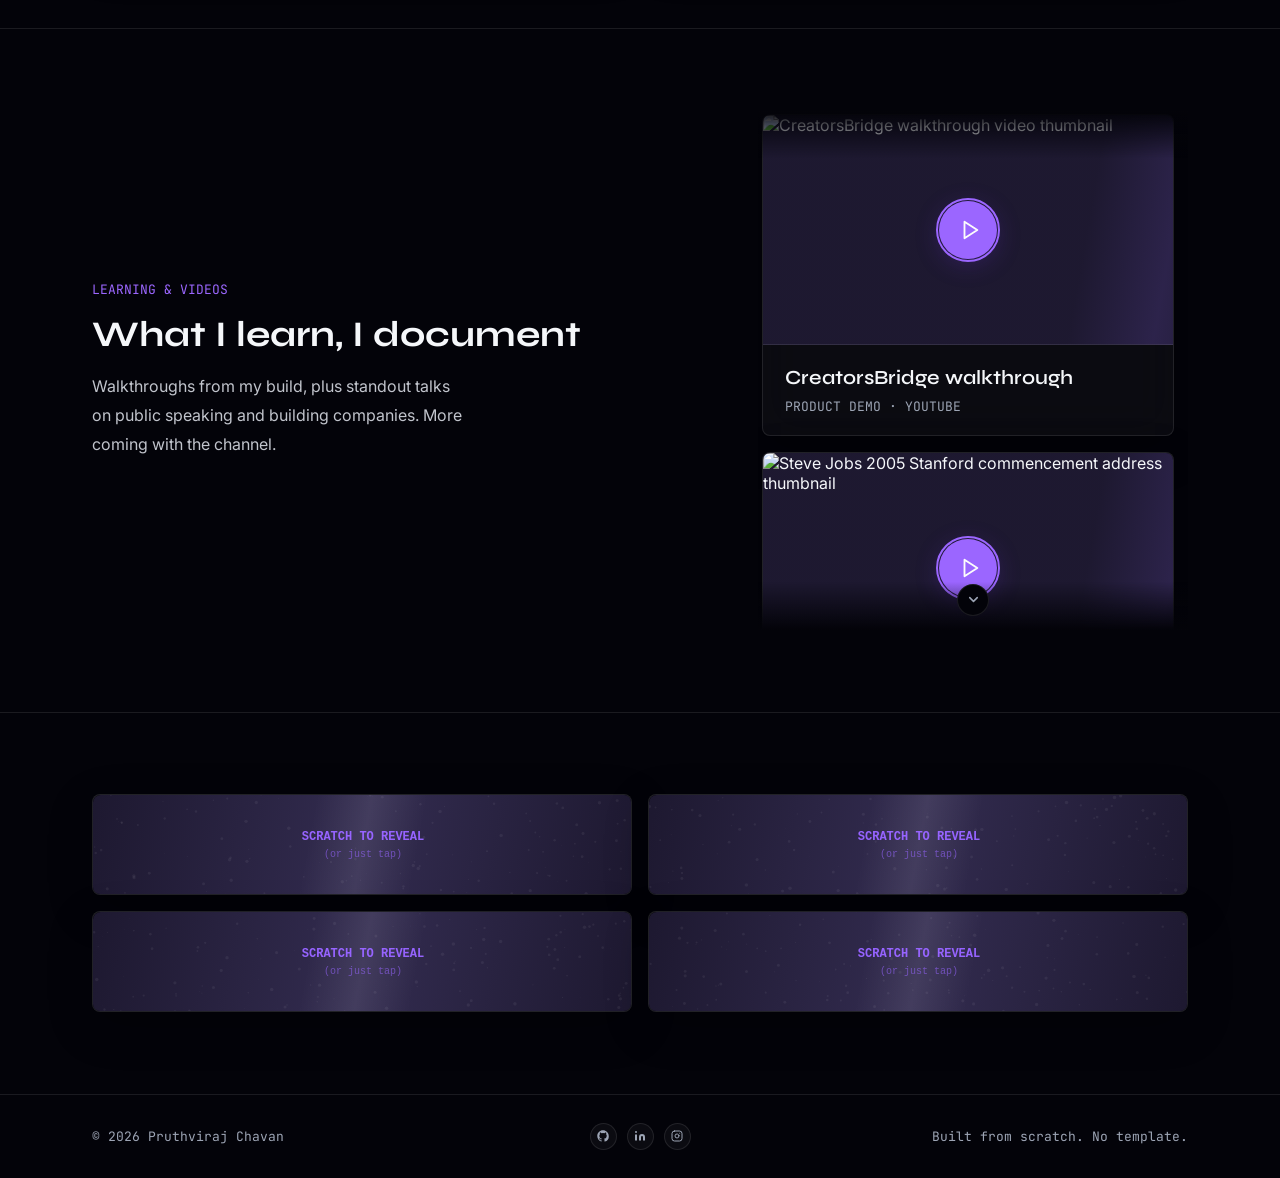
==== commit 94fac866: "Mobile-first polish: compact hero tags, crisp text, tablet fixes, overflow-proof toolkit grid" ====
--- a/index.html
+++ b/index.html
@@ -14,7 +14,7 @@
     />
     <meta
       property="og:description"
-      content="Student founder. Full-stack developer. Two live products, built solo. See my work and get in touch."
+      content="Student founder. Full-stack developer. Live projects, built solo. See my work and get in touch."
     />
     <meta property="og:type" content="website" />
     <meta name="twitter:card" content="summary_large_image" />
@@ -29,6 +29,7 @@
       /* intro ceremony: plays once per session, skipped for reduced motion */
       (function () {
         var d = document.documentElement;
+        d.classList.add('js');
         var rm = window.matchMedia('(prefers-reduced-motion: reduce)').matches;
         var seen = false;
         try { seen = sessionStorage.getItem('pdc-intro') === '1'; } catch (e) {}
@@ -531,30 +532,28 @@
             </div>
             <div class="portrait-scene">
               <div class="portrait-frame">
-                <img
-                  src="InstagramProfileImage.png"
-                  alt="Pruthviraj Chavan"
-                  width="768"
-                  height="768"
-                  fetchpriority="high"
-                />
-                <span class="portrait-label">DEVELOPER. FOUNDER. BUILDER.</span>
-              </div>
+                <div class="portrait-photo">
+                  <img
+                    src="InstagramProfileImage.png"
+                    alt="Pruthviraj Chavan"
+                    width="768"
+                    height="768"
+                    fetchpriority="high"
+                  />
+                </div>
+              </div>
+              <span class="portrait-label">DEVELOPER. FOUNDER. BUILDER.</span>
               <div class="floating-card stat-products">
                 <svg><use href="#i-rocket" /></svg>
-                <div>2 live products<small>Ideas → shipped.</small></div>
+                <div>Live projects</div>
               </div>
               <div class="floating-card stat-mern">
                 <svg><use href="#i-code" /></svg>
-                <div>MERN stack<small>Full-stack, end to end.</small></div>
+                <div>Full stack</div>
               </div>
               <div class="floating-card stat-building">
                 <svg><use href="#i-terminal" /></svg>
-                <div>
-                  Building in public<small
-                    >The process. Not just the polish.</small
-                  >
-                </div>
+                <div>Building in public</div>
               </div>
             </div>
           </div>
@@ -583,27 +582,27 @@
             <div class="stats-grid">
               <div class="glass stat-box">
                 <div class="stat-number">
-                  <span class="count" data-value="8">8</span><span>weeks</span>
-                </div>
-                <p>to ship CreatorsBridge</p>
-              </div>
-              <div class="glass stat-box">
-                <div class="stat-number">
-                  <span class="count" data-value="2">2</span><span></span>
-                </div>
-                <p>Live products</p>
-              </div>
-              <div class="glass stat-box">
-                <div class="stat-number">
-                  <span class="count" data-value="4">4</span><span></span>
-                </div>
-                <p>Industry certifications</p>
+                  <span class="count" data-value="10">10</span><span>+</span>
+                </div>
+                <p>Live projects</p>
               </div>
               <div class="glass stat-box">
                 <div class="stat-number">
                   <span class="count" data-value="100">100</span><span>%</span>
                 </div>
                 <p>Solo built</p>
+              </div>
+              <div class="glass stat-box">
+                <div class="stat-number">
+                  <span class="count" data-value="5">5</span><span></span>
+                </div>
+                <p>Team projects</p>
+              </div>
+              <div class="glass stat-box">
+                <div class="stat-number">
+                  <span class="count" data-value="9">9</span><span>+</span>
+                </div>
+                <p>Certificates earned</p>
               </div>
             </div>
           </div>
@@ -668,6 +667,16 @@
                       ><span class="live-dot"></span>Live</span
                     >
                   </div>
+                  <button
+                    class="details-toggle"
+                    type="button"
+                    aria-expanded="false"
+                  >
+                    <span>View details</span
+                    ><svg><use href="#i-arrow-d" /></svg>
+                  </button>
+                  <div class="project-details">
+                    <div class="project-details-inner">
                   <p class="project-description">
                     A marketplace connecting local creators with local
                     businesses for paid collaborations.
@@ -719,6 +728,8 @@
                         <use href="#i-arrow-ur" /></svg
                     ></a>
                   </div>
+                    </div>
+                  </div>
                 </div>
               </article>
               <!-- WashAtComfort -->
@@ -765,6 +776,16 @@
                       ><span class="live-dot"></span>Live</span
                     >
                   </div>
+                  <button
+                    class="details-toggle"
+                    type="button"
+                    aria-expanded="false"
+                  >
+                    <span>View details</span
+                    ><svg><use href="#i-arrow-d" /></svg>
+                  </button>
+                  <div class="project-details">
+                    <div class="project-details-inner">
                   <p class="project-description">
                     A doorstep car-wash booking platform built from a problem I
                     lived personally.
@@ -806,6 +827,8 @@
                       ><svg><use href="#i-github" /></svg>GitHub<svg>
                         <use href="#i-arrow-ur" /></svg
                     ></a>
+                  </div>
+                    </div>
                   </div>
                 </div>
               </article>
--- a/style.css
+++ b/style.css
@@ -15,7 +15,7 @@
   --primary-foreground: oklch(0.99 0 0);
   --secondary: oklch(0.18 0.025 284);
   --muted: oklch(0.17 0.016 283);
-  --muted-foreground: oklch(0.66 0.025 267);
+  --muted-foreground: oklch(0.72 0.025 267);
   --subtle: oklch(0.47 0.033 266);
   --accent: oklch(0.23 0.045 292);
   --cyan: oklch(0.77 0.135 208);
@@ -120,9 +120,10 @@
 .portrait-scene { position: relative; width: 100%; padding: 14px 14px 18px; animation: fade-up .9s .15s both; }
 .portrait-frame { position: relative; width: 100%; aspect-ratio: .91; border-radius: 24px; padding: 8px; border: 1px solid color-mix(in oklch,var(--primary) 30%,transparent); background: var(--card); box-shadow: var(--glass-shadow), var(--accent-shadow); transform: rotate(2deg); }
 .portrait-frame::before { content: ''; position: absolute; inset: -12px; border: 1px solid var(--border); border-radius: 30px; transform: rotate(-5deg); z-index: -1; }
-.portrait-frame img { height: 100%; width: 100%; object-fit: cover; border-radius: 18px; }
-.portrait-label { position: absolute; bottom: 21px; left: 25px; font: var(--label) var(--font-mono); color: var(--muted-foreground); }
-.floating-card { position: absolute; display: flex; align-items: center; gap: 11px; padding: 13px 16px; background: color-mix(in oklch,var(--secondary) 88%,transparent); border: 1px solid var(--border); backdrop-filter: blur(20px); -webkit-backdrop-filter: blur(20px); box-shadow: var(--glass-shadow); border-radius: 8px; font: var(--label) var(--font-mono); animation: float 7s ease-in-out infinite; }
+.portrait-photo { position: relative; width: 100%; height: 100%; overflow: hidden; border-radius: 18px; }
+.portrait-frame img { height: 100%; width: 100%; object-fit: cover; object-position: center 34%; transform: scale(1.16); filter: brightness(1.15) contrast(1.05) saturate(1.05); transition: transform .6s ease; }
+.portrait-label { position: absolute; bottom: 39px; left: 39px; font: var(--label) var(--font-mono); color: var(--muted-foreground); }
+.floating-card { position: absolute; display: flex; align-items: center; gap: 11px; padding: 13px 16px; background: color-mix(in oklch,var(--secondary) 96%,transparent); border: 1px solid color-mix(in oklch,var(--border) 85%,var(--foreground)); backdrop-filter: blur(8px); -webkit-backdrop-filter: blur(8px); box-shadow: var(--glass-shadow); border-radius: 8px; font: var(--label) var(--font-mono); font-weight: 500; text-rendering: optimizeLegibility; animation: float 7s ease-in-out infinite; }
 .floating-card svg { width: 17px; height: 17px; color: var(--primary); flex-shrink: 0; }
 .floating-card small { display: block; font: var(--label) var(--font-mono); color: var(--muted-foreground); margin-top: 5px; }
 .stat-products { top: 30px; right: -16px; transform: rotate(6deg); }
@@ -210,6 +211,10 @@
 .github-banner a { color: var(--primary); font: var(--label) var(--font-mono); display: flex; gap: 8px; align-items: center; }
 .github-banner a svg { width: 14px; height: 14px; }
 
+/* project cards: details open by default; phones collapse them behind a tap */
+.details-toggle { display: none; }
+.project-details { display: block; }
+
 /* ---------- skills ---------- */
 .skills-grid { display: grid; grid-template-columns: repeat(3,1fr); gap: 17px; }
 .skill-card { padding: 24px; transition: transform .3s, border-color .3s; }
@@ -342,7 +347,7 @@
 /* ---------- responsive ---------- */
 @media (min-width:1500px) { .hero { min-height: 825px; padding-top: 190px; } }
 @media (max-width:1023px) {
-  :root { --h1: 60px; }
+  :root { --h1: 52px; }
   .container-main { padding-inline: 28px; }
   .nav-actions { gap: 22px; }
   .nav-links { gap: 20px; }
@@ -350,7 +355,7 @@
   .hero { min-height: 725px; }
   .floating-card { padding: 11px 13px; }
   .stat-products { right: -5px; }
-  .stat-building { right: -8px; }
+  .stat-building { right: -8px; bottom: -17px; }
   .about-grid { gap: 35px; }
 }
 @media (max-width:767px) {
@@ -367,22 +372,22 @@
   .nav-links.open { display: flex; flex-direction: column; gap: 0; }
   .nav-link { padding: 13px 0; }
   .nav-link.active::after { left: auto; right: 0; top: 50%; }
-  .hero { padding-top: 104px; padding-bottom: 70px; min-height: auto; }
-  .hero-grid { grid-template-columns: 1fr; gap: 33px; }
-  .portrait-scene { order: -1; width: min(270px,80%); margin-inline: auto; padding: 10px; }
+  .hero { padding-top: 118px; padding-bottom: 70px; min-height: auto; }
+  .hero-grid { grid-template-columns: 1fr; gap: 40px; }
+  .portrait-scene { order: -1; width: min(280px,84%); margin-inline: auto; padding: 10px; }
   .portrait-frame { aspect-ratio: 1.14; transform: rotate(2deg); }
-  .portrait-frame img { object-position: center 35%; }
-  .portrait-label { display: none; }
-  .floating-card { gap: 8px; padding: 10px 11px; }
+  .portrait-frame img { object-position: center 30%; }
+  .portrait-label { position: static; display: block; padding-top: 44px; text-align: center; white-space: nowrap; }
+  .floating-card { gap: 8px; padding: 10px 11px; max-width: 168px; }
   .floating-card svg { width: 15px; height: 15px; }
-  .stat-products { top: 20px; right: -25px; }
-  .stat-mern { bottom: 30px; left: -26px; }
-  .stat-building { right: -28px; bottom: -7px; }
+  .stat-products { top: -30px; right: -18px; }
+  .stat-mern { top: auto; bottom: 34px; left: -40px; }
+  .stat-building { right: -40px; bottom: 34px; }
   .hero-subtitle { margin-top: 17px; }
   .hero-description { max-width: 100%; }
   .hero-ctas { margin-top: 23px; }
   .hero-socials { margin-top: 23px; }
-  .hero-bottom { bottom: 17px; }
+  .hero-bottom { display: none; }
   .section { padding-block: 55px; }
   .about-section { padding-top: 34px; }
   .section-heading { grid-template-columns: 1fr; gap: 12px; margin-bottom: 27px; }
@@ -394,12 +399,11 @@
   .stat-box { padding: 18px; }
   .project-preview { height: 205px; }
   .project-body { padding: 23px; }
-  .github-banner { padding: 19px 0; }
-  .github-banner a { font-size: 0; }
-  .github-banner a svg { width: 19px; height: 19px; }
-  .skills-grid { grid-template-columns: 1fr 1fr; gap: 12px; }
-  .skill-card { padding: 18px 15px; }
-  .skill-heading { gap: 7px; }
+  .github-banner { grid-template-columns: 1fr; gap: 13px; padding: 19px 16px; }
+  .skills-grid { grid-template-columns: repeat(2, minmax(0,1fr)); gap: 12px; }
+  .skill-card { padding: 18px 13px; min-width: 0; }
+  .skill-heading { gap: 6px; flex-wrap: wrap; }
+  .skill-heading h3 { min-width: 0; }
   .skill-card:last-child { grid-column: span 2; }
   .experience-card { padding: 22px; }
   .experience-top { grid-template-columns: 1fr; gap: 12px; }
@@ -408,8 +412,20 @@
   .education-grid { gap: 30px; }
   .contact-grid { grid-template-columns: 1fr; gap: 14px; }
   .contact-method { padding: 20px; gap: 14px; }
-  .cert-card { gap: 14px; }
-  .cert-thumb { width: 96px; }
+  .cert-card { flex-direction: column; gap: 15px; padding: 20px; }
+  .cert-thumb { width: 100%; aspect-ratio: 1.7; border-radius: 8px; }
+  .cert-thumb-pdf svg { width: 42px; height: 42px; }
+  .chat-bar { gap: 10px; padding: 14px 16px; }
+  .chat-bar .monogram { width: 30px; height: 30px; font-size: 12px; }
+  .chat-name { font-size: 15px; overflow-wrap: anywhere; }
+  .chat-role { overflow-wrap: anywhere; }
+  .project-top { margin-bottom: 7px; }
+  html.js .details-toggle { display: inline-flex; align-items: center; gap: 7px; margin-top: 3px; padding: 9px 15px; border: 1px solid var(--border); background: var(--card); color: var(--primary); border-radius: 99px; font: var(--label) var(--font-mono); letter-spacing: .06em; cursor: pointer; }
+  .details-toggle svg { width: 13px; height: 13px; transition: transform .4s cubic-bezier(0.16, 1, 0.3, 1); }
+  html.js .project-details { display: grid; grid-template-rows: 0fr; opacity: 0; transition: grid-template-rows .5s cubic-bezier(0.16, 1, 0.3, 1), opacity .35s ease; }
+  .project-details-inner { min-height: 0; overflow: hidden; }
+  html.js .project-card.open .project-details { grid-template-rows: 1fr; opacity: 1; }
+  .project-card.open .details-toggle svg { transform: rotate(180deg); }
   .footer-inner { grid-template-columns: 1fr auto; row-gap: 19px; }
   .footer p:last-child { grid-column: 1 / -1; text-align: left; }
 }
@@ -419,7 +435,8 @@
   .reveal { opacity: 1; transform: none; }
   .cursor-dot, .cursor-ring { display: none !important; }
 }
-@media (max-width:379px) { :root { --h1: 34px; } .social-caption { display: none; } }
+@media (max-width:379px) { :root { --h1: 34px; } .social-caption { display: none; } .social-divider { display: none; } .floating-card { max-width: 140px; } .stat-products { right: -14px; } .stat-mern { left: -40px; } .stat-building { right: -40px; } }
+@media (max-width:339px) { :root { --h3: 16px; } .skill-heading h3 { overflow-wrap: anywhere; } }
 
 /* ================= SIGNATURE SYSTEM ================= */
 
@@ -448,22 +465,27 @@
 .cursor-label.show { opacity: 1; transform: translate(-50%, -50%) scale(1); }
 
 /* tilt with travelling glare */
-.tilt { position: relative; transition: transform .12s ease-out, border-color .3s, box-shadow .3s; will-change: transform; }
+.tilt { position: relative; transition: transform .12s ease-out, border-color .3s, box-shadow .3s; }
 .tilt::after { content: ''; position: absolute; inset: 0; border-radius: inherit; pointer-events: none; background: radial-gradient(420px circle at var(--gx, 50%) var(--gy, 50%), rgba(255,255,255,0.07), transparent 45%); opacity: 0; transition: opacity .3s ease; }
 .tilt:hover::after { opacity: 1; }
 
 /* magnetic pull on primary actions */
 .magnetic { transition: transform .25s cubic-bezier(0.16, 1, 0.3, 1), background .2s, box-shadow .2s, border-color .2s, color .2s; }
 
-/* phones: press feedback instead of hover magic */
+/* phones: press feedback + gold ripple instead of hover magic */
+.portfolio-button, .chip, .details-toggle { position: relative; overflow: hidden; }
+.ripple { position: absolute; border-radius: 50%; pointer-events: none; z-index: 3; background: color-mix(in oklch, var(--primary) 32%, transparent); transform: scale(0); animation: ripple-pop .6s ease-out forwards; }
+@keyframes ripple-pop { to { transform: scale(3); opacity: 0; } }
 @media (pointer: coarse) {
   .portfolio-button:active { transform: scale(0.96); }
   .contact-method:active { transform: scale(0.985); }
+  .chip:active:not(:disabled), .details-toggle:active { transform: scale(0.96); }
 }
 
 /* ---------- journey: the portfolio answers like the RAG chatbot he built ---------- */
 .journey-chat { display: flex; flex-direction: column; overflow: hidden; }
 .chat-bar { display: flex; align-items: center; gap: 13px; padding: 16px 20px; border-bottom: 1px solid var(--border); }
+.chat-bar > div { min-width: 0; }
 .chat-name { font: 600 var(--h3) var(--font-display); }
 .chat-role { font: var(--label) var(--font-mono); color: var(--muted-foreground); margin-top: 4px; letter-spacing: .08em; }
 .chat-online { margin-left: auto; display: inline-flex; align-items: center; gap: 7px; font: var(--label) var(--font-mono); color: var(--live); }
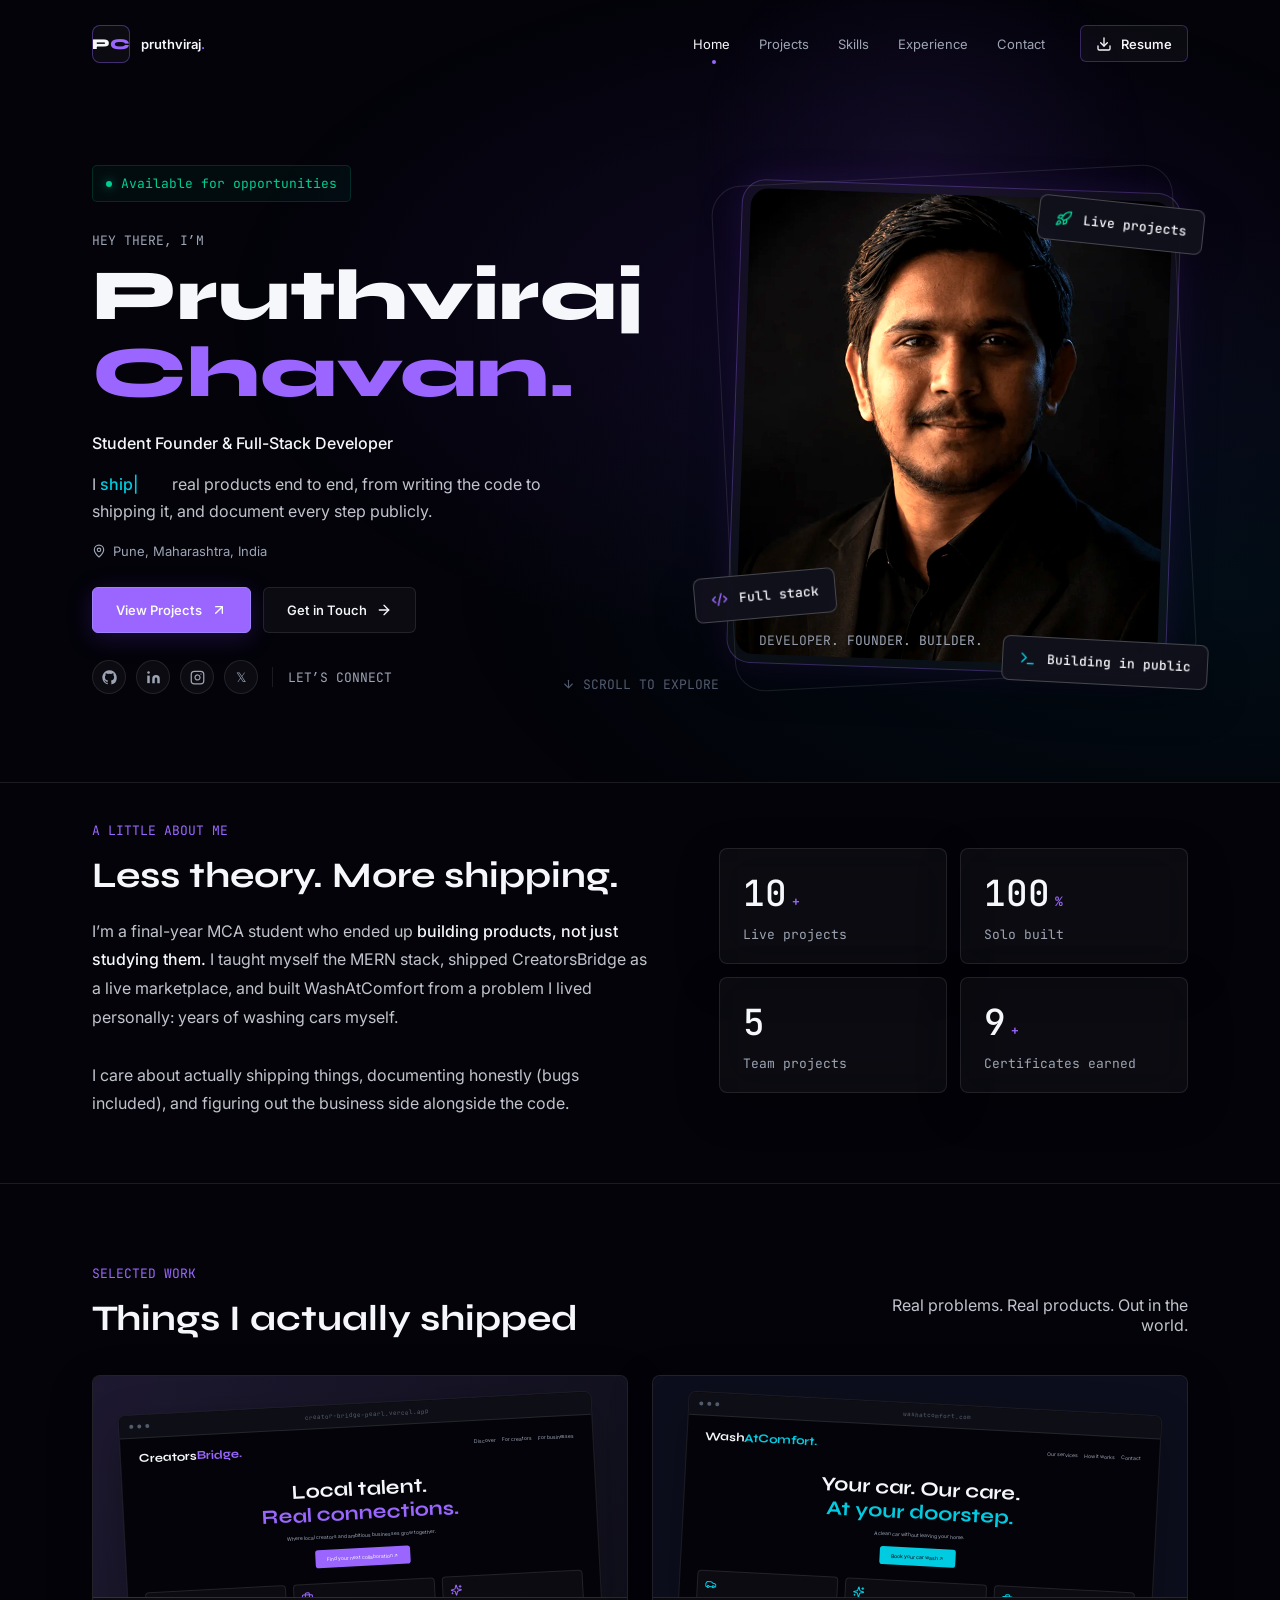
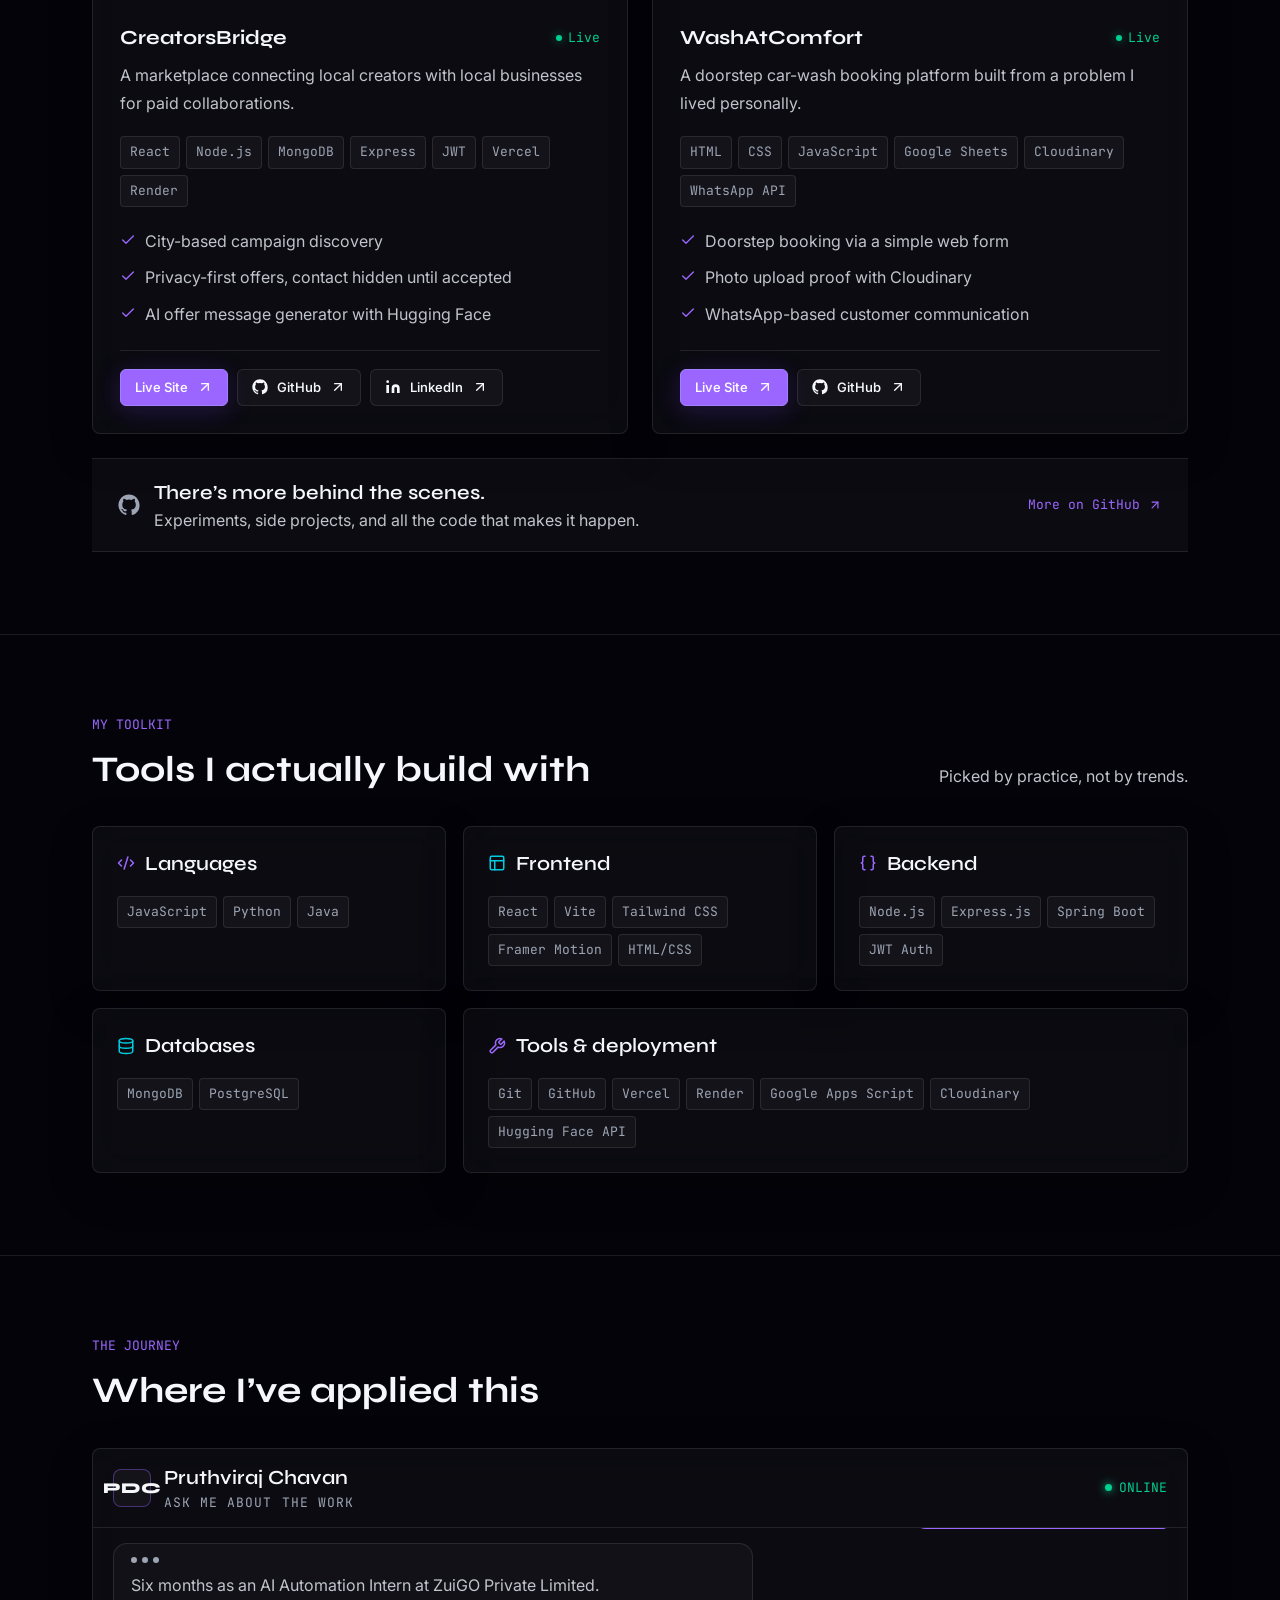
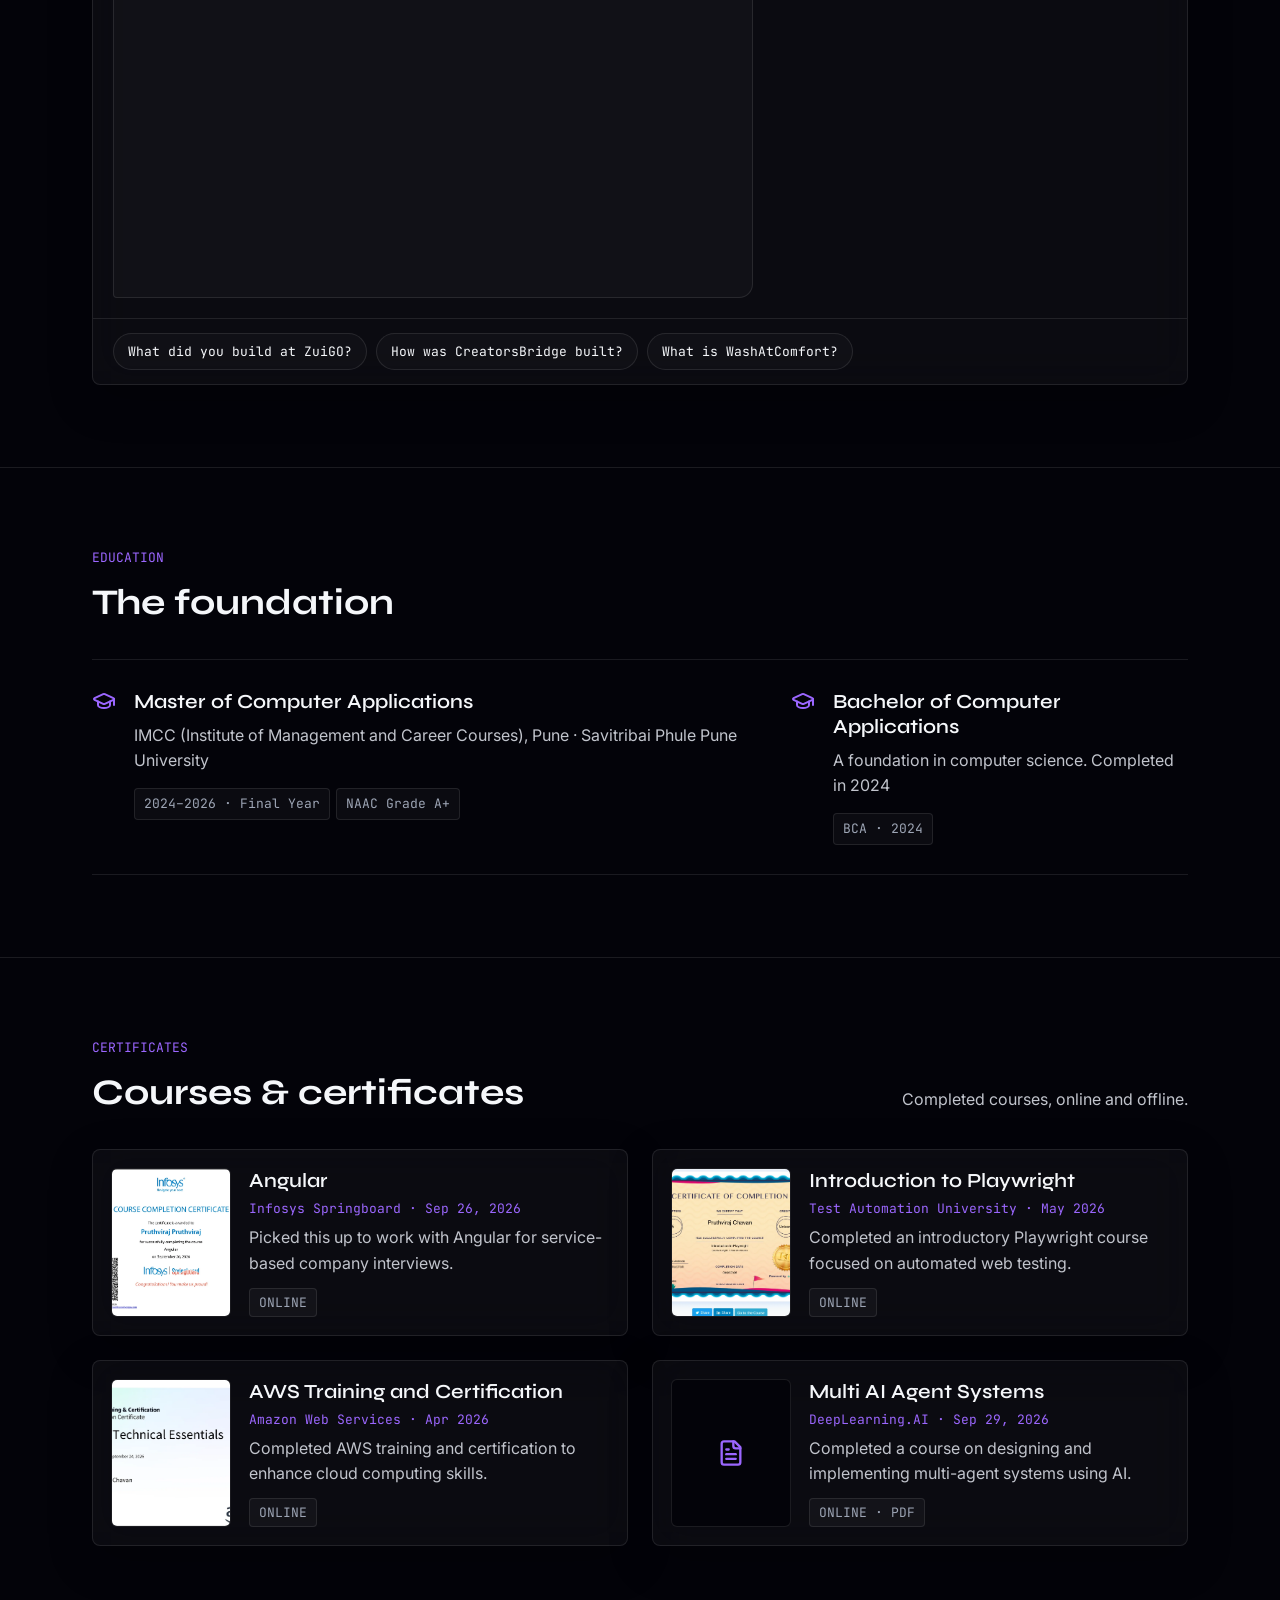
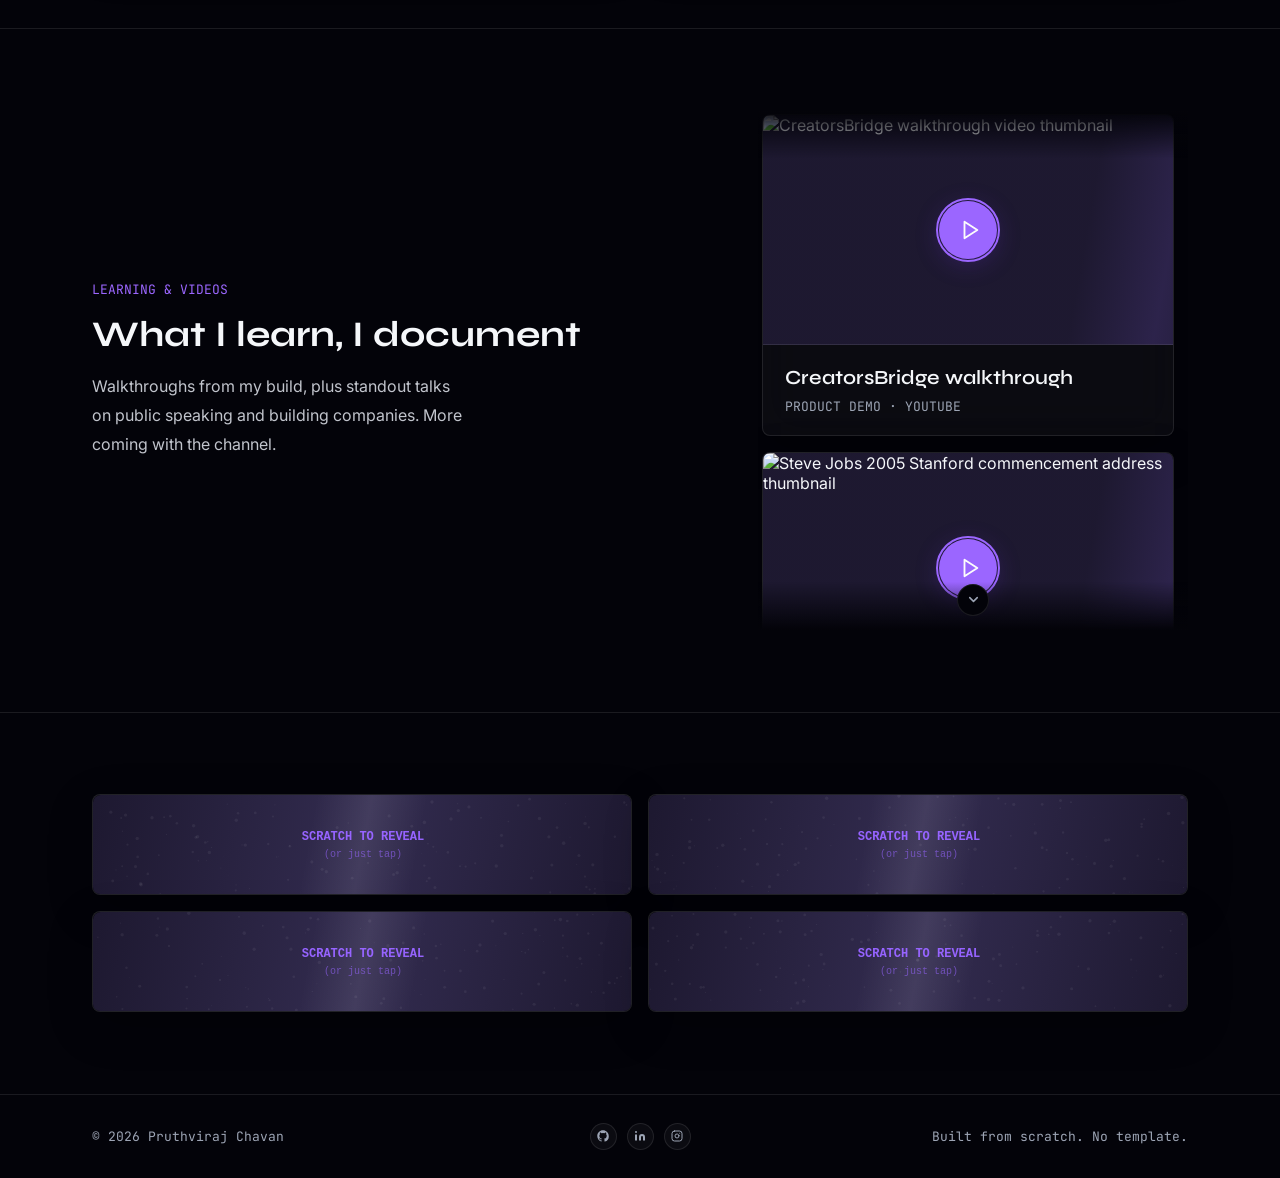
==== commit a0726219: "Speed + cleanup: WebP images (2.9MB to 193KB), tiny favicon, strip comments/dead code, add GA4 place" ====
--- a/index.html
+++ b/index.html
@@ -40,13 +40,20 @@
       })();
     </script>
     <link rel="stylesheet" href="style.css" />
-  </head>
+  <!-- GA4: replace G-XXXXXXXXXX with your Measurement ID -->
+<script async src="https://www.googletagmanager.com/gtag/js?id=G-XXXXXXXXXX"></script>
+<script>
+  window.dataLayer = window.dataLayer || [];
+  function gtag(){dataLayer.push(arguments);}
+  gtag('js', new Date());
+  gtag('config', 'G-XXXXXXXXXX');
+</script>
+</head>
   <body>
     <div class="spotlight" aria-hidden="true"></div>
     <div class="progress-bar" aria-hidden="true"></div>
     <div class="cursor-label" aria-hidden="true"></div>
-    <!-- reusable SVG icons -->
-    <svg width="0" height="0" style="position: absolute" aria-hidden="true">
+        <svg width="0" height="0" style="position: absolute" aria-hidden="true">
       <defs>
         <symbol
           id="i-arrow-ur"
@@ -109,18 +116,7 @@
           <line x1="4" x2="20" y1="12" y2="12" />
           <line x1="4" x2="20" y1="18" y2="18" />
         </symbol>
-        <symbol
-          id="i-x"
-          viewBox="0 0 24 24"
-          fill="none"
-          stroke="currentColor"
-          stroke-width="2"
-          stroke-linecap="round"
-        >
-          <path d="M18 6 6 18" />
-          <path d="m6 6 12 12" />
-        </symbol>
-        <symbol
+                <symbol
           id="i-map-pin"
           viewBox="0 0 24 24"
           fill="none"
@@ -338,21 +334,7 @@
         >
           <polygon points="6 3 20 12 6 21 6 3" />
         </symbol>
-        <symbol
-          id="i-send"
-          viewBox="0 0 24 24"
-          fill="none"
-          stroke="currentColor"
-          stroke-width="2"
-          stroke-linecap="round"
-          stroke-linejoin="round"
-        >
-          <path
-            d="M14.536 21.686a.5.5 0 0 0 .937-.024l6.5-19a.496.496 0 0 0-.635-.635l-19 6.5a.5.5 0 0 0-.024.937l7.93 3.18a2 2 0 0 1 1.112 1.11z"
-          />
-          <path d="m21.854 2.147-10.94 10.939" />
-        </symbol>
-        <symbol
+                <symbol
           id="i-braces"
           viewBox="0 0 24 24"
           fill="none"
@@ -415,8 +397,7 @@
       <div class="cursor-dot" id="cursorDot"></div>
       <div class="cursor-ring" id="cursorRing"></div>
 
-      <!-- ================= NAV ================= -->
-      <header class="site-nav" id="siteNav">
+            <header class="site-nav" id="siteNav">
         <div class="container-main nav-inner">
           <a href="#home" class="brand" aria-label="Pruthviraj Chavan home">
             <div class="monogram">P<span>C</span></div>
@@ -452,8 +433,7 @@
       </header>
 
       <main>
-        <!-- ================= HERO ================= -->
-        <section id="home" class="hero">
+                <section id="home" class="hero">
           <div class="container-main hero-grid">
             <div class="hero-copy">
               <div class="available">
@@ -534,7 +514,7 @@
               <div class="portrait-frame">
                 <div class="portrait-photo">
                   <img
-                    src="InstagramProfileImage.png"
+                    src="hero.webp"
                     alt="Pruthviraj Chavan"
                     width="768"
                     height="768"
@@ -562,8 +542,7 @@
           >
         </section>
 
-        <!-- ================= ABOUT ================= -->
-        <section id="about" class="section about-section">
+                <section id="about" class="section about-section">
           <div class="container-main about-grid reveal">
             <div>
               <p class="section-eyebrow">A LITTLE ABOUT ME</p>
@@ -608,8 +587,7 @@
           </div>
         </section>
 
-        <!-- ================= PROJECTS ================= -->
-        <section id="projects" class="section">
+                <section id="projects" class="section">
           <div class="container-main reveal">
             <div class="section-heading">
               <div class="min-w-0">
@@ -619,8 +597,7 @@
               <p>Real problems. Real products. Out in the world.</p>
             </div>
             <div class="projects-grid">
-              <!-- CreatorsBridge -->
-              <article class="glass project-card">
+                            <article class="glass project-card">
                 <div
                   class="project-preview creators"
                   aria-label="CreatorsBridge project illustration"
@@ -732,8 +709,7 @@
                   </div>
                 </div>
               </article>
-              <!-- WashAtComfort -->
-              <article class="glass project-card">
+                            <article class="glass project-card">
                 <div
                   class="project-preview wash"
                   aria-label="WashAtComfort project illustration"
@@ -855,8 +831,7 @@
           </div>
         </section>
 
-        <!-- ================= SKILLS ================= -->
-        <section id="skills" class="section">
+                <section id="skills" class="section">
           <div class="container-main reveal">
             <div class="section-heading">
               <div class="min-w-0">
@@ -927,8 +902,7 @@
           </div>
         </section>
 
-        <!-- ================= EXPERIENCE ================= -->
-        <section id="experience" class="section">
+                <section id="experience" class="section">
           <div class="container-main reveal">
             <div class="section-heading">
               <div class="min-w-0">
@@ -1055,8 +1029,7 @@
           </div>
         </section>
 
-        <!-- ================= EDUCATION ================= -->
-        <section id="education" class="section">
+                <section id="education" class="section">
           <div class="container-main reveal">
             <div class="section-heading">
               <div class="min-w-0">
@@ -1091,8 +1064,7 @@
           </div>
         </section>
 
-        <!-- ================= CERTIFICATES ================= -->
-        <section id="certificates" class="section">
+                <section id="certificates" class="section">
           <div class="container-main reveal">
             <div class="section-heading">
               <div class="min-w-0">
@@ -1104,13 +1076,13 @@
             <div class="cert-grid">
               <a
                 class="glass cert-card"
-                href="angular-infosys.png"
+                href="cert-angular.webp"
                 target="_blank"
                 rel="noopener noreferrer"
               >
                 <div class="cert-thumb">
                   <img
-                    src="angular-infosys.png"
+                    src="cert-angular.webp"
                     alt="Angular certificate from Infosys Springboard"
                     loading="lazy"
                   />
@@ -1129,13 +1101,13 @@
               </a>
               <a
                 class="glass cert-card"
-                href="playwright-testautomationu.png"
+                href="cert-playwright.webp"
                 target="_blank"
                 rel="noopener noreferrer"
               >
                 <div class="cert-thumb">
                   <img
-                    src="playwright-testautomationu.png"
+                    src="cert-playwright.webp"
                     alt="Introduction to Playwright certificate from Test Automation University"
                     loading="lazy"
                   />
@@ -1154,13 +1126,13 @@
               </a>
               <a
                 class="glass cert-card"
-                href="aws-certification.png"
+                href="cert-aws.webp"
                 target="_blank"
                 rel="noopener noreferrer"
               >
                 <div class="cert-thumb">
                   <img
-                    src="aws-certification.png"
+                    src="cert-aws.webp"
                     alt="AWS Training and Certification from Amazon Web Services"
                     loading="lazy"
                   />
@@ -1198,8 +1170,7 @@
           </div>
         </section>
 
-        <!-- ================= VIDEOS ================= -->
-        <section id="videos" class="section">
+                <section id="videos" class="section">
           <div class="container-main reveal">
             <div class="videos-layout">
               <div class="videos-intro">
@@ -1235,8 +1206,7 @@
                     <p>PRODUCT DEMO · YOUTUBE</p>
                   </div>
                 </a>
-                <!-- Talks I learn from: verified links, same card pattern -->
-                <a
+                                <a
                   class="glass video-card"
                   href="https://youtu.be/UF8uR6Z6KLc"
                   target="_blank"
@@ -1357,12 +1327,10 @@
           </div>
         </section>
 
-        <!-- ================= CONTACT ================= -->
-        <section id="contact" class="section" aria-label="Contact">
+                <section id="contact" class="section" aria-label="Contact">
           <div class="container-main reveal">
             <div class="contact-grid">
-              <!-- email stays hidden inside this mailto link -->
-              <a
+                            <a
                 class="contact-method"
                 href="mailto:chavanpruthviraj592@gmail.com"
                 aria-label="Send a direct email"
--- a/style.css
+++ b/style.css
@@ -1,12 +1,4 @@
-/* ============================================================
-   Pruthviraj Chavan — Portfolio
-   Plain CSS. No build step. Works on GitHub Pages as-is.
-
-   TEXT SYSTEM — only 3 styles everywhere:
-     1. PRIMARY   headings      (Syne)    --h1 / --h2 / --h3
-     2. SECONDARY body copy     (Inter)   --body
-     3. THIRD     labels & meta (Mono)    --label
-   ============================================================ */
+
 :root {
   color-scheme: dark;
   --background: oklch(0.105 0.019 283);
@@ -34,16 +26,14 @@
   --font-display: 'Syne', sans-serif;
   --font-mono: 'JetBrains Mono', monospace;
 
-  /* the 3 text styles */
-  --h1: 72px; /* 1. PRIMARY: headings */
+  --h1: 72px;
   --h2: 36px;
   --h3: 20px;
-  --body: 16px; /* 2. SECONDARY: body copy */
-  --label: 13px; /* 3. THIRD: labels & meta */
+  --body: 16px;
+  --label: 13px;
   --body-color: oklch(0.82 0.012 270);
 }
 
-/* ---------- base ---------- */
 *, *::before, *::after { box-sizing: border-box; border-color: var(--border); }
 html { scroll-behavior: smooth; scroll-padding-top: 105px; }
 body { margin: 0; background: var(--background); color: var(--foreground); font-family: var(--font-sans); font-size: var(--body); -webkit-font-smoothing: antialiased; }
@@ -59,17 +49,15 @@
 .text-primary { color: var(--primary); }
 .font-mono { font-family: var(--font-mono); }
 
-/* ---------- layout ---------- */
 .portfolio { position: relative; overflow: clip; }
 .page-texture { position: absolute; inset: 0; z-index: -1; pointer-events: none; background-image: radial-gradient(var(--grid-dot) 0.7px, transparent 0.7px); background-size: 24px 24px; mask-image: linear-gradient(to bottom, oklch(0 0 0), transparent 1200px); -webkit-mask-image: linear-gradient(to bottom, oklch(0 0 0), transparent 1200px); }
 .container-main { max-width: 1160px; margin-inline: auto; padding-inline: 32px; }
 
-/* ---------- nav ---------- */
 .site-nav { position: fixed; top: 0; left: 0; right: 0; height: 88px; z-index: 50; border-bottom: 1px solid transparent; transition: background .3s, border .3s; }
 .site-nav.scrolled { background: color-mix(in oklch, var(--background) 85%, transparent); backdrop-filter: blur(20px); -webkit-backdrop-filter: blur(20px); border-color: var(--border); }
 .nav-inner { height: 100%; display: grid; grid-template-columns: minmax(0,1fr) auto; align-items: center; gap: 32px; }
 .brand { display: flex; align-items: center; gap: 11px; color: var(--foreground); font-size: var(--label); font-weight: 600; }
-.monogram { width: 38px; height: 38px; display: flex; align-items: center; justify-content: center; background: var(--card); border: 1px solid color-mix(in oklch,var(--primary) 38%,transparent); border-radius: 8px; font: 800 15px var(--font-display); } /* logo glyph, not text */
+.monogram { width: 38px; height: 38px; display: flex; align-items: center; justify-content: center; background: var(--card); border: 1px solid color-mix(in oklch,var(--primary) 38%,transparent); border-radius: 8px; font: 800 15px var(--font-display); }
 .monogram span { color: var(--primary); }
 .nav-actions { display: flex; gap: 35px; align-items: center; }
 .nav-links { display: flex; gap: 29px; }
@@ -78,7 +66,6 @@
 .nav-link.active::after { content: ''; position: absolute; bottom: 4px; left: 50%; width: 4px; height: 4px; border-radius: 50%; background: var(--primary); }
 .menu-toggle { display: none; }
 
-/* ---------- buttons ---------- */
 .portfolio-button { display: inline-flex; align-items: center; justify-content: center; gap: 9px; height: 46px; padding: 0 23px; font-size: var(--label); font-weight: 550; border-radius: 6px; border: 1px solid transparent; transition: transform .2s, background .2s, box-shadow .2s, border-color .2s; }
 .portfolio-button svg { width: 16px; height: 16px; flex-shrink: 0; }
 .portfolio-button:hover { transform: translateY(-2px); }
@@ -88,7 +75,6 @@
 .portfolio-button-glass:hover { background: var(--accent); border-color: color-mix(in oklch,var(--primary) 55%,transparent); }
 .resume-button { height: 37px; padding-inline: 15px; border-color: color-mix(in oklch,var(--primary) 30%,transparent); }
 
-/* ---------- social buttons ---------- */
 .portfolio-social { display: inline-flex; align-items: center; justify-content: center; width: 34px; height: 34px; padding: 0; border-radius: 50%; border: 1px solid var(--border); background: var(--card); color: var(--muted-foreground); transition: color .2s, border .2s, transform .2s; }
 .portfolio-social:hover { color: var(--foreground); border-color: var(--primary); transform: translateY(-2px); }
 .portfolio-social svg { width: 15px; height: 15px; }
@@ -96,7 +82,6 @@
 .social-divider { height: 20px; width: 1px; background: var(--border); margin-left: 4px; }
 .social-caption { font: var(--label) var(--font-mono); color: var(--muted-foreground); margin-left: 5px; }
 
-/* ---------- hero ---------- */
 .hero { min-height: 770px; position: relative; padding-top: 165px; padding-bottom: 88px; background: var(--hero-wash); }
 .hero-grid { display: grid; grid-template-columns: 1.2fr 1fr; gap: 66px; align-items: center; }
 .hero-copy { min-width: 0; animation: fade-up .7s both; }
@@ -116,7 +101,6 @@
 .hero-bottom { position: absolute; bottom: 23px; left: 0; right: 0; display: flex; justify-content: center; align-items: center; gap: 8px; color: var(--subtle); font: var(--label) var(--font-mono); }
 .hero-bottom svg { width: 13px; }
 
-/* ---------- portrait scene ---------- */
 .portrait-scene { position: relative; width: 100%; padding: 14px 14px 18px; animation: fade-up .9s .15s both; }
 .portrait-frame { position: relative; width: 100%; aspect-ratio: .91; border-radius: 24px; padding: 8px; border: 1px solid color-mix(in oklch,var(--primary) 30%,transparent); background: var(--card); box-shadow: var(--glass-shadow), var(--accent-shadow); transform: rotate(2deg); }
 .portrait-frame::before { content: ''; position: absolute; inset: -12px; border: 1px solid var(--border); border-radius: 30px; transform: rotate(-5deg); z-index: -1; }
@@ -125,15 +109,12 @@
 .portrait-label { position: absolute; bottom: 39px; left: 39px; font: var(--label) var(--font-mono); color: var(--muted-foreground); }
 .floating-card { position: absolute; display: flex; align-items: center; gap: 11px; padding: 13px 16px; background: color-mix(in oklch,var(--secondary) 96%,transparent); border: 1px solid color-mix(in oklch,var(--border) 85%,var(--foreground)); backdrop-filter: blur(8px); -webkit-backdrop-filter: blur(8px); box-shadow: var(--glass-shadow); border-radius: 8px; font: var(--label) var(--font-mono); font-weight: 500; text-rendering: optimizeLegibility; animation: float 7s ease-in-out infinite; }
 .floating-card svg { width: 17px; height: 17px; color: var(--primary); flex-shrink: 0; }
-.floating-card small { display: block; font: var(--label) var(--font-mono); color: var(--muted-foreground); margin-top: 5px; }
 .stat-products { top: 30px; right: -16px; transform: rotate(6deg); }
 .stat-products svg { color: var(--live); }
 .stat-mern { left: -26px; bottom: 70px; transform: rotate(-5deg); animation-delay: -2s; }
 .stat-building { right: -20px; bottom: 3px; transform: rotate(3deg); animation-delay: -4s; }
 .stat-building svg { color: var(--cyan); }
 
-/* ---------- sections ---------- */
-/* section top divider: draws itself in from left when scrolled into view */
 .section { position: relative; padding-block: 82px; }
 .section::before { content: ''; position: absolute; top: 0; left: 0; right: 0; height: 1px; background: var(--border); transform-origin: left center; }
 .section.line-in::before { animation: line-draw 1.4s cubic-bezier(0.16, 1, 0.3, 1) both; }
@@ -144,10 +125,8 @@
 .reveal { opacity: 0; transform: translateY(18px); transition: opacity .7s, transform .7s; }
 .reveal.revealed { opacity: 1; transform: none; }
 
-/* ---------- glass ---------- */
 .glass { background: var(--card); border: 1px solid var(--border); border-radius: 8px; backdrop-filter: blur(20px); -webkit-backdrop-filter: blur(20px); box-shadow: var(--glass-shadow); }
 
-/* ---------- about / stats ---------- */
 .about-section { padding-top: 40px; padding-bottom: 65px; }
 .about-grid { display: grid; grid-template-columns: 1.2fr 1fr; gap: 65px; align-items: center; }
 .about-copy { color: var(--body-color); font-size: var(--body); line-height: 1.8; margin-top: 19px; }
@@ -158,12 +137,10 @@
 .stat-number > span:last-child { font-size: var(--label); color: var(--primary); margin-left: 5px; }
 .stat-box p { color: var(--muted-foreground); font: var(--label) var(--font-mono); margin-top: 9px; }
 
-/* ---------- projects ---------- */
 .projects-grid { display: grid; grid-template-columns: 1fr 1fr; gap: 24px; }
 .project-card { overflow: hidden; transition: transform .3s, border-color .3s, box-shadow .3s; }
 .project-card:hover { transform: translateY(-4px); border-color: color-mix(in oklch,var(--primary) 40%,transparent); box-shadow: var(--accent-shadow); }
 
-/* project preview = illustration (tiny fake-UI sizes are artwork, not page text) */
 .project-preview { height: 222px; overflow: hidden; position: relative; padding: 27px 30px 0; background: var(--accent); border-bottom: 1px solid var(--border); }
 .project-preview.creators { background: linear-gradient(120deg, var(--accent), var(--secondary)); }
 .project-preview.wash { background: color-mix(in oklch,var(--cyan) 10%,var(--background)); }
@@ -211,11 +188,9 @@
 .github-banner a { color: var(--primary); font: var(--label) var(--font-mono); display: flex; gap: 8px; align-items: center; }
 .github-banner a svg { width: 14px; height: 14px; }
 
-/* project cards: details open by default; phones collapse them behind a tap */
 .details-toggle { display: none; }
 .project-details { display: block; }
 
-/* ---------- skills ---------- */
 .skills-grid { display: grid; grid-template-columns: repeat(3,1fr); gap: 17px; }
 .skill-card { padding: 24px; transition: transform .3s, border-color .3s; }
 .skill-card:hover { transform: translateY(-4px); border-color: color-mix(in oklch,var(--primary) 40%,transparent); box-shadow: var(--accent-shadow); }
@@ -225,7 +200,6 @@
 .skill-heading h3 { font: 600 var(--h3) var(--font-display); }
 .skill-card:last-child { grid-column: span 2; }
 
-/* ---------- experience ---------- */
 .experience-card { position: relative; padding: 28px 30px; }
 .experience-top { display: grid; grid-template-columns: minmax(0,1fr) auto; gap: 14px; align-items: start; }
 .experience-top h3 { font: 600 var(--h3) var(--font-display); }
@@ -234,7 +208,6 @@
 .experience-description { color: var(--body-color); line-height: 1.8; font-size: var(--body); margin-top: 16px; max-width: 830px; }
 .experience-card .tags { margin-top: 16px; }
 
-/* ---------- education ---------- */
 .education-grid { display: grid; grid-template-columns: 1.7fr 1fr; gap: 24px; padding-block: 29px; border-top: 1px solid var(--border); border-bottom: 1px solid var(--border); }
 .education-item { display: flex; gap: 18px; }
 .education-item > svg { color: var(--primary); width: 24px; height: 24px; flex-shrink: 0; }
@@ -242,7 +215,6 @@
 .education-item p { color: var(--body-color); font-size: var(--body); margin-top: 9px; line-height: 1.6; }
 .education-item .tags { margin-top: 14px; }
 
-/* ---------- certificates ---------- */
 .cert-grid { display: grid; grid-template-columns: repeat(2,1fr); gap: 24px; }
 .cert-card { display: flex; gap: 18px; padding: 18px; transition: transform .3s, border-color .3s, box-shadow .3s; }
 .cert-card:hover { transform: translateY(-4px); border-color: color-mix(in oklch,var(--primary) 40%,transparent); box-shadow: var(--accent-shadow); }
@@ -256,7 +228,6 @@
 .cert-note { font-size: var(--body); color: var(--body-color); line-height: 1.6; margin-top: 8px; }
 .cert-type { display: inline-block; margin-top: 11px; font: var(--label) var(--font-mono); color: var(--muted-foreground); border: 1px solid var(--border); background: var(--card); border-radius: 4px; padding: 5px 9px; }
 
-/* ---------- videos (learning & channel): text left, scroll box right ---------- */
 .videos-layout { display: grid; grid-template-columns: minmax(0, 1fr) minmax(0, 430px); gap: 44px; align-items: center; }
 .videos-copy { color: var(--body-color); font-size: var(--body); line-height: 1.8; margin-top: 16px; max-width: 380px; }
 .video-scroll { display: grid; gap: 16px; align-content: start; max-height: 520px; overflow-y: auto; overscroll-behavior: contain; -webkit-overflow-scrolling: touch; padding: 4px 14px 4px 4px; scrollbar-width: thin; scrollbar-color: var(--primary) var(--accent); }
@@ -275,7 +246,6 @@
 .video-body h3 { font: 600 var(--h3) var(--font-display); }
 .video-body p { font: var(--label) var(--font-mono); color: var(--muted-foreground); margin-top: 8px; }
 
-/* video frame: top/bottom fades + floating scroll hint */
 .video-frame { position: relative; }
 .video-frame::before, .video-frame::after { content: ''; position: absolute; left: 0; right: 0; height: 48px; z-index: 2; pointer-events: none; }
 .video-frame::before { top: 0; background: linear-gradient(to bottom, var(--background), transparent); }
@@ -284,7 +254,6 @@
 .scroll-hint svg { width: 15px; height: 15px; }
 .video-frame.scrolled .scroll-hint { opacity: 0; pointer-events: none; }
 
-/* cards cascade in when the section is reached */
 .videos-in .video-card { animation: card-in .6s cubic-bezier(0.16, 1, 0.3, 1) both; }
 .videos-in .video-card:nth-child(2) { animation-delay: .07s; }
 .videos-in .video-card:nth-child(3) { animation-delay: .14s; }
@@ -292,7 +261,6 @@
 .videos-in .video-card:nth-child(5) { animation-delay: .28s; }
 .videos-in .video-card:nth-child(6) { animation-delay: .35s; }
 
-/* gold pulse ring on the play button */
 .play-btn::after { content: ''; position: absolute; inset: -3px; border-radius: 50%; border: 2px solid var(--primary); animation: pulse-ring 2.6s cubic-bezier(0.16, 1, 0.3, 1) infinite; pointer-events: none; }
 
 @keyframes card-in { from { opacity: 0; translate: 0 24px; } to { opacity: 1; translate: none; } }
@@ -300,7 +268,6 @@
 @keyframes thumb-shimmer { from { background-position: 130% 0; } to { background-position: -70% 0; } }
 @keyframes pulse-ring { 0% { transform: scale(1); opacity: .5; } 70%, 100% { transform: scale(2.1); opacity: 0; } }
 
-/* ---------- contact: direct buttons ---------- */
 .contact-grid { display: grid; grid-template-columns: repeat(2, minmax(0,1fr)); gap: 16px; }
 .contact-method { display: grid; grid-template-columns: auto minmax(0,1fr) auto; align-items: center; gap: 18px; padding: 26px; background: var(--card); border: 1px solid var(--border); border-radius: 8px; backdrop-filter: blur(20px); -webkit-backdrop-filter: blur(20px); box-shadow: var(--glass-shadow); transition: transform .3s, background .3s, border-color .3s, box-shadow .3s; }
 .contact-method > svg { width: 26px; height: 26px; color: var(--primary); flex-shrink: 0; }
@@ -310,7 +277,6 @@
 a.contact-method:hover { transform: translateY(-4px); background: var(--accent); border-color: color-mix(in oklch,var(--primary) 45%,transparent); box-shadow: var(--accent-shadow); }
 a.contact-method:hover .go { color: var(--primary); transform: translate(3px,-3px); }
 
-/* contact: scratch-to-reveal cards (Google Pay coupon style) */
 .contact-method { position: relative; overflow: hidden; }
 .scratch-layer { position: absolute; inset: 0; z-index: 3; border-radius: inherit; touch-action: none; cursor: crosshair; transition: opacity .45s ease; }
 .scratch-layer.fading { opacity: 0; pointer-events: none; }
@@ -323,7 +289,6 @@
   100% { box-shadow: inset 0 0 0 2px transparent, var(--glass-shadow); }
 }
 
-/* ---------- footer ---------- */
 .footer { padding-block: 28px; border-top: 1px solid var(--border); }
 .footer-inner { display: grid; grid-template-columns: 1fr auto 1fr; align-items: center; gap: 20px; }
 .footer p { color: var(--muted-foreground); font: var(--label) var(--font-mono); }
@@ -331,20 +296,17 @@
 .footer .portfolio-social { width: 27px; height: 27px; }
 .footer .portfolio-social svg { width: 12px; height: 12px; }
 
-/* ---------- custom cursor ---------- */
 .cursor-dot, .cursor-ring { position: fixed; top: 0; left: 0; pointer-events: none; z-index: 100; border-radius: 50%; display: none; }
 .cursor-dot { width: 4px; height: 4px; background: var(--foreground); }
 .cursor-ring { width: 26px; height: 26px; border: 1px solid color-mix(in oklch,var(--primary) 65%,transparent); }
 @media (pointer:fine) { .cursor-dot.visible, .cursor-ring.visible { display: block; } }
 
-/* ---------- keyframes ---------- */
 @keyframes fade-up { from { opacity: 0; transform: translateY(20px); } to { opacity: 1; transform: translateY(0); } }
 @keyframes pulse { 50% { box-shadow: 0 0 12px color-mix(in oklch,var(--live) 70%,transparent); opacity: .65; } }
 @keyframes float { 50% { translate: 0 -7px; } }
 @keyframes blink { 50% { opacity: 0; } }
 @keyframes line-draw { from { transform: scaleX(0); } to { transform: scaleX(1); } }
 
-/* ---------- responsive ---------- */
 @media (min-width:1500px) { .hero { min-height: 825px; padding-top: 190px; } }
 @media (max-width:1023px) {
   :root { --h1: 52px; }
@@ -408,7 +370,7 @@
   .experience-card { padding: 22px; }
   .experience-top { grid-template-columns: 1fr; gap: 12px; }
   .duration { justify-self: start; }
-  /* conversation replaces the old timeline */
+
   .education-grid { gap: 30px; }
   .contact-grid { grid-template-columns: 1fr; gap: 14px; }
   .contact-method { padding: 20px; gap: 14px; }
@@ -438,9 +400,6 @@
 @media (max-width:379px) { :root { --h1: 34px; } .social-caption { display: none; } .social-divider { display: none; } .floating-card { max-width: 140px; } .stat-products { right: -14px; } .stat-mern { left: -40px; } .stat-building { right: -40px; } }
 @media (max-width:339px) { :root { --h3: 16px; } .skill-heading h3 { overflow-wrap: anywhere; } }
 
-/* ================= SIGNATURE SYSTEM ================= */
-
-/* intro ceremony: gold line draws, brand mark blurs in, veil lifts away */
 .intro { position: fixed; inset: 0; z-index: 300; background: var(--background); display: none; place-items: center; pointer-events: none; }
 html.intro-play .intro { display: grid; animation: intro-lift .45s ease 1.05s forwards; }
 .intro-mark { display: grid; justify-items: center; gap: 16px; }
@@ -450,29 +409,23 @@
 @keyframes intro-logo { to { opacity: 1; filter: blur(0); } }
 @keyframes intro-lift { to { opacity: 0; visibility: hidden; } }
 
-/* golden spotlight glides after the cursor */
 .spotlight { position: fixed; inset: 0; z-index: 0; pointer-events: none; opacity: 0; transition: opacity 1.1s ease; background: radial-gradient(340px circle at var(--sx, 72%) var(--sy, 18%), color-mix(in oklch, var(--primary) 7%, transparent), transparent 68%); }
 @media (pointer: fine) { html:not(.intro-play) .spotlight { opacity: 1; } }
 .container-main { position: relative; z-index: 1; }
 .footer { position: relative; z-index: 1; }
 
-/* gold scroll-progress line */
 .progress-bar { position: fixed; top: 0; left: 0; right: 0; height: 2px; z-index: 250; background: linear-gradient(90deg, color-mix(in oklch, var(--primary) 65%, transparent), var(--primary)); transform: scaleX(0); transform-origin: left center; pointer-events: none; }
 
-/* contextual cursor label: the site talks back */
 .cursor-label { position: fixed; top: 0; left: 0; z-index: 101; pointer-events: none; display: none; padding: 5px 12px; border-radius: 99px; background: var(--primary); color: var(--primary-foreground); font: 550 10px var(--font-mono); letter-spacing: .14em; opacity: 0; transform: translate(-50%, -50%) scale(.8); transition: opacity .25s ease, transform .25s ease; }
 @media (pointer: fine) { .cursor-label.visible { display: block; } }
 .cursor-label.show { opacity: 1; transform: translate(-50%, -50%) scale(1); }
 
-/* tilt with travelling glare */
 .tilt { position: relative; transition: transform .12s ease-out, border-color .3s, box-shadow .3s; }
 .tilt::after { content: ''; position: absolute; inset: 0; border-radius: inherit; pointer-events: none; background: radial-gradient(420px circle at var(--gx, 50%) var(--gy, 50%), rgba(255,255,255,0.07), transparent 45%); opacity: 0; transition: opacity .3s ease; }
 .tilt:hover::after { opacity: 1; }
 
-/* magnetic pull on primary actions */
 .magnetic { transition: transform .25s cubic-bezier(0.16, 1, 0.3, 1), background .2s, box-shadow .2s, border-color .2s, color .2s; }
 
-/* phones: press feedback + gold ripple instead of hover magic */
 .portfolio-button, .chip, .details-toggle { position: relative; overflow: hidden; }
 .ripple { position: absolute; border-radius: 50%; pointer-events: none; z-index: 3; background: color-mix(in oklch, var(--primary) 32%, transparent); transform: scale(0); animation: ripple-pop .6s ease-out forwards; }
 @keyframes ripple-pop { to { transform: scale(3); opacity: 0; } }
@@ -482,7 +435,6 @@
   .chip:active:not(:disabled), .details-toggle:active { transform: scale(0.96); }
 }
 
-/* ---------- journey: the portfolio answers like the RAG chatbot he built ---------- */
 .journey-chat { display: flex; flex-direction: column; overflow: hidden; }
 .chat-bar { display: flex; align-items: center; gap: 13px; padding: 16px 20px; border-bottom: 1px solid var(--border); }
 .chat-bar > div { min-width: 0; }
@@ -528,4 +480,4 @@
   .bubble { max-width: 94%; }
   .chat-bar { padding: 14px 16px; }
   .chat-chips { padding: 12px 16px; }
-}
+}
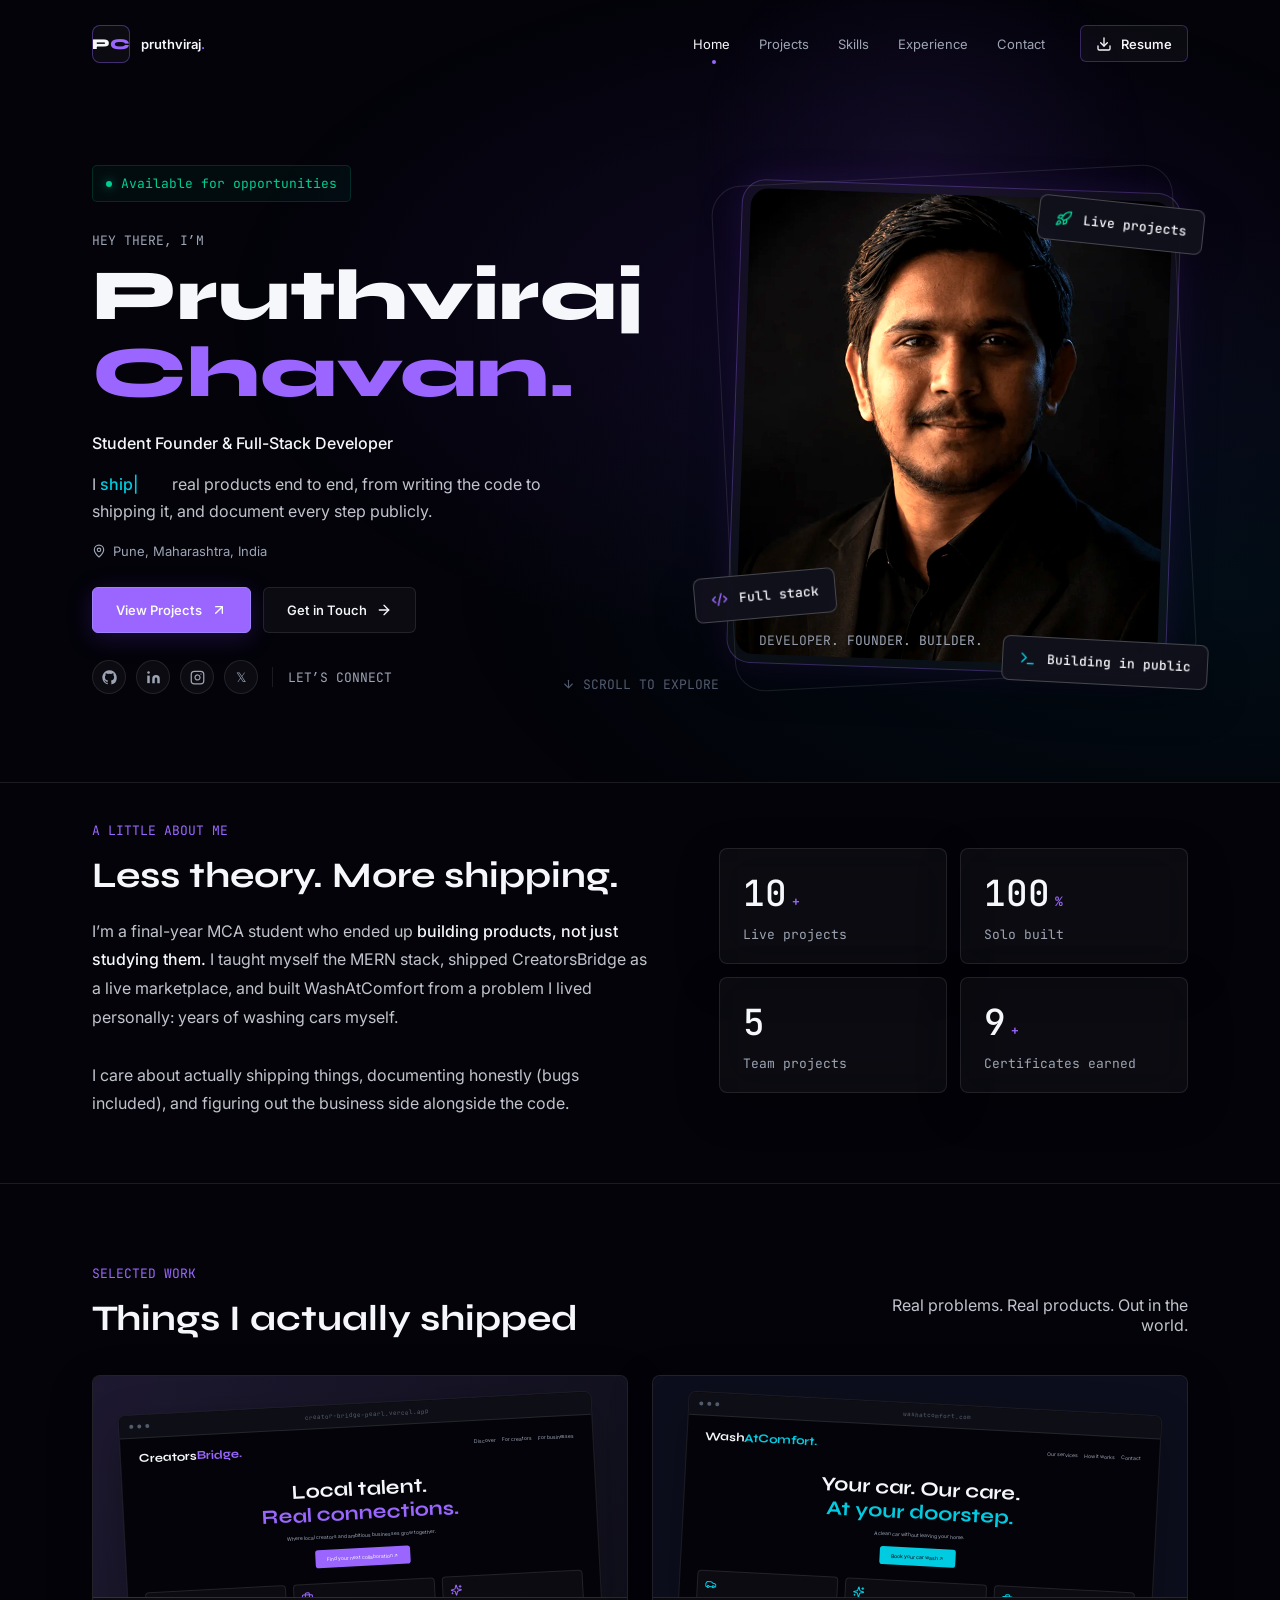
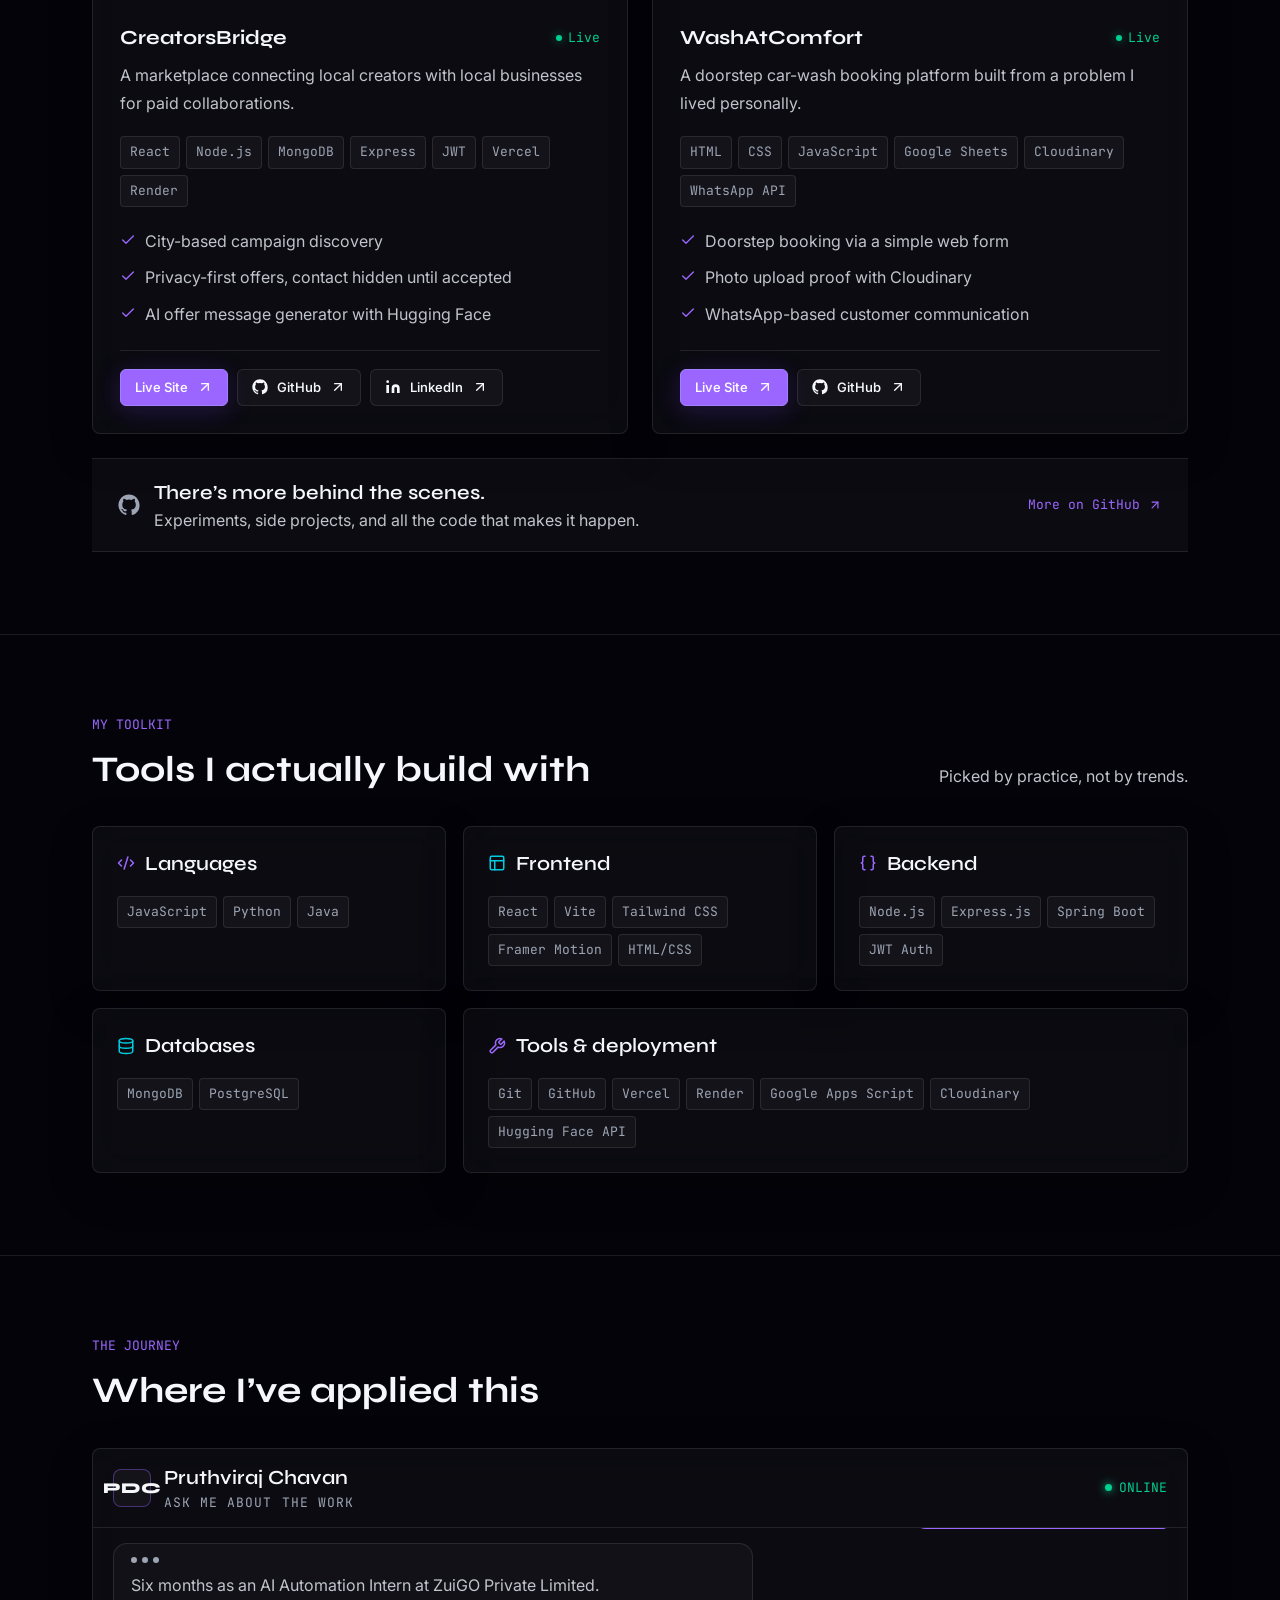
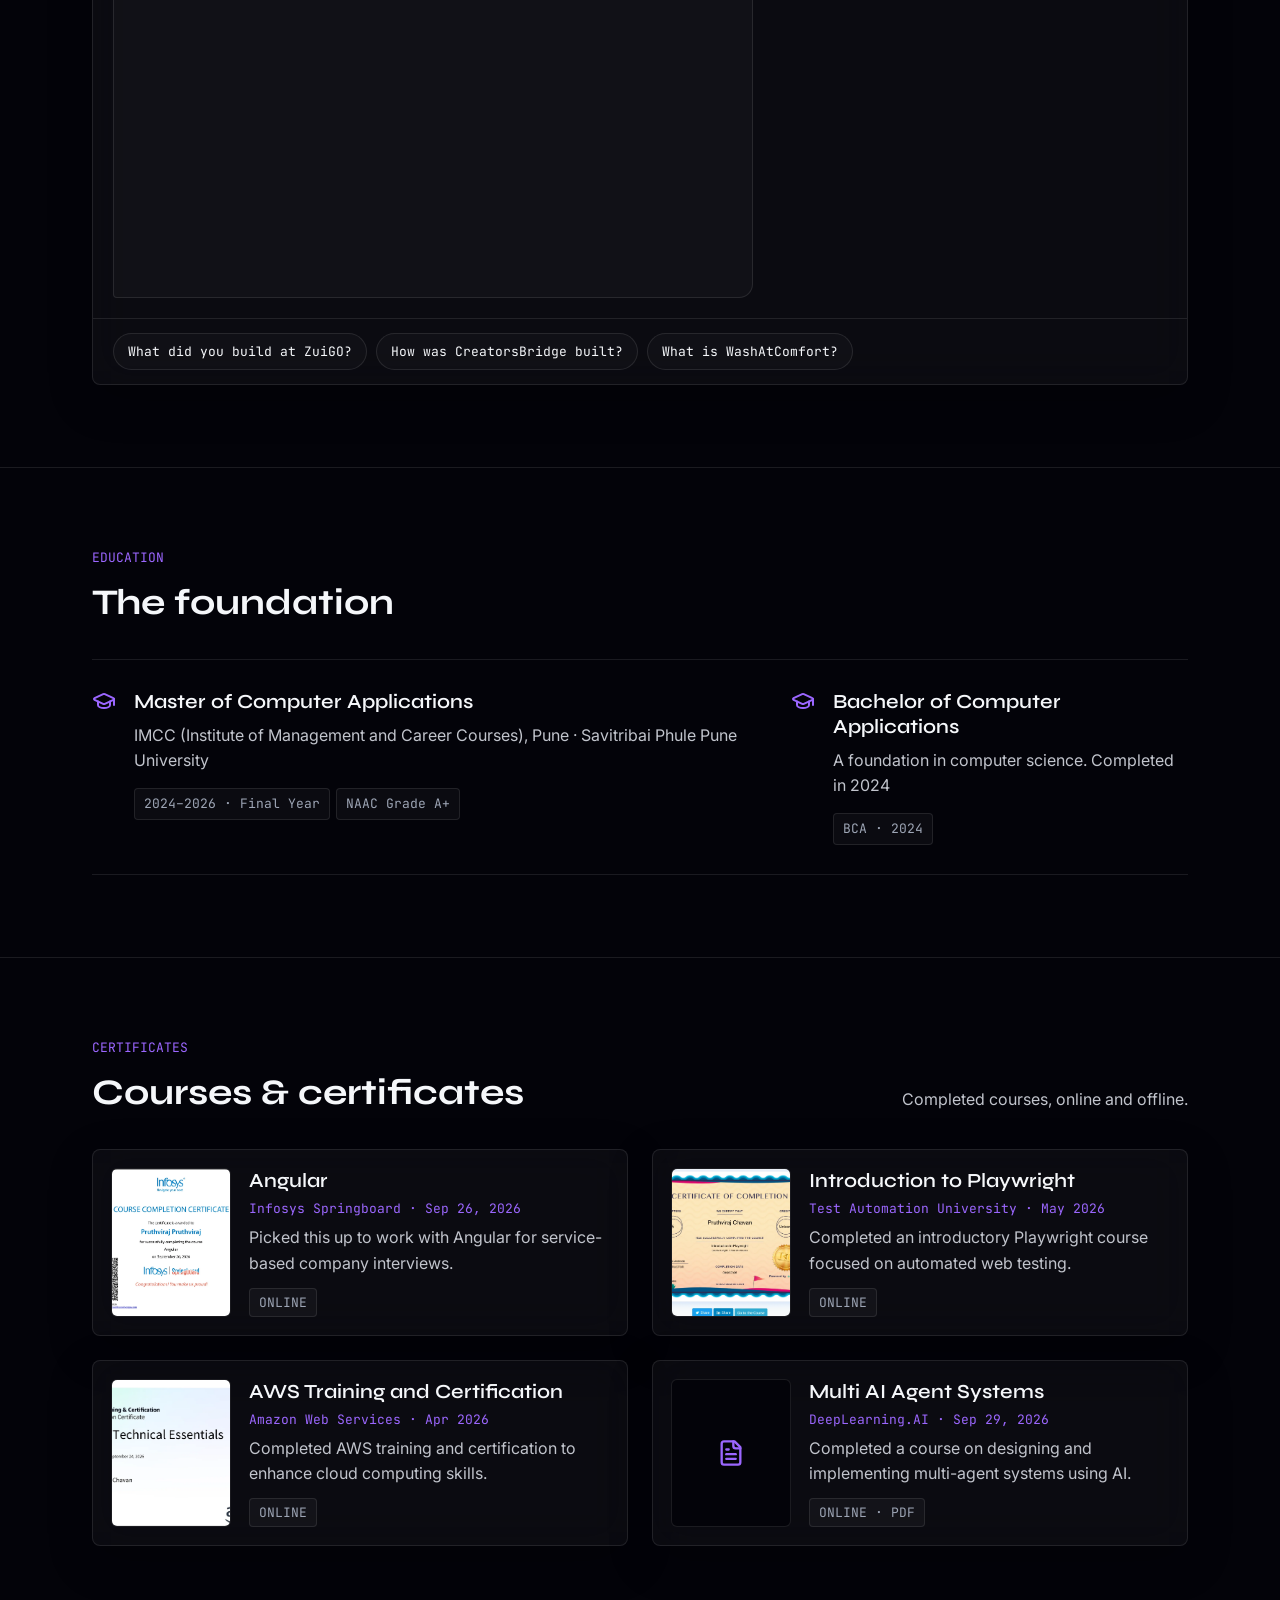
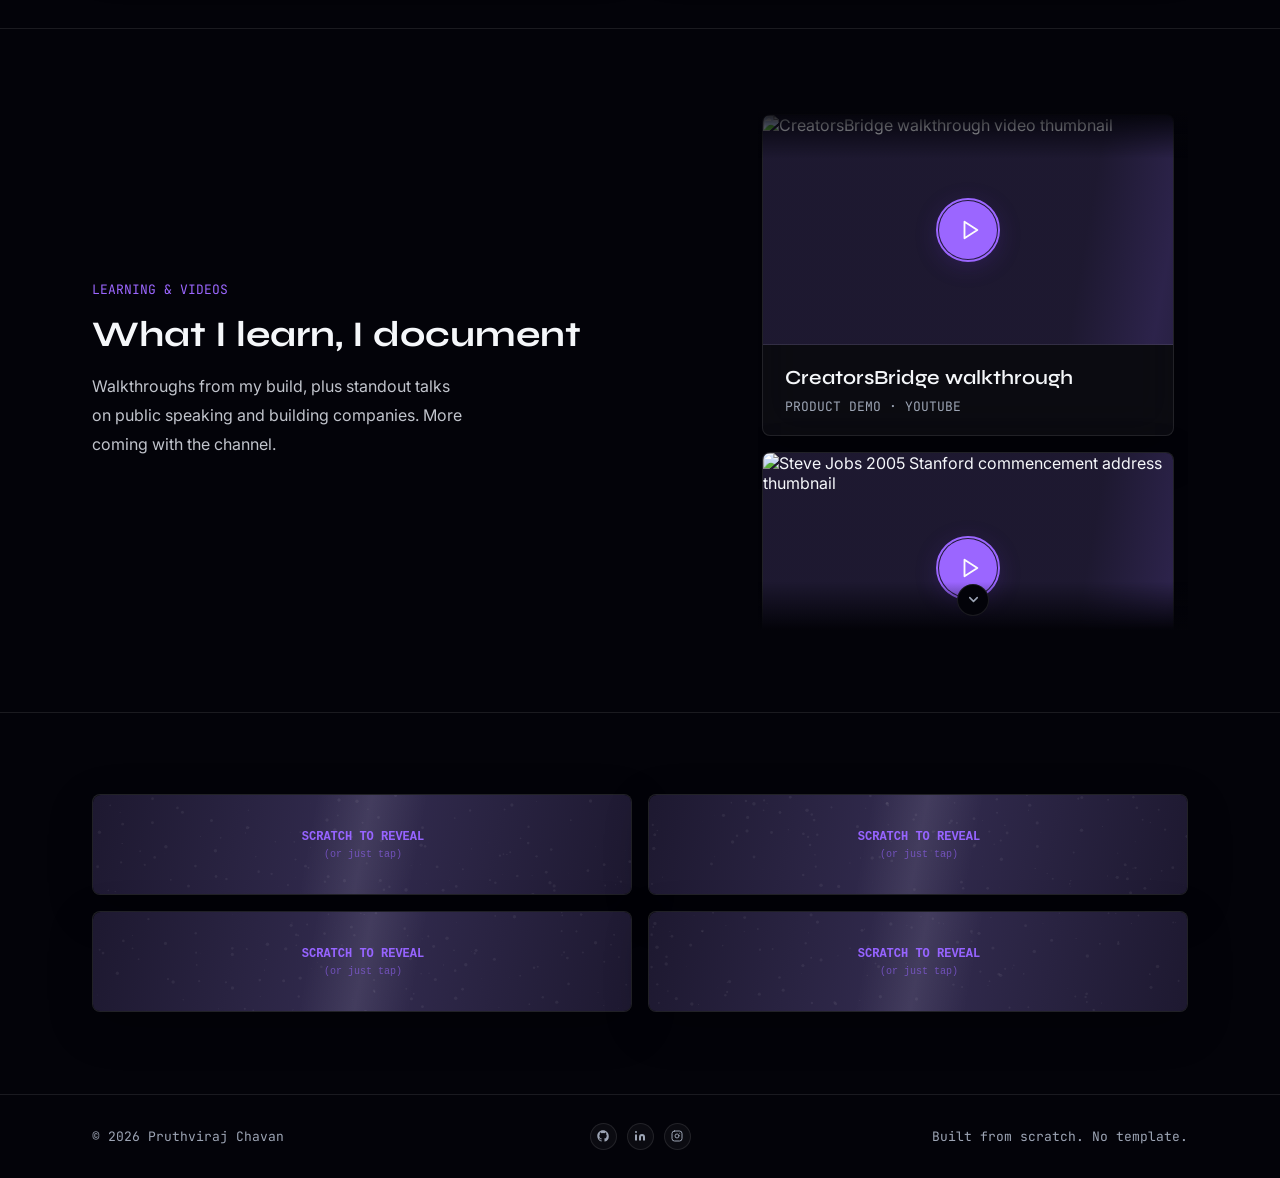
==== commit 01ffe30d: "Add real GA4 measurement ID (G-JB1Q0EW7T5)" ====
--- a/index.html
+++ b/index.html
@@ -40,13 +40,13 @@
       })();
     </script>
     <link rel="stylesheet" href="style.css" />
-  <!-- GA4: replace G-XXXXXXXXXX with your Measurement ID -->
-<script async src="https://www.googletagmanager.com/gtag/js?id=G-XXXXXXXXXX"></script>
+<!-- Google tag (gtag.js) -->
+<script async src="https://www.googletagmanager.com/gtag/js?id=G-JB1Q0EW7T5"></script>
 <script>
   window.dataLayer = window.dataLayer || [];
   function gtag(){dataLayer.push(arguments);}
   gtag('js', new Date());
-  gtag('config', 'G-XXXXXXXXXX');
+  gtag('config', 'G-JB1Q0EW7T5');
 </script>
 </head>
   <body>
